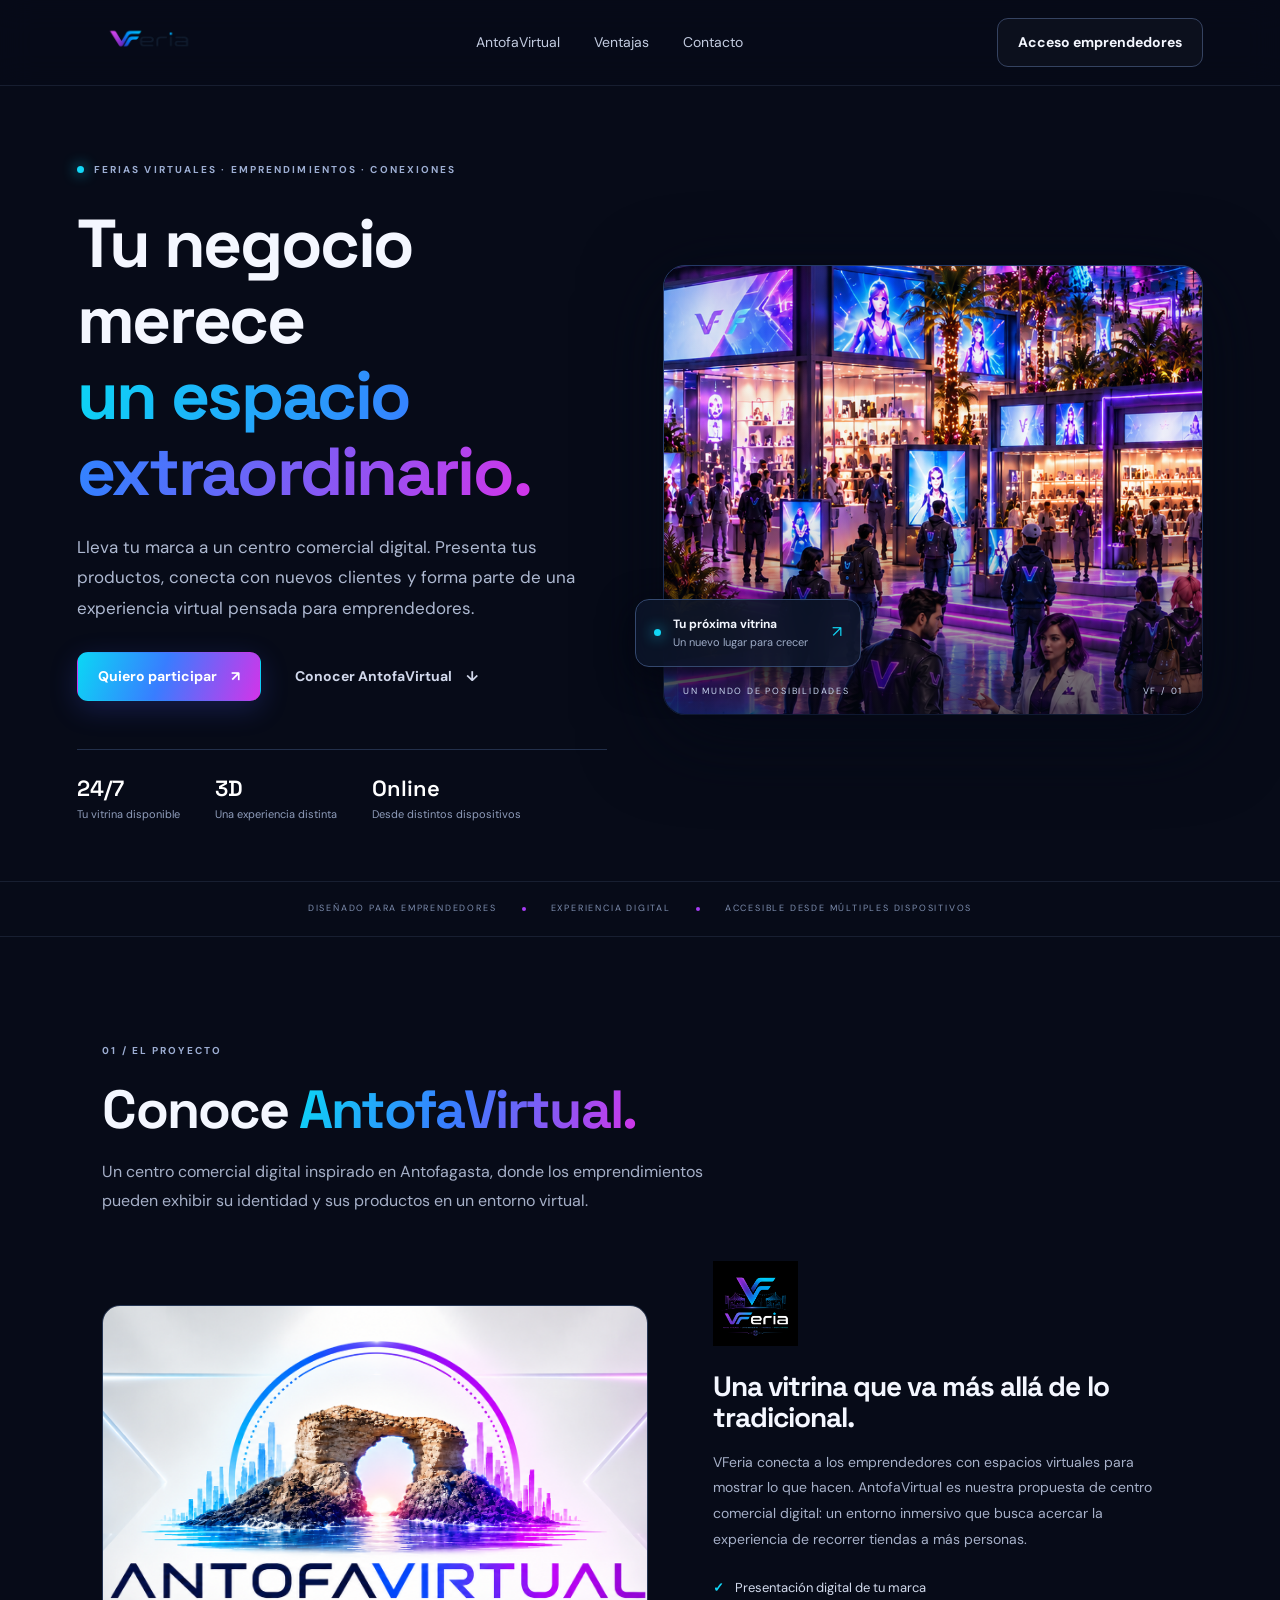
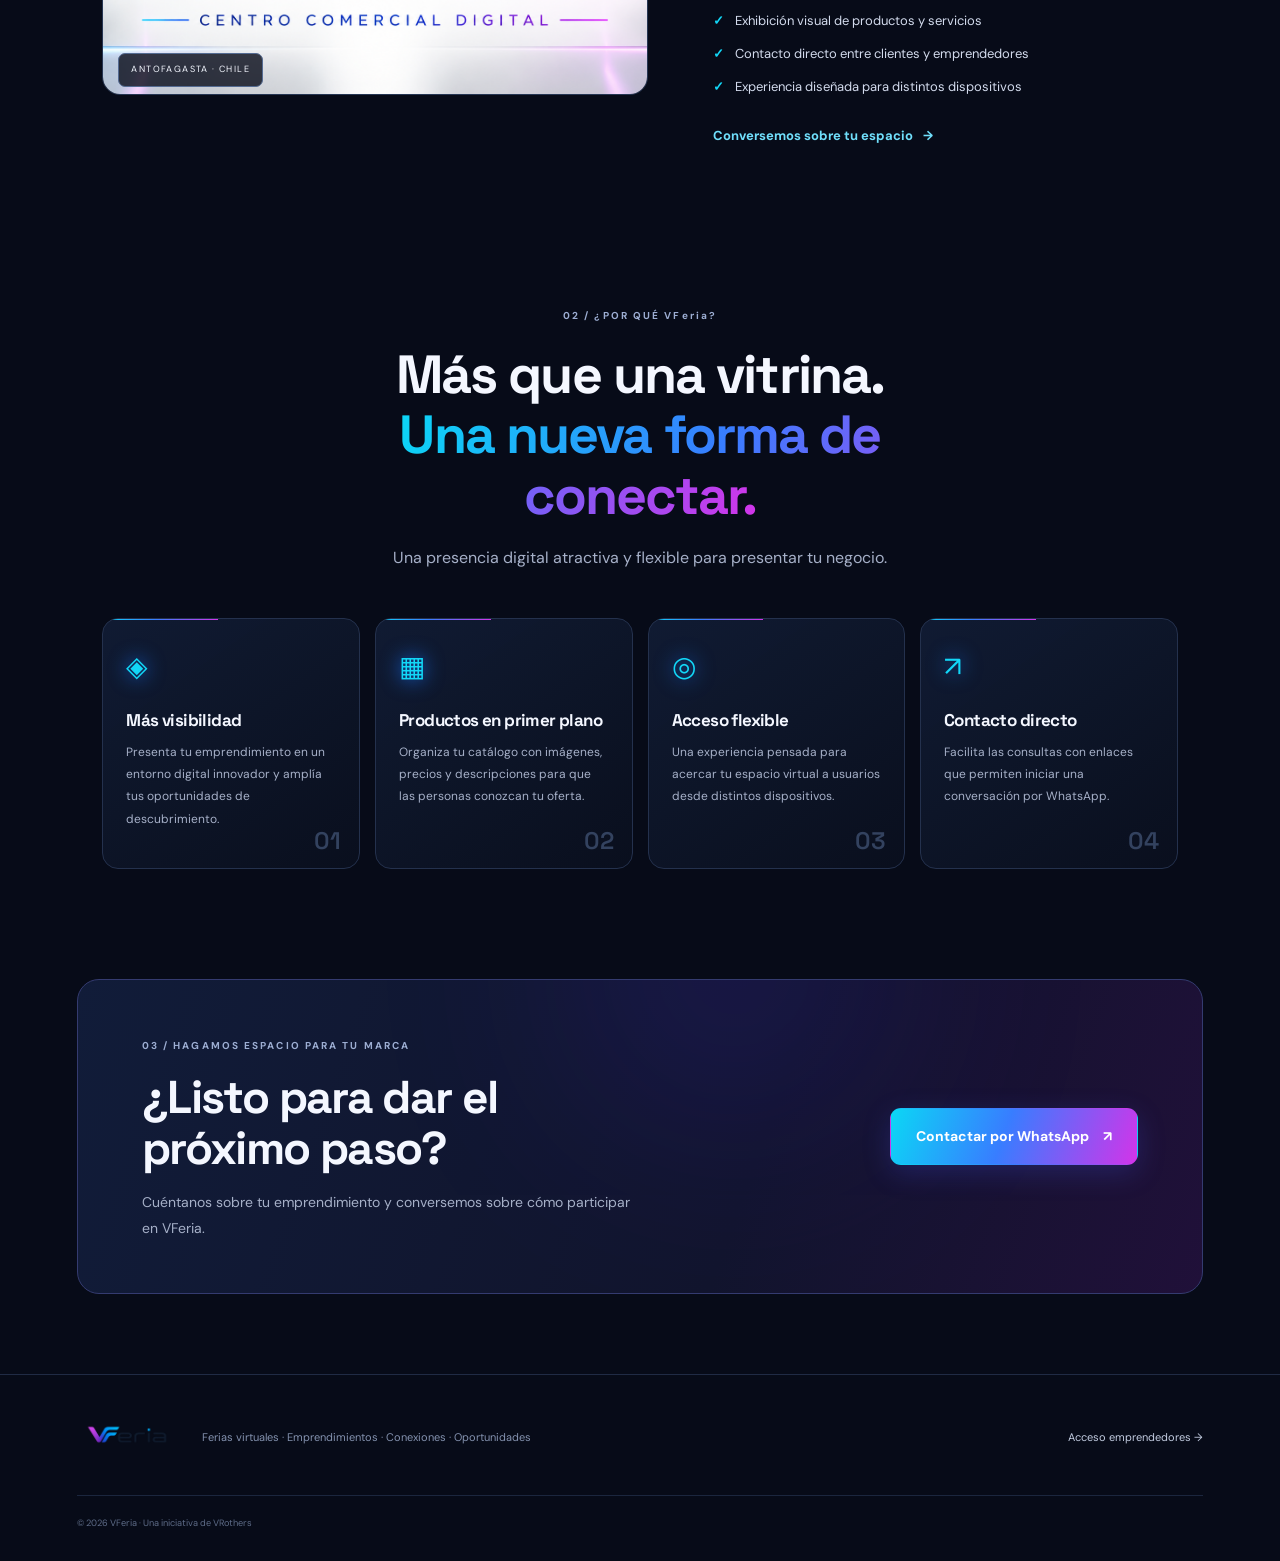
==== index.html @ 54af895f "0,1v web provisoria de VFeria" ====
<!doctype html>
<html lang="es">
<head>
<meta charset="utf-8"><meta name="viewport" content="width=device-width, initial-scale=1">
<meta name="description" content="VFeria: espacios comerciales virtuales para emprendedores. Descubre AntofaVirtual, un centro comercial digital accesible desde distintos dispositivos.">
<title>VFeria | Tu negocio en un nuevo espacio</title><link rel="stylesheet" href="styles.css">
</head>
<body>
<header class="topbar"><a class="brand" href="index.html"><img src="assets/VFeria-logo.png" alt="VFeria"></a><nav><a href="#antofavirtual">AntofaVirtual</a><a href="#ventajas">Ventajas</a><a href="#contacto">Contacto</a></nav><a class="btn btn-outline" href="login.html">Acceso emprendedores</a><button class="menu-toggle" aria-label="Abrir menú" onclick="document.querySelector('nav').classList.toggle('open')">☰</button></header>
<main>
<section class="hero">
 <div class="hero-copy"><span class="eyebrow"><span class="dot"></span> FERIAS VIRTUALES · EMPRENDIMIENTOS · CONEXIONES</span>
 <h1>Tu negocio merece<br><span class="gradient-text">un espacio extraordinario.</span></h1>
 <p class="lead">Lleva tu marca a un centro comercial digital. Presenta tus productos, conecta con nuevos clientes y forma parte de una experiencia virtual pensada para emprendedores.</p>
 <div class="hero-actions"><a class="btn btn-primary" href="#contacto">Quiero participar <span>↗</span></a><a class="btn btn-quiet" href="#antofavirtual">Conocer AntofaVirtual <span>↓</span></a></div>
 <div class="hero-stats"><div><strong>24/7</strong><span>Tu vitrina disponible</span></div><div><strong>3D</strong><span>Una experiencia distinta</span></div><div><strong>Online</strong><span>Desde distintos dispositivos</span></div></div>
 </div><div class="hero-visual"><img src="assets/Pendon-Night.png" alt="Vista nocturna de un centro comercial virtual"><div class="floating-card"><span class="pulse"></span><div><b>Tu próxima vitrina</b><small>Un nuevo lugar para crecer</small></div><span class="arrow">↗</span></div><div class="visual-caption">UN MUNDO DE POSIBILIDADES <span>VF / 01</span></div></div>
</section>
<section class="trust-strip"><span>DISEÑADO PARA EMPRENDEDORES</span><i></i><span>EXPERIENCIA DIGITAL</span><i></i><span>ACCESIBLE DESDE MÚLTIPLES DISPOSITIVOS</span></section>
<section class="section about" id="antofavirtual"><div class="section-heading"><span class="eyebrow">01 / EL PROYECTO</span><h2>Conoce <span class="gradient-text">AntofaVirtual.</span></h2><p>Un centro comercial digital inspirado en Antofagasta, donde los emprendimientos pueden exhibir su identidad y sus productos en un entorno virtual.</p></div><div class="about-grid"><div class="about-image"><img src="assets/Frontis.png" alt="Acceso a AntofaVirtual"><div class="image-tag">ANTOFAGASTA · CHILE</div></div><div class="about-content"><div class="mini-logo"><img src="assets/Letrero-AntofaVirtual.png" alt="AntofaVirtual, centro comercial digital"></div><h3>Una vitrina que va más allá de lo tradicional.</h3><p>VFeria conecta a los emprendedores con espacios virtuales para mostrar lo que hacen. AntofaVirtual es nuestra propuesta de centro comercial digital: un entorno inmersivo que busca acercar la experiencia de recorrer tiendas a más personas.</p><ul class="check-list"><li><span>✓</span> Presentación digital de tu marca</li><li><span>✓</span> Exhibición visual de productos y servicios</li><li><span>✓</span> Contacto directo entre clientes y emprendedores</li><li><span>✓</span> Experiencia diseñada para distintos dispositivos</li></ul><a class="text-link" href="#contacto">Conversemos sobre tu espacio <span>→</span></a></div></div></section>
<section class="section benefits" id="ventajas"><div class="section-heading center"><span class="eyebrow">02 / ¿POR QUÉ VFeria?</span><h2>Más que una vitrina.<br><span class="gradient-text">Una nueva forma de conectar.</span></h2><p>Una presencia digital atractiva y flexible para presentar tu negocio.</p></div><div class="benefit-grid"><article class="benefit-card"><div class="benefit-icon">◈</div><h3>Más visibilidad</h3><p>Presenta tu emprendimiento en un entorno digital innovador y amplía tus oportunidades de descubrimiento.</p><span class="card-number">01</span></article><article class="benefit-card"><div class="benefit-icon">▦</div><h3>Productos en primer plano</h3><p>Organiza tu catálogo con imágenes, precios y descripciones para que las personas conozcan tu oferta.</p><span class="card-number">02</span></article><article class="benefit-card"><div class="benefit-icon">◎</div><h3>Acceso flexible</h3><p>Una experiencia pensada para acercar tu espacio virtual a usuarios desde distintos dispositivos.</p><span class="card-number">03</span></article><article class="benefit-card"><div class="benefit-icon">↗</div><h3>Contacto directo</h3><p>Facilita las consultas con enlaces que permiten iniciar una conversación por WhatsApp.</p><span class="card-number">04</span></article></div></section>
<section class="cta-band" id="contacto"><div class="cta-glow"></div><div><span class="eyebrow">03 / HAGAMOS ESPACIO PARA TU MARCA</span><h2>¿Listo para dar el<br>próximo paso?</h2><p>Cuéntanos sobre tu emprendimiento y conversemos sobre cómo participar en VFeria.</p></div><a class="btn btn-primary btn-large" href="https://wa.me/56988181934?text=Hola%2C%20quiero%20conocer%20VFeria%20y%20AntofaVirtual." target="_blank" rel="noopener">Contactar por WhatsApp <span>↗</span></a></section>
</main>
<footer class="footer"><a class="brand footer-brand" href="index.html"><img src="assets/VFeria-logo.png" alt="VFeria"></a><span>Ferias virtuales · Emprendimientos · Conexiones · Oportunidades</span><a href="login.html">Acceso emprendedores →</a><small>© 2026 VFeria · Una iniciativa de VRothers</small></footer>
<script src="site.js"></script></body></html>
---- styles.css ----
@import url('https://fonts.googleapis.com/css2?family=DM+Sans:wght@400;500;600;700&family=Space+Grotesk:wght@400;500;600;700&display=swap');
:root{--bg:#070b18;--panel:#0d1427;--panel2:#101a31;--line:#23304b;--text:#f4f7ff;--muted:#a6b0c8;--cyan:#12d7f7;--blue:#347dff;--purple:#a63df5;--pink:#f044c5;--radius:20px;--gradient:linear-gradient(110deg,#0bd7f5 0%,#387dff 46%,#d334e9 100%)}*{box-sizing:border-box}html{scroll-behavior:smooth}body{margin:0;background:var(--bg);color:var(--text);font-family:'DM Sans',sans-serif;line-height:1.55}a{color:inherit;text-decoration:none}button,input,textarea,select{font:inherit}button,a{ -webkit-tap-highlight-color:transparent}.topbar,.dash-topbar{height:86px;display:flex;align-items:center;justify-content:space-between;padding:0 clamp(22px,6vw,90px);border-bottom:1px solid rgba(151,174,226,.12);background:rgba(7,11,24,.88);backdrop-filter:blur(16px);position:sticky;top:0;z-index:10}.brand img{width:145px;max-height:60px;object-fit:contain}.topbar nav{display:flex;gap:34px;color:#c2cbe0;font-size:14px}.topbar nav a:hover,.footer a:hover{color:var(--cyan)}.btn{display:inline-flex;align-items:center;justify-content:center;gap:14px;padding:13px 20px;border-radius:11px;font-weight:700;font-size:14px;cursor:pointer;border:1px solid transparent;transition:transform .2s,filter .2s;background:none;color:var(--text)}.btn:hover{transform:translateY(-2px);filter:brightness(1.1)}.btn-primary{background:var(--gradient);color:#fff;box-shadow:0 8px 28px rgba(71,91,255,.22)}.btn-outline{border-color:#354361;background:rgba(255,255,255,.025)}.btn-quiet{color:#d1d8eb}.btn-large{padding:17px 25px;white-space:nowrap}.btn-small{padding:9px 13px;font-size:12px}.btn-full{width:100%;margin-top:20px}.menu-toggle{display:none;color:white;background:none;border:0;font-size:24px}.hero{display:grid;grid-template-columns:1fr 1.02fr;gap:5%;align-items:center;max-width:1440px;margin:auto;padding:70px clamp(22px,6vw,90px) 58px;min-height:600px}.eyebrow{display:inline-flex;align-items:center;gap:10px;font-size:10px;letter-spacing:2.1px;color:#9daed3;font-weight:700}.dot,.pulse{width:7px;height:7px;border-radius:50%;background:var(--cyan);box-shadow:0 0 14px var(--cyan)}h1,h2,h3,p{margin-top:0}h1,h2,h3{font-family:'Space Grotesk',sans-serif;line-height:1.12;letter-spacing:-.035em}.hero h1{font-size:clamp(42px,5.3vw,74px);margin:25px 0 22px;max-width:700px}.gradient-text{background:var(--gradient);-webkit-background-clip:text;background-clip:text;color:transparent}.lead{font-size:17px;color:#aeb9d1;max-width:560px;line-height:1.8}.hero-actions{display:flex;gap:13px;align-items:center;margin-top:28px;flex-wrap:wrap}.hero-stats{display:flex;gap:35px;margin-top:48px;padding-top:24px;border-top:1px solid var(--line)}.hero-stats div{display:flex;flex-direction:column;gap:4px}.hero-stats strong{font:600 22px 'Space Grotesk';color:#fff}.hero-stats span{font-size:11px;color:#8f9dbb}.hero-visual{position:relative;min-width:0}.hero-visual>img{width:100%;height:450px;object-fit:cover;border-radius:22px;border:1px solid #263b69;box-shadow:0 20px 80px #050916;display:block}.hero-visual:after{content:"";position:absolute;inset:0;border-radius:22px;background:linear-gradient(0deg,rgba(4,8,21,.65),transparent 48%,rgba(20,35,70,.08));pointer-events:none}.floating-card{position:absolute;z-index:2;bottom:48px;left:-28px;background:rgba(12,20,40,.9);backdrop-filter:blur(14px);border:1px solid #34486e;border-radius:14px;padding:15px 18px;display:flex;align-items:center;gap:12px;box-shadow:0 10px 35px #030611}.floating-card div{display:flex;flex-direction:column}.floating-card b{font-size:12px}.floating-card small{font-size:11px;color:#9eacc7}.arrow{margin-left:12px;color:var(--cyan)}.visual-caption{position:absolute;z-index:2;bottom:16px;left:20px;right:20px;display:flex;justify-content:space-between;font-size:9px;letter-spacing:1.8px;color:#c7d4ef}.trust-strip{display:flex;justify-content:center;align-items:center;gap:25px;flex-wrap:wrap;padding:20px;border-block:1px solid rgba(151,174,226,.12);color:#7e8eaf;font-size:9px;letter-spacing:1.8px}.trust-strip i{width:4px;height:4px;border-radius:50%;background:var(--purple)}.section{padding:100px clamp(22px,8vw,120px);max-width:1500px;margin:auto}.section-heading{max-width:660px;margin-bottom:45px}.section-heading h2{font-size:clamp(34px,4.2vw,54px);margin:18px 0}.section-heading p{color:var(--muted);line-height:1.8}.about-grid{display:grid;grid-template-columns:1.08fr .92fr;gap:65px;align-items:center}.about-image{position:relative}.about-image img{width:100%;height:390px;object-fit:cover;border-radius:18px;border:1px solid #263653}.image-tag{position:absolute;bottom:16px;left:16px;padding:9px 12px;border:1px solid #546b92;background:rgba(7,11,24,.8);border-radius:7px;font-size:9px;letter-spacing:1.4px}.mini-logo{width:100%;height:85px;margin-bottom:25px;display:flex;align-items:center;overflow:hidden}.mini-logo img{width:100%;height:100%;object-fit:contain;object-position:left center}.about-content h3{font-size:28px;margin-bottom:16px}.about-content p,.benefit-card p,.cta-band p{color:var(--muted);font-size:14px;line-height:1.85}.check-list{list-style:none;padding:0;margin:25px 0;display:grid;gap:13px}.check-list li{font-size:13px;color:#d3dbed;display:flex;gap:11px;align-items:center}.check-list span{color:var(--cyan);font-weight:bold}.text-link{display:inline-flex;gap:10px;align-items:center;color:#70dffb;font-size:13px;font-weight:700}.benefits{padding-top:55px}.center{text-align:center;margin-inline:auto}.benefit-grid{display:grid;grid-template-columns:repeat(4,1fr);gap:15px}.benefit-card{position:relative;min-height:240px;padding:26px 23px;border:1px solid #24314d;border-radius:16px;background:linear-gradient(145deg,rgba(19,31,57,.8),rgba(10,15,30,.85));overflow:hidden}.benefit-card:before{content:"";position:absolute;top:0;left:0;width:45%;height:1px;background:var(--gradient)}.benefit-icon{font-size:28px;color:var(--cyan);margin-bottom:23px;text-shadow:0 0 20px #1675ff}.benefit-card h3{font-size:17px;margin-bottom:11px}.benefit-card p{font-size:12px}.card-number{position:absolute;right:18px;bottom:12px;color:#33425f;font:600 24px 'Space Grotesk'}.cta-band{position:relative;overflow:hidden;margin:10px clamp(22px,6vw,90px) 80px;padding:52px clamp(25px,5vw,70px);border:1px solid #343b70;border-radius:22px;background:linear-gradient(110deg,#111c39,#11142c 60%,#201039);display:flex;justify-content:space-between;align-items:center;gap:30px}.cta-glow{position:absolute;width:300px;height:300px;border-radius:50%;background:#542cff;filter:blur(120px);opacity:.18;left:45%;top:-160px}.cta-band>div:not(.cta-glow),.cta-band>a{position:relative;z-index:1}.cta-band h2{font-size:clamp(32px,4vw,46px);margin:15px 0}.cta-band p{max-width:500px;margin-bottom:0}.footer{border-top:1px solid #202b44;padding:30px clamp(22px,6vw,90px);display:flex;align-items:center;gap:25px;flex-wrap:wrap;color:#8492af;font-size:11px}.footer-brand img{width:100px}.footer>a:nth-of-type(2){margin-left:auto;color:#c3cde1}.footer small{width:100%;border-top:1px solid #1b263e;padding-top:20px;color:#5e6c88}.auth-page{min-height:100vh;background:#080c19}.back-home{position:absolute;top:24px;left:32px;z-index:5;font-size:12px;color:#c4cee2}.auth-layout{min-height:100vh;display:grid;grid-template-columns:1fr 1fr}.auth-art{position:relative;min-height:100vh;overflow:hidden}.auth-art>img{position:absolute;width:100%;height:100%;object-fit:cover}.auth-art-shade{position:absolute;inset:0;background:linear-gradient(0deg,rgba(4,8,20,.88),rgba(4,8,20,.1) 70%),linear-gradient(90deg,transparent 70%,#080c19)}.auth-art-copy{position:absolute;bottom:70px;left:clamp(30px,7vw,100px)}.auth-art-copy img{width:160px;max-height:80px;object-fit:contain;object-position:left}.auth-art-copy p{font:600 clamp(30px,4vw,48px) 'Space Grotesk';margin-top:25px}.auth-art-copy p span{color:#66dfff}.auth-panel{display:flex;align-items:center;justify-content:center;padding:90px 35px}.auth-form-wrap{width:100%;max-width:390px}.auth-mark{display:none}.auth-form-wrap h1{font-size:38px;margin:16px 0}.muted{color:var(--muted);font-size:13px;line-height:1.7}.auth-form-wrap form{margin-top:35px}.auth-form-wrap label,.dashboard-page label{display:block;font-size:12px;color:#c6d0e5;font-weight:600;margin:0 0 8px}.auth-form-wrap input,.dashboard-page input,.dashboard-page textarea,.dashboard-page select{width:100%;border:1px solid #2b3855;border-radius:9px;background:#0a1122;color:#f5f7ff;padding:13px 14px;outline:none;margin-bottom:20px;font-size:13px}.auth-form-wrap input:focus,.dashboard-page input:focus,.dashboard-page textarea:focus,.dashboard-page select:focus{border-color:#468cff;box-shadow:0 0 0 3px rgba(55,125,255,.12)}input::placeholder,textarea::placeholder{color:#62708d}.form-message{font-size:12px;color:#ffbd73;min-height:16px}.demo-note{border:1px solid #303957;background:#10182b;padding:14px;border-radius:10px;margin:25px 0}.demo-note b{font-size:12px;color:#b9c7e4}.demo-note p{font-size:11px;color:#8492af;margin:5px 0 0;line-height:1.7}.auth-form-wrap>.text-link{font-size:11px}.dashboard-page{background:#080d1b;min-height:100vh}.dash-topbar{position:relative;padding-inline:30px;height:72px}.dash-topbar .brand img{width:115px}.dash-top-right{display:flex;align-items:center;gap:18px}.status-pill{font-size:11px;color:#9dacc8}.status-pill i{display:inline-block;width:6px;height:6px;border-radius:50%;background:#42d9a3;margin-right:7px}.dashboard-shell{display:grid;grid-template-columns:245px minmax(0,1fr);max-width:1600px;margin:auto;min-height:calc(100vh - 72px)}.sidebar{padding:28px 16px;border-right:1px solid #202b43;display:flex;flex-direction:column;gap:8px}.side-user{display:flex;align-items:center;gap:11px;padding:5px 9px 25px;border-bottom:1px solid #202b43;margin-bottom:13px}.user-avatar{width:38px;height:38px;border-radius:12px;background:var(--gradient);display:grid;place-items:center;font-weight:700}.side-user div:last-child{display:flex;flex-direction:column}.side-user b{font-size:11px}.side-user small{font-size:9px;color:#8795b1;margin-top:4px}.side-link{display:flex;align-items:center;gap:12px;padding:12px 13px;border-radius:8px;color:#a1aec8;font-size:13px}.side-link.active,.side-link:hover{background:#152443;color:#fff}.side-link.active{box-shadow:inset 2px 0 var(--cyan)}.side-help{margin-top:auto;padding:16px;border:1px solid #293652;border-radius:12px;background:#10192c}.side-help b{font-size:12px}.side-help p{font-size:11px;color:#8998b4;line-height:1.7}.side-help a{font-size:11px;color:#6edfff}.dashboard-main{padding:34px clamp(18px,4vw,55px);max-width:1150px;width:100%;margin:0 auto}.dashboard-heading{display:flex;justify-content:space-between;align-items:center;gap:20px;margin-bottom:24px}.dashboard-heading h1{font-size:31px;margin:9px 0}.dashboard-heading p{margin-bottom:0}.prototype-alert{display:flex;gap:12px;align-items:flex-start;padding:13px 16px;background:#15203a;border:1px solid #2b4169;border-radius:10px;margin-bottom:24px;color:#a8b8d6}.prototype-alert>span{color:var(--cyan)}.prototype-alert p{font-size:11px;margin:0;line-height:1.7}.prototype-alert b{color:#dce8ff}.dash-card{border:1px solid #25324d;background:#0d1426;border-radius:15px;padding:25px;margin-bottom:20px;scroll-margin-top:25px}.card-heading{display:flex;align-items:center;gap:13px;margin-bottom:24px}.step-number{width:35px;height:35px;flex:none;border:1px solid #3c4b70;border-radius:10px;display:grid;place-items:center;color:#6be1ff;font:600 13px 'Space Grotesk'}.card-heading h2{font-size:19px;margin:0 0 5px}.card-heading p{font-size:11px;color:#8997b2;margin:0}.form-grid{display:grid;grid-template-columns:1fr 1fr;column-gap:18px}.form-grid input,.form-grid textarea,.form-grid select{margin-bottom:17px}.form-grid textarea{resize:vertical}.span-2{grid-column:span 2}.upload-zone{display:flex;align-items:center;gap:15px;padding:18px;border:1px dashed #3a4b70;background:#0a1120;border-radius:10px;min-height:95px}.upload-button{width:40px;height:40px;border-radius:10px;border:1px solid #3e5784;background:#152647;color:#7ce4ff;font-size:23px;cursor:pointer}.upload-zone b{font-size:12px}.upload-zone p{font-size:10px;color:#8594b1;margin:4px 0}.upload-zone .text-link{font-size:11px}.logo-preview{width:65px;height:65px;object-fit:contain;margin-left:auto;border-radius:8px;background:#fff}.product-heading{position:relative}.counter{margin-left:auto;color:#72dfff;font-size:11px;border:1px solid #2b4b71;padding:7px 10px;border-radius:8px}.products-list{display:grid;gap:15px}.product-editor{padding:18px;border:1px solid #263550;border-radius:12px;background:#0a1120}.product-editor-head{display:flex;align-items:center;gap:12px;margin-bottom:20px}.product-thumb{width:40px;height:40px;border-radius:9px;background:#172442;display:grid;place-items:center;font-size:20px;color:#6be2ff}.product-editor-head>div:nth-child(2){display:flex;flex-direction:column;gap:3px}.product-editor-head b{font-size:13px}.product-editor-head small{font-size:10px;color:#8594b0}.remove-product{margin-left:auto;border:1px solid #533047;background:#271827;color:#ff9bb9;width:31px;height:31px;border-radius:8px;font-size:20px;cursor:pointer}.image-preview-wrap{margin-top:-8px;margin-bottom:14px}.p-preview{max-width:160px;max-height:100px;object-fit:contain;border-radius:8px;border:1px solid #293853}.product-actions{border-top:1px solid #202b42;padding-top:14px;display:flex;justify-content:space-between;align-items:center;gap:12px}.whatsapp-preview{font-size:11px;font-weight:700;color:#5ce5a3}.product-hint,.helper-text{font-size:10px;color:#7e8ba6}.helper-text{line-height:1.8;margin:14px 0 0}.btn-add{width:100%;border:1px dashed #3c5075;color:#92b5e8;margin-top:15px}.save-row{display:flex;align-items:center;justify-content:space-between;gap:15px;padding:10px 2px 30px}.save-row span{font-size:11px;color:#8291ac}.dash-footer{border-top:1px solid #202b43;padding:20px 0;color:#5f6e89;font-size:10px}@media(max-width:1000px){.hero{grid-template-columns:1fr;gap:38px;padding-top:50px}.hero-copy{max-width:760px}.hero-visual>img{height:420px}.about-grid{gap:35px}.benefit-grid{grid-template-columns:repeat(2,1fr)}.topbar nav{gap:17px}.dashboard-shell{grid-template-columns:205px minmax(0,1fr)}.sidebar{padding-inline:10px}.dashboard-main{padding-inline:22px}}@media(max-width:700px){.topbar{height:70px;padding-inline:18px}.topbar nav{display:none;position:absolute;top:69px;left:0;right:0;padding:20px;background:#0b1223;border-bottom:1px solid var(--line);flex-direction:column}.topbar nav.open{display:flex}.topbar>.btn{display:none}.menu-toggle{display:block}.brand img{width:115px}.hero{padding:42px 20px 38px}.hero h1{font-size:43px}.lead{font-size:15px}.hero-stats{gap:17px;justify-content:space-between}.hero-stats strong{font-size:19px}.hero-stats span{font-size:9px}.hero-visual>img{height:310px}.floating-card{left:10px;bottom:45px}.trust-strip{gap:12px;font-size:8px}.section{padding:65px 20px}.section-heading h2{font-size:37px}.about-grid{grid-template-columns:1fr;gap:30px}.about-image img{height:280px}.mini-logo{height:60px}.benefit-grid{grid-template-columns:1fr}.benefit-card{min-height:190px}.cta-band{margin:0 18px 50px;padding:30px 24px;align-items:flex-start;flex-direction:column}.cta-band h2{font-size:36px}.footer{gap:15px;padding:25px 20px}.footer>span{width:100%;order:2}.footer>a:nth-of-type(2){margin-left:0}.footer small{order:3}.auth-layout{grid-template-columns:1fr}.auth-art{display:none}.auth-panel{padding:90px 24px 40px}.auth-mark{display:block;margin-bottom:35px}.auth-mark img{width:125px;max-height:60px;object-fit:contain}.back-home{left:22px;top:22px}.auth-form-wrap h1{font-size:34px}.dash-topbar{padding-inline:16px}.dash-topbar .brand img{width:95px}.status-pill{display:none}.dashboard-shell{display:block}.sidebar{border-right:0;border-bottom:1px solid #202b43;padding:10px 14px;flex-direction:row;align-items:center;overflow:auto}.side-user{display:none}.side-link{white-space:nowrap;font-size:11px;padding:10px}.side-help{display:none}.dashboard-main{padding:25px 14px}.dashboard-heading{align-items:flex-start;flex-direction:column}.dashboard-heading h1{font-size:27px}.dashboard-heading>.btn{width:100%}.dash-card{padding:18px 14px}.form-grid{grid-template-columns:1fr}.span-2{grid-column:span 1}.card-heading h2{font-size:17px}.card-heading p{font-size:10px}.product-heading{flex-wrap:wrap}.product-heading .counter{margin-left:auto}.product-editor{padding:14px 10px}.product-actions{align-items:flex-start;flex-direction:column}.save-row{align-items:stretch;flex-direction:column}.save-row .btn{width:100%}.save-row span{line-height:1.6}.upload-zone{flex-wrap:wrap}.logo-preview{margin-left:0}}.heading-actions{display:flex;align-items:center;gap:10px;flex-wrap:wrap}.logo-preview-wide{width:150px;height:75px;max-width:35%;object-fit:contain;background:#fff}.upload-copy{flex:1;min-width:180px}.product-upload-zone{display:flex;align-items:center;gap:14px;padding:14px;border:1px dashed #3a4b70;background:#080f1e;border-radius:10px;min-height:88px;margin-bottom:18px}.product-upload-zone>div{flex:1}.product-upload-zone b{font-size:12px}.product-upload-zone p{font-size:10px;color:#8594b1;margin:4px 0}.p-preview{width:86px;height:86px;object-fit:cover;border-radius:8px;border:1px solid #293853}.product-thumb img{width:100%;height:100%;object-fit:cover;border-radius:9px}.image-editor-overlay{position:fixed;inset:0;z-index:100;background:rgba(2,5,14,.82);backdrop-filter:blur(9px);display:flex;align-items:center;justify-content:center;padding:20px}.image-editor-overlay[hidden]{display:none}.image-editor-modal{width:min(700px,100%);max-height:94vh;overflow:auto;background:#0d1528;border:1px solid #36496e;border-radius:18px;padding:24px;box-shadow:0 30px 100px #000}.editor-header{display:flex;justify-content:space-between;gap:15px;align-items:flex-start}.editor-header h2{font-size:23px;margin:9px 0}.editor-header p{font-size:12px;color:#91a0bd;margin:0 0 18px}.editor-preview-frame{max-height:48vh;display:flex;justify-content:center;align-items:center;overflow:hidden;background:repeating-conic-gradient(#111a2c 0% 25%,#0c1425 0% 50%) 50%/20px 20px;border:1px solid #2b3b5c;border-radius:12px;padding:12px}.editor-preview-frame canvas{display:block;max-width:100%;max-height:42vh;width:auto;height:auto;object-fit:contain}.editor-controls{display:grid;grid-template-columns:1fr;gap:7px;margin-top:18px}.editor-controls label{font-size:11px;color:#b9c7e0;font-weight:600}.editor-controls select{width:100%;padding:11px;border-radius:8px;border:1px solid #2d3d5d;background:#091122;color:#fff}.editor-controls input[type=range]{width:100%;accent-color:#6d83ff;margin-bottom:8px}.editor-actions{display:flex;justify-content:flex-end;gap:10px;margin-top:14px}.editor-open{overflow:hidden}.store-page{min-height:100vh;background:radial-gradient(ellipse at 70% 0%,rgba(42,74,154,.17),transparent 38%),#080d1b}.store-topbar{position:relative}.storefront{max-width:1250px;margin:0 auto;padding:35px clamp(18px,5vw,65px) 80px;min-height:65vh}.store-hero{display:flex;align-items:center;gap:28px;padding:30px;border:1px solid #283756;border-radius:18px;background:linear-gradient(120deg,#111e3a,#0e1428);margin-bottom:36px}.store-logo{width:min(250px,32%);aspect-ratio:2/1;object-fit:contain;background:#fff;border-radius:10px;padding:8px}.store-hero h1{font-size:clamp(30px,4vw,48px);margin:12px 0}.store-hero p{max-width:650px;color:#a7b5cf;font-size:14px;line-height:1.8}.store-meta{color:#6fe2ff;font-size:11px;letter-spacing:1px}.store-section-head{display:flex;justify-content:space-between;align-items:end;margin-bottom:20px}.store-section-head h2{font-size:30px;margin:10px 0 0}.store-grid{display:grid;grid-template-columns:repeat(3,minmax(0,1fr));gap:18px}.store-product{overflow:hidden;border:1px solid #283653;border-radius:15px;background:#0e1629;display:flex;flex-direction:column}.store-product-image,.store-product-placeholder{width:100%;aspect-ratio:1/1;object-fit:cover;background:#111d34}.store-product-placeholder{display:grid;place-items:center;color:#7788a8;font-size:12px}.store-product-body{padding:18px;display:flex;flex-direction:column;align-items:flex-start;flex:1}.store-product-body h3{font-size:18px;margin:0 0 9px}.store-product-body strong{color:#70e3ff;font-size:17px}.store-product-body p{color:#9eacc5;font-size:12px;line-height:1.75;margin:12px 0 18px}.store-buy{margin-top:auto;width:100%;font-size:12px}.store-no-link{font-size:10px;color:#f0bb78;margin-top:auto}.empty-store{max-width:550px;margin:70px auto;text-align:center;padding:45px 25px;border:1px solid #2a3856;border-radius:18px;background:#0e1629}.empty-store-icon{font-size:42px;color:#6ce3ff}.empty-store h2{font-size:27px;margin:15px 0}.empty-store p{font-size:13px;color:#9eacc6;line-height:1.8;margin-bottom:22px}@media(max-width:800px){.store-grid{grid-template-columns:repeat(2,minmax(0,1fr))}.heading-actions{width:100%}.heading-actions .btn{flex:1}.store-hero{align-items:flex-start;flex-direction:column}.store-logo{width:min(280px,100%)}.editor-preview-frame canvas{max-height:35vh}}@media(max-width:520px){.store-grid{grid-template-columns:1fr}.storefront{padding-inline:14px}.store-hero{padding:20px}.editor-actions{flex-direction:column-reverse}.editor-actions .btn{width:100%}.image-editor-modal{padding:16px}.product-upload-zone{flex-wrap:wrap}.p-preview{margin-left:0}}
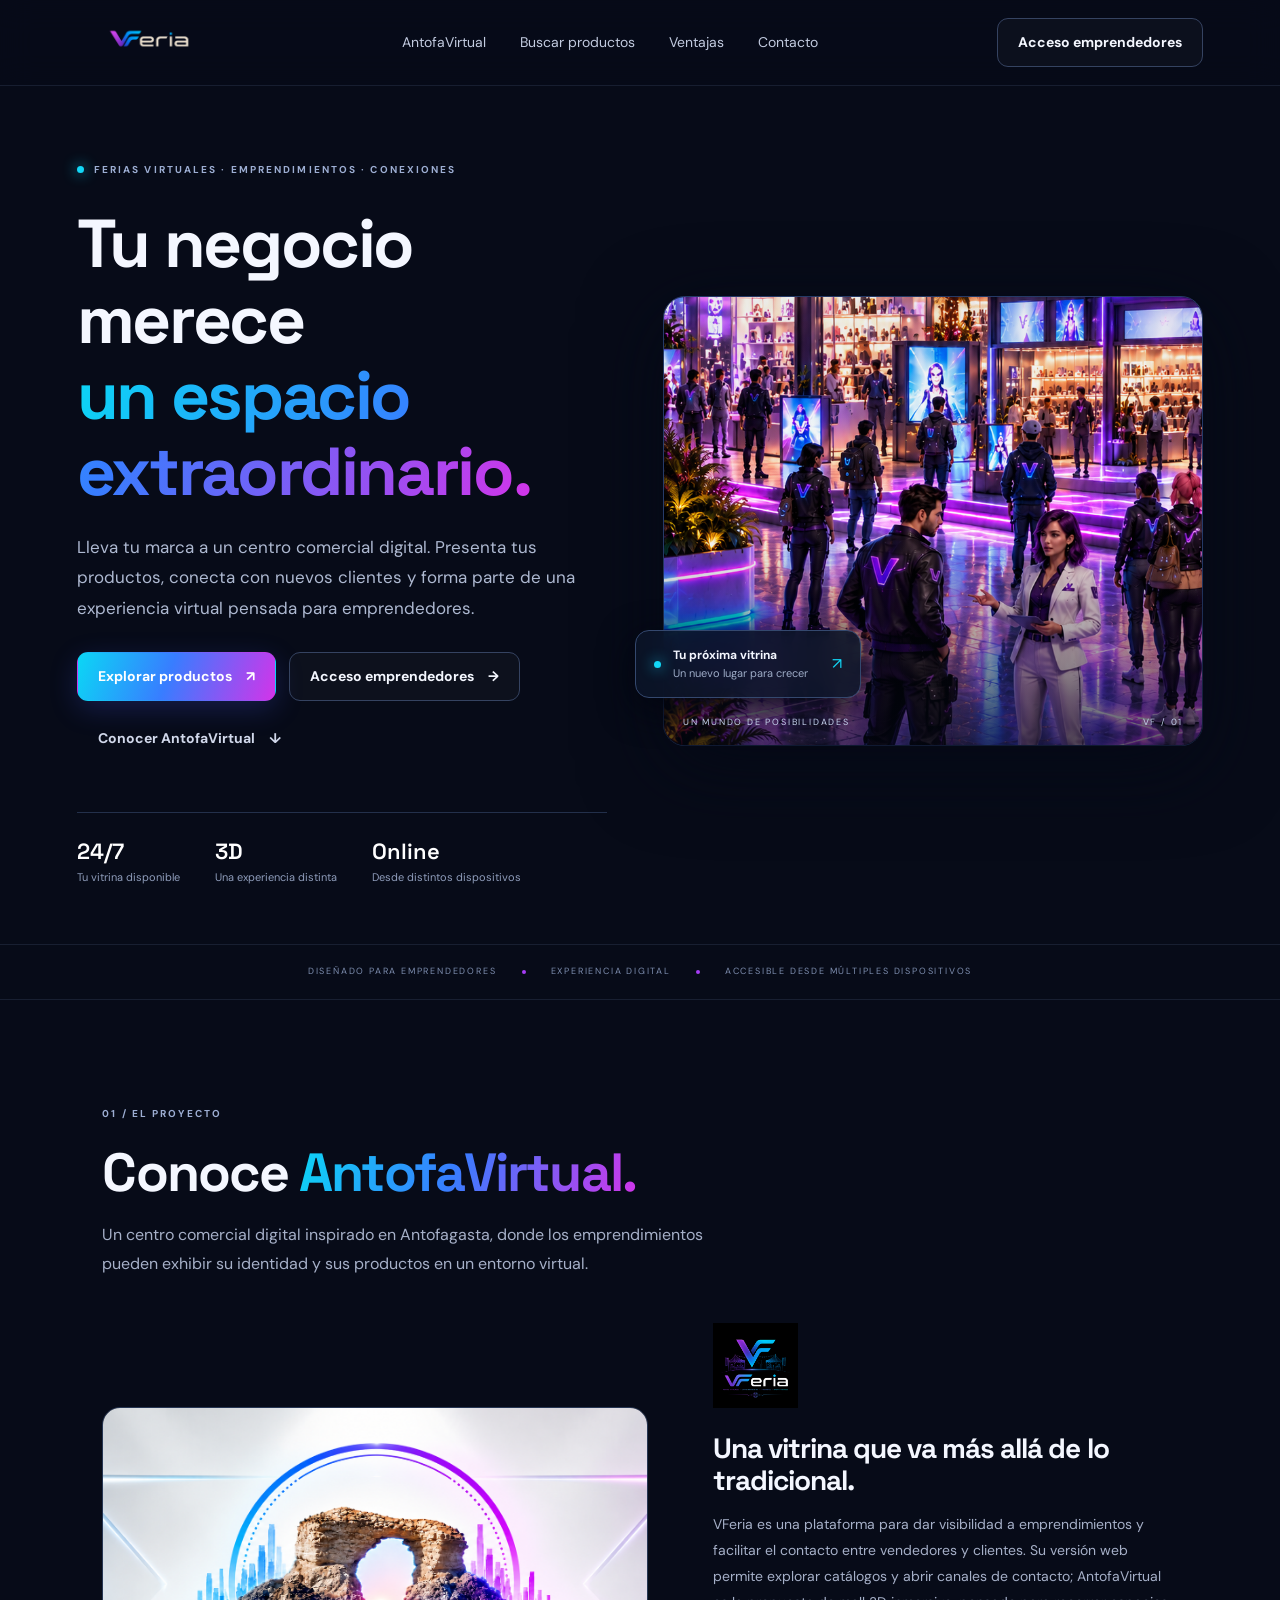
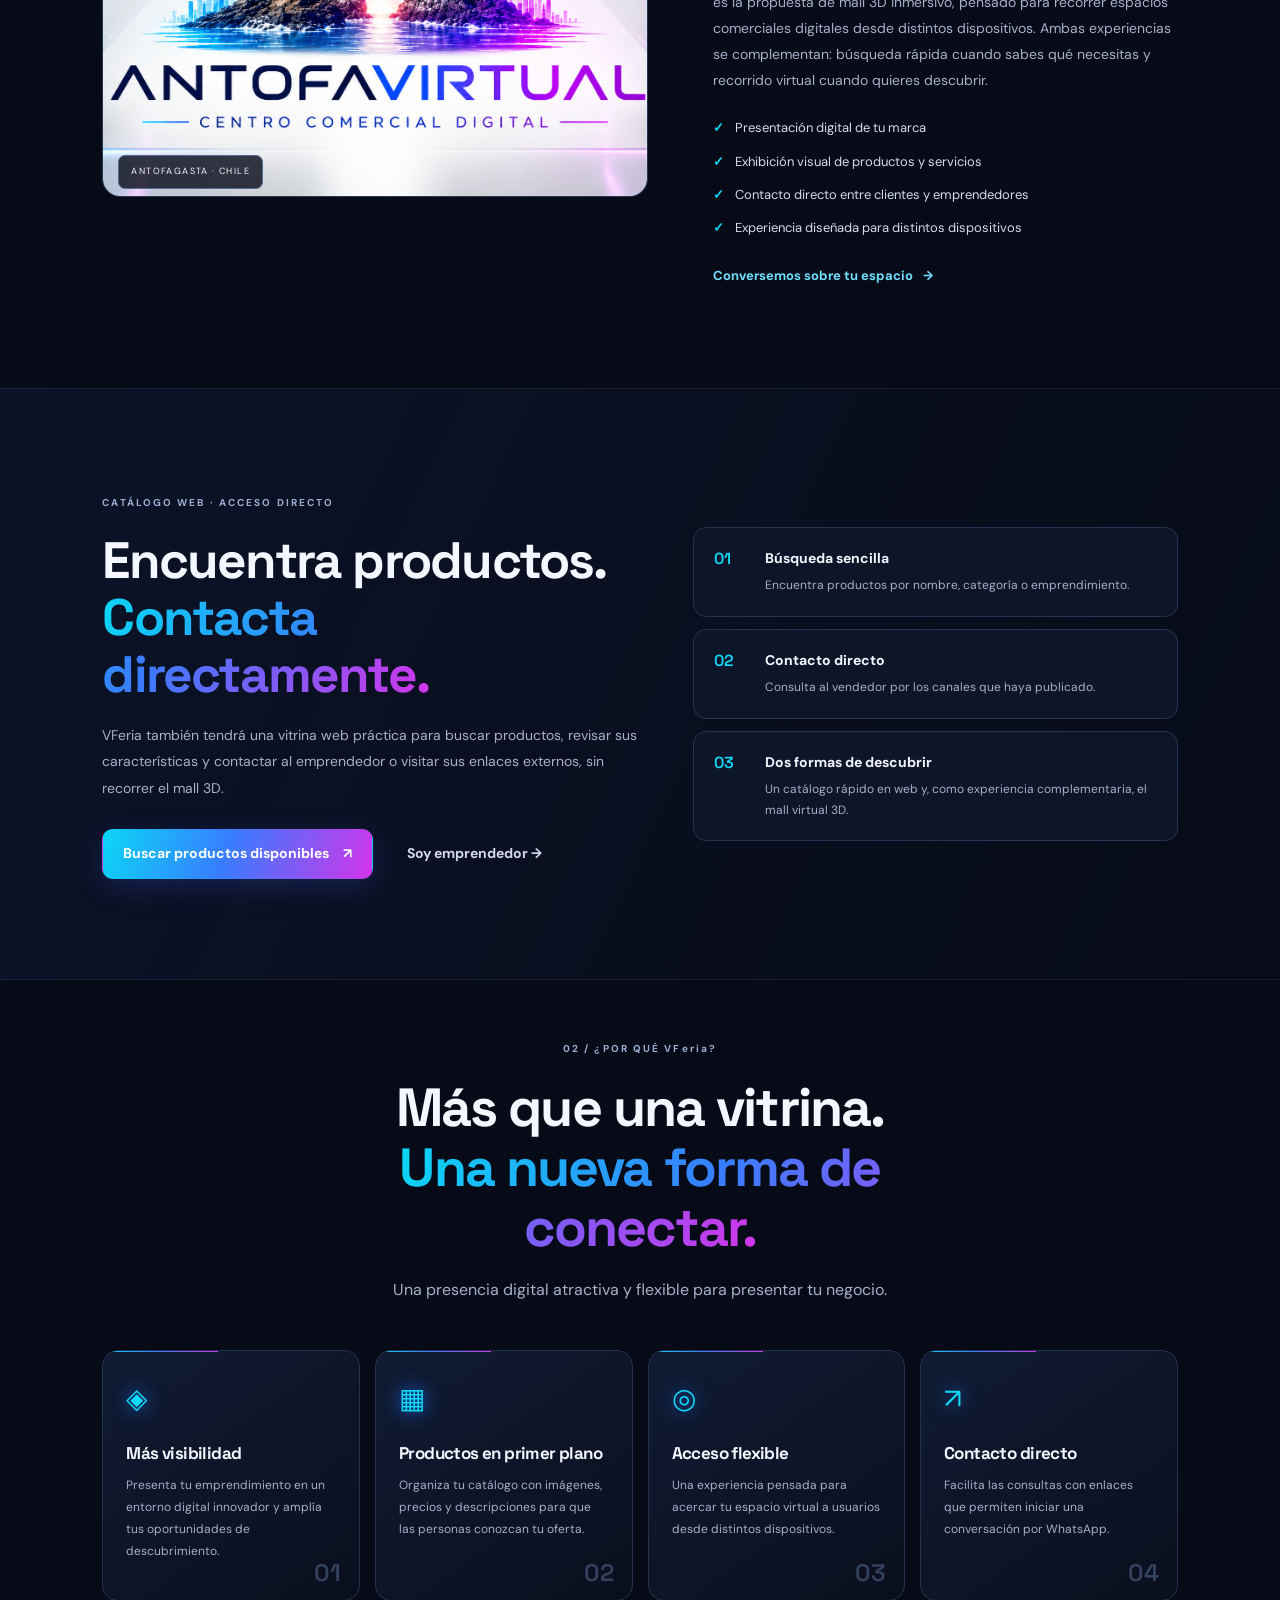
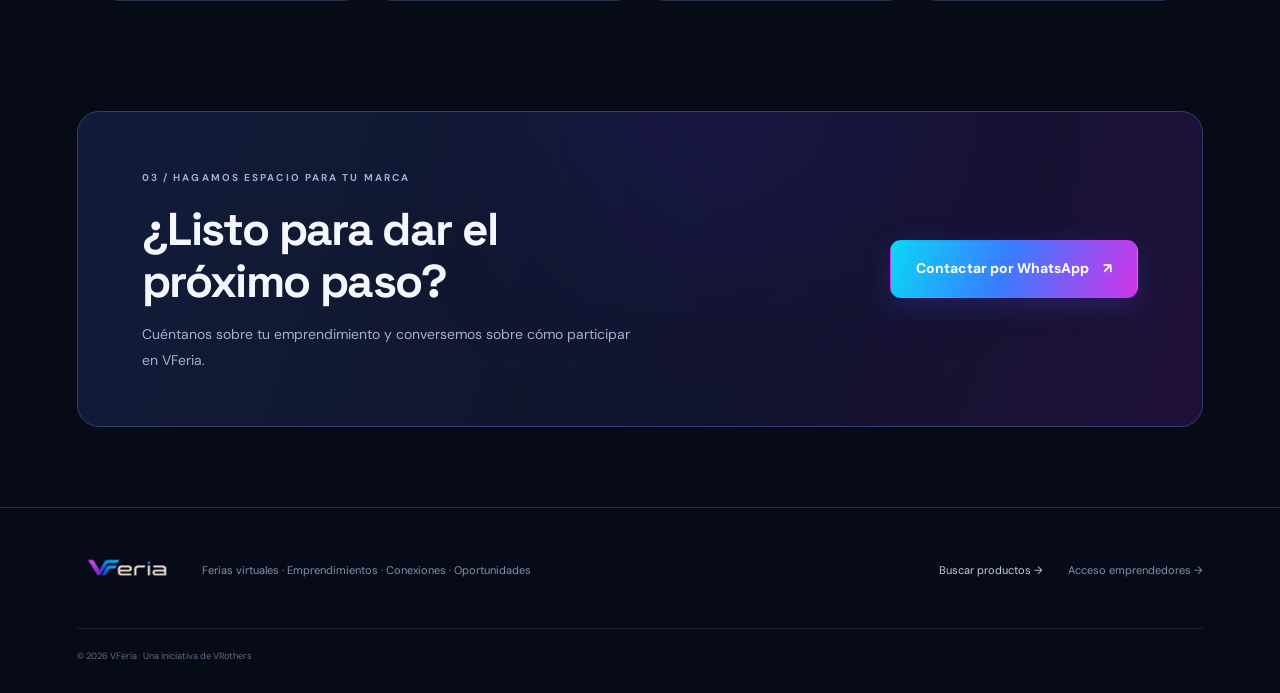
==== commit fa5c7dc3: "0.4v" ====
--- a/index.html
+++ b/index.html
@@ -6,20 +6,21 @@
 <title>VFeria | Tu negocio en un nuevo espacio</title><link rel="stylesheet" href="styles.css">
 </head>
 <body>
-<header class="topbar"><a class="brand" href="index.html"><img src="assets/VFeria-logo.png" alt="VFeria"></a><nav><a href="#antofavirtual">AntofaVirtual</a><a href="#ventajas">Ventajas</a><a href="#contacto">Contacto</a></nav><a class="btn btn-outline" href="login.html">Acceso emprendedores</a><button class="menu-toggle" aria-label="Abrir menú" onclick="document.querySelector('nav').classList.toggle('open')">☰</button></header>
+<header class="topbar"><a class="brand" href="index.html"><img src="assets/VFeria-logo.png" alt="VFeria"></a><nav><a href="#antofavirtual">AntofaVirtual</a><a href="productos.html">Buscar productos</a><a href="#ventajas">Ventajas</a><a href="#contacto">Contacto</a><a class="mobile-login-link" href="login.html">Acceso emprendedores →</a></nav><a class="btn btn-outline desktop-login" href="login.html">Acceso emprendedores</a><button class="menu-toggle" aria-label="Abrir menú" onclick="document.querySelector('nav').classList.toggle('open')">☰</button></header>
 <main>
 <section class="hero">
  <div class="hero-copy"><span class="eyebrow"><span class="dot"></span> FERIAS VIRTUALES · EMPRENDIMIENTOS · CONEXIONES</span>
  <h1>Tu negocio merece<br><span class="gradient-text">un espacio extraordinario.</span></h1>
  <p class="lead">Lleva tu marca a un centro comercial digital. Presenta tus productos, conecta con nuevos clientes y forma parte de una experiencia virtual pensada para emprendedores.</p>
- <div class="hero-actions"><a class="btn btn-primary" href="#contacto">Quiero participar <span>↗</span></a><a class="btn btn-quiet" href="#antofavirtual">Conocer AntofaVirtual <span>↓</span></a></div>
+ <div class="hero-actions"><a class="btn btn-primary" href="productos.html">Explorar productos <span>↗</span></a><a class="btn btn-outline" href="login.html">Acceso emprendedores <span>→</span></a><a class="btn btn-quiet" href="#antofavirtual">Conocer AntofaVirtual <span>↓</span></a></div>
  <div class="hero-stats"><div><strong>24/7</strong><span>Tu vitrina disponible</span></div><div><strong>3D</strong><span>Una experiencia distinta</span></div><div><strong>Online</strong><span>Desde distintos dispositivos</span></div></div>
  </div><div class="hero-visual"><img src="assets/Pendon-Night.png" alt="Vista nocturna de un centro comercial virtual"><div class="floating-card"><span class="pulse"></span><div><b>Tu próxima vitrina</b><small>Un nuevo lugar para crecer</small></div><span class="arrow">↗</span></div><div class="visual-caption">UN MUNDO DE POSIBILIDADES <span>VF / 01</span></div></div>
 </section>
 <section class="trust-strip"><span>DISEÑADO PARA EMPRENDEDORES</span><i></i><span>EXPERIENCIA DIGITAL</span><i></i><span>ACCESIBLE DESDE MÚLTIPLES DISPOSITIVOS</span></section>
-<section class="section about" id="antofavirtual"><div class="section-heading"><span class="eyebrow">01 / EL PROYECTO</span><h2>Conoce <span class="gradient-text">AntofaVirtual.</span></h2><p>Un centro comercial digital inspirado en Antofagasta, donde los emprendimientos pueden exhibir su identidad y sus productos en un entorno virtual.</p></div><div class="about-grid"><div class="about-image"><img src="assets/Frontis.png" alt="Acceso a AntofaVirtual"><div class="image-tag">ANTOFAGASTA · CHILE</div></div><div class="about-content"><div class="mini-logo"><img src="assets/Letrero-AntofaVirtual.png" alt="AntofaVirtual, centro comercial digital"></div><h3>Una vitrina que va más allá de lo tradicional.</h3><p>VFeria conecta a los emprendedores con espacios virtuales para mostrar lo que hacen. AntofaVirtual es nuestra propuesta de centro comercial digital: un entorno inmersivo que busca acercar la experiencia de recorrer tiendas a más personas.</p><ul class="check-list"><li><span>✓</span> Presentación digital de tu marca</li><li><span>✓</span> Exhibición visual de productos y servicios</li><li><span>✓</span> Contacto directo entre clientes y emprendedores</li><li><span>✓</span> Experiencia diseñada para distintos dispositivos</li></ul><a class="text-link" href="#contacto">Conversemos sobre tu espacio <span>→</span></a></div></div></section>
+<section class="section about" id="antofavirtual"><div class="section-heading"><span class="eyebrow">01 / EL PROYECTO</span><h2>Conoce <span class="gradient-text">AntofaVirtual.</span></h2><p>Un centro comercial digital inspirado en Antofagasta, donde los emprendimientos pueden exhibir su identidad y sus productos en un entorno virtual.</p></div><div class="about-grid"><div class="about-image"><img src="assets/Frontis.png" alt="Acceso a AntofaVirtual"><div class="image-tag">ANTOFAGASTA · CHILE</div></div><div class="about-content"><div class="mini-logo"><img src="assets/Letrero-AntofaVirtual.png" alt="AntofaVirtual, centro comercial digital"></div><h3>Una vitrina que va más allá de lo tradicional.</h3><p>VFeria es una plataforma para dar visibilidad a emprendimientos y facilitar el contacto entre vendedores y clientes. Su versión web permite explorar catálogos y abrir canales de contacto; AntofaVirtual es la propuesta de mall 3D inmersivo, pensado para recorrer espacios comerciales digitales desde distintos dispositivos. Ambas experiencias se complementan: búsqueda rápida cuando sabes qué necesitas y recorrido virtual cuando quieres descubrir.</p><ul class="check-list"><li><span>✓</span> Presentación digital de tu marca</li><li><span>✓</span> Exhibición visual de productos y servicios</li><li><span>✓</span> Contacto directo entre clientes y emprendedores</li><li><span>✓</span> Experiencia diseñada para distintos dispositivos</li></ul><a class="text-link" href="#contacto">Conversemos sobre tu espacio <span>→</span></a></div></div></section>
+<section class="section quick-catalog" id="catalogo-web"><div class="quick-catalog-copy"><span class="eyebrow">CATÁLOGO WEB · ACCESO DIRECTO</span><h2>Encuentra productos.<br><span class="gradient-text">Contacta directamente.</span></h2><p>VFeria también tendrá una vitrina web práctica para buscar productos, revisar sus características y contactar al emprendedor o visitar sus enlaces externos, sin recorrer el mall 3D.</p><div class="hero-actions"><a class="btn btn-primary" href="productos.html">Buscar productos disponibles <span>↗</span></a><a class="btn btn-quiet" href="login.html">Soy emprendedor →</a></div></div><div class="quick-catalog-points"><div><span>01</span><b>Búsqueda sencilla</b><p>Encuentra productos por nombre, categoría o emprendimiento.</p></div><div><span>02</span><b>Contacto directo</b><p>Consulta al vendedor por los canales que haya publicado.</p></div><div><span>03</span><b>Dos formas de descubrir</b><p>Un catálogo rápido en web y, como experiencia complementaria, el mall virtual 3D.</p></div></div></section>
 <section class="section benefits" id="ventajas"><div class="section-heading center"><span class="eyebrow">02 / ¿POR QUÉ VFeria?</span><h2>Más que una vitrina.<br><span class="gradient-text">Una nueva forma de conectar.</span></h2><p>Una presencia digital atractiva y flexible para presentar tu negocio.</p></div><div class="benefit-grid"><article class="benefit-card"><div class="benefit-icon">◈</div><h3>Más visibilidad</h3><p>Presenta tu emprendimiento en un entorno digital innovador y amplía tus oportunidades de descubrimiento.</p><span class="card-number">01</span></article><article class="benefit-card"><div class="benefit-icon">▦</div><h3>Productos en primer plano</h3><p>Organiza tu catálogo con imágenes, precios y descripciones para que las personas conozcan tu oferta.</p><span class="card-number">02</span></article><article class="benefit-card"><div class="benefit-icon">◎</div><h3>Acceso flexible</h3><p>Una experiencia pensada para acercar tu espacio virtual a usuarios desde distintos dispositivos.</p><span class="card-number">03</span></article><article class="benefit-card"><div class="benefit-icon">↗</div><h3>Contacto directo</h3><p>Facilita las consultas con enlaces que permiten iniciar una conversación por WhatsApp.</p><span class="card-number">04</span></article></div></section>
 <section class="cta-band" id="contacto"><div class="cta-glow"></div><div><span class="eyebrow">03 / HAGAMOS ESPACIO PARA TU MARCA</span><h2>¿Listo para dar el<br>próximo paso?</h2><p>Cuéntanos sobre tu emprendimiento y conversemos sobre cómo participar en VFeria.</p></div><a class="btn btn-primary btn-large" href="https://wa.me/56988181934?text=Hola%2C%20quiero%20conocer%20VFeria%20y%20AntofaVirtual." target="_blank" rel="noopener">Contactar por WhatsApp <span>↗</span></a></section>
 </main>
-<footer class="footer"><a class="brand footer-brand" href="index.html"><img src="assets/VFeria-logo.png" alt="VFeria"></a><span>Ferias virtuales · Emprendimientos · Conexiones · Oportunidades</span><a href="login.html">Acceso emprendedores →</a><small>© 2026 VFeria · Una iniciativa de VRothers</small></footer>
+<footer class="footer"><a class="brand footer-brand" href="index.html"><img src="assets/VFeria-logo.png" alt="VFeria"></a><span>Ferias virtuales · Emprendimientos · Conexiones · Oportunidades</span><a href="productos.html">Buscar productos →</a><a href="login.html">Acceso emprendedores →</a><small>© 2026 VFeria · Una iniciativa de VRothers</small></footer>
 <script src="site.js"></script></body></html>
--- a/styles.css
+++ b/styles.css
@@ -1,2 +1,5 @@
 @import url('https://fonts.googleapis.com/css2?family=DM+Sans:wght@400;500;600;700&family=Space+Grotesk:wght@400;500;600;700&display=swap');
 :root{--bg:#070b18;--panel:#0d1427;--panel2:#101a31;--line:#23304b;--text:#f4f7ff;--muted:#a6b0c8;--cyan:#12d7f7;--blue:#347dff;--purple:#a63df5;--pink:#f044c5;--radius:20px;--gradient:linear-gradient(110deg,#0bd7f5 0%,#387dff 46%,#d334e9 100%)}*{box-sizing:border-box}html{scroll-behavior:smooth}body{margin:0;background:var(--bg);color:var(--text);font-family:'DM Sans',sans-serif;line-height:1.55}a{color:inherit;text-decoration:none}button,input,textarea,select{font:inherit}button,a{ -webkit-tap-highlight-color:transparent}.topbar,.dash-topbar{height:86px;display:flex;align-items:center;justify-content:space-between;padding:0 clamp(22px,6vw,90px);border-bottom:1px solid rgba(151,174,226,.12);background:rgba(7,11,24,.88);backdrop-filter:blur(16px);position:sticky;top:0;z-index:10}.brand img{width:145px;max-height:60px;object-fit:contain}.topbar nav{display:flex;gap:34px;color:#c2cbe0;font-size:14px}.topbar nav a:hover,.footer a:hover{color:var(--cyan)}.btn{display:inline-flex;align-items:center;justify-content:center;gap:14px;padding:13px 20px;border-radius:11px;font-weight:700;font-size:14px;cursor:pointer;border:1px solid transparent;transition:transform .2s,filter .2s;background:none;color:var(--text)}.btn:hover{transform:translateY(-2px);filter:brightness(1.1)}.btn-primary{background:var(--gradient);color:#fff;box-shadow:0 8px 28px rgba(71,91,255,.22)}.btn-outline{border-color:#354361;background:rgba(255,255,255,.025)}.btn-quiet{color:#d1d8eb}.btn-large{padding:17px 25px;white-space:nowrap}.btn-small{padding:9px 13px;font-size:12px}.btn-full{width:100%;margin-top:20px}.menu-toggle{display:none;color:white;background:none;border:0;font-size:24px}.hero{display:grid;grid-template-columns:1fr 1.02fr;gap:5%;align-items:center;max-width:1440px;margin:auto;padding:70px clamp(22px,6vw,90px) 58px;min-height:600px}.eyebrow{display:inline-flex;align-items:center;gap:10px;font-size:10px;letter-spacing:2.1px;color:#9daed3;font-weight:700}.dot,.pulse{width:7px;height:7px;border-radius:50%;background:var(--cyan);box-shadow:0 0 14px var(--cyan)}h1,h2,h3,p{margin-top:0}h1,h2,h3{font-family:'Space Grotesk',sans-serif;line-height:1.12;letter-spacing:-.035em}.hero h1{font-size:clamp(42px,5.3vw,74px);margin:25px 0 22px;max-width:700px}.gradient-text{background:var(--gradient);-webkit-background-clip:text;background-clip:text;color:transparent}.lead{font-size:17px;color:#aeb9d1;max-width:560px;line-height:1.8}.hero-actions{display:flex;gap:13px;align-items:center;margin-top:28px;flex-wrap:wrap}.hero-stats{display:flex;gap:35px;margin-top:48px;padding-top:24px;border-top:1px solid var(--line)}.hero-stats div{display:flex;flex-direction:column;gap:4px}.hero-stats strong{font:600 22px 'Space Grotesk';color:#fff}.hero-stats span{font-size:11px;color:#8f9dbb}.hero-visual{position:relative;min-width:0}.hero-visual>img{width:100%;height:450px;object-fit:cover;border-radius:22px;border:1px solid #263b69;box-shadow:0 20px 80px #050916;display:block}.hero-visual:after{content:"";position:absolute;inset:0;border-radius:22px;background:linear-gradient(0deg,rgba(4,8,21,.65),transparent 48%,rgba(20,35,70,.08));pointer-events:none}.floating-card{position:absolute;z-index:2;bottom:48px;left:-28px;background:rgba(12,20,40,.9);backdrop-filter:blur(14px);border:1px solid #34486e;border-radius:14px;padding:15px 18px;display:flex;align-items:center;gap:12px;box-shadow:0 10px 35px #030611}.floating-card div{display:flex;flex-direction:column}.floating-card b{font-size:12px}.floating-card small{font-size:11px;color:#9eacc7}.arrow{margin-left:12px;color:var(--cyan)}.visual-caption{position:absolute;z-index:2;bottom:16px;left:20px;right:20px;display:flex;justify-content:space-between;font-size:9px;letter-spacing:1.8px;color:#c7d4ef}.trust-strip{display:flex;justify-content:center;align-items:center;gap:25px;flex-wrap:wrap;padding:20px;border-block:1px solid rgba(151,174,226,.12);color:#7e8eaf;font-size:9px;letter-spacing:1.8px}.trust-strip i{width:4px;height:4px;border-radius:50%;background:var(--purple)}.section{padding:100px clamp(22px,8vw,120px);max-width:1500px;margin:auto}.section-heading{max-width:660px;margin-bottom:45px}.section-heading h2{font-size:clamp(34px,4.2vw,54px);margin:18px 0}.section-heading p{color:var(--muted);line-height:1.8}.about-grid{display:grid;grid-template-columns:1.08fr .92fr;gap:65px;align-items:center}.about-image{position:relative}.about-image img{width:100%;height:390px;object-fit:cover;border-radius:18px;border:1px solid #263653}.image-tag{position:absolute;bottom:16px;left:16px;padding:9px 12px;border:1px solid #546b92;background:rgba(7,11,24,.8);border-radius:7px;font-size:9px;letter-spacing:1.4px}.mini-logo{width:100%;height:85px;margin-bottom:25px;display:flex;align-items:center;overflow:hidden}.mini-logo img{width:100%;height:100%;object-fit:contain;object-position:left center}.about-content h3{font-size:28px;margin-bottom:16px}.about-content p,.benefit-card p,.cta-band p{color:var(--muted);font-size:14px;line-height:1.85}.check-list{list-style:none;padding:0;margin:25px 0;display:grid;gap:13px}.check-list li{font-size:13px;color:#d3dbed;display:flex;gap:11px;align-items:center}.check-list span{color:var(--cyan);font-weight:bold}.text-link{display:inline-flex;gap:10px;align-items:center;color:#70dffb;font-size:13px;font-weight:700}.benefits{padding-top:55px}.center{text-align:center;margin-inline:auto}.benefit-grid{display:grid;grid-template-columns:repeat(4,1fr);gap:15px}.benefit-card{position:relative;min-height:240px;padding:26px 23px;border:1px solid #24314d;border-radius:16px;background:linear-gradient(145deg,rgba(19,31,57,.8),rgba(10,15,30,.85));overflow:hidden}.benefit-card:before{content:"";position:absolute;top:0;left:0;width:45%;height:1px;background:var(--gradient)}.benefit-icon{font-size:28px;color:var(--cyan);margin-bottom:23px;text-shadow:0 0 20px #1675ff}.benefit-card h3{font-size:17px;margin-bottom:11px}.benefit-card p{font-size:12px}.card-number{position:absolute;right:18px;bottom:12px;color:#33425f;font:600 24px 'Space Grotesk'}.cta-band{position:relative;overflow:hidden;margin:10px clamp(22px,6vw,90px) 80px;padding:52px clamp(25px,5vw,70px);border:1px solid #343b70;border-radius:22px;background:linear-gradient(110deg,#111c39,#11142c 60%,#201039);display:flex;justify-content:space-between;align-items:center;gap:30px}.cta-glow{position:absolute;width:300px;height:300px;border-radius:50%;background:#542cff;filter:blur(120px);opacity:.18;left:45%;top:-160px}.cta-band>div:not(.cta-glow),.cta-band>a{position:relative;z-index:1}.cta-band h2{font-size:clamp(32px,4vw,46px);margin:15px 0}.cta-band p{max-width:500px;margin-bottom:0}.footer{border-top:1px solid #202b44;padding:30px clamp(22px,6vw,90px);display:flex;align-items:center;gap:25px;flex-wrap:wrap;color:#8492af;font-size:11px}.footer-brand img{width:100px}.footer>a:nth-of-type(2){margin-left:auto;color:#c3cde1}.footer small{width:100%;border-top:1px solid #1b263e;padding-top:20px;color:#5e6c88}.auth-page{min-height:100vh;background:#080c19}.back-home{position:absolute;top:24px;left:32px;z-index:5;font-size:12px;color:#c4cee2}.auth-layout{min-height:100vh;display:grid;grid-template-columns:1fr 1fr}.auth-art{position:relative;min-height:100vh;overflow:hidden}.auth-art>img{position:absolute;width:100%;height:100%;object-fit:cover}.auth-art-shade{position:absolute;inset:0;background:linear-gradient(0deg,rgba(4,8,20,.88),rgba(4,8,20,.1) 70%),linear-gradient(90deg,transparent 70%,#080c19)}.auth-art-copy{position:absolute;bottom:70px;left:clamp(30px,7vw,100px)}.auth-art-copy img{width:160px;max-height:80px;object-fit:contain;object-position:left}.auth-art-copy p{font:600 clamp(30px,4vw,48px) 'Space Grotesk';margin-top:25px}.auth-art-copy p span{color:#66dfff}.auth-panel{display:flex;align-items:center;justify-content:center;padding:90px 35px}.auth-form-wrap{width:100%;max-width:390px}.auth-mark{display:none}.auth-form-wrap h1{font-size:38px;margin:16px 0}.muted{color:var(--muted);font-size:13px;line-height:1.7}.auth-form-wrap form{margin-top:35px}.auth-form-wrap label,.dashboard-page label{display:block;font-size:12px;color:#c6d0e5;font-weight:600;margin:0 0 8px}.auth-form-wrap input,.dashboard-page input,.dashboard-page textarea,.dashboard-page select{width:100%;border:1px solid #2b3855;border-radius:9px;background:#0a1122;color:#f5f7ff;padding:13px 14px;outline:none;margin-bottom:20px;font-size:13px}.auth-form-wrap input:focus,.dashboard-page input:focus,.dashboard-page textarea:focus,.dashboard-page select:focus{border-color:#468cff;box-shadow:0 0 0 3px rgba(55,125,255,.12)}input::placeholder,textarea::placeholder{color:#62708d}.form-message{font-size:12px;color:#ffbd73;min-height:16px}.demo-note{border:1px solid #303957;background:#10182b;padding:14px;border-radius:10px;margin:25px 0}.demo-note b{font-size:12px;color:#b9c7e4}.demo-note p{font-size:11px;color:#8492af;margin:5px 0 0;line-height:1.7}.auth-form-wrap>.text-link{font-size:11px}.dashboard-page{background:#080d1b;min-height:100vh}.dash-topbar{position:relative;padding-inline:30px;height:72px}.dash-topbar .brand img{width:115px}.dash-top-right{display:flex;align-items:center;gap:18px}.status-pill{font-size:11px;color:#9dacc8}.status-pill i{display:inline-block;width:6px;height:6px;border-radius:50%;background:#42d9a3;margin-right:7px}.dashboard-shell{display:grid;grid-template-columns:245px minmax(0,1fr);max-width:1600px;margin:auto;min-height:calc(100vh - 72px)}.sidebar{padding:28px 16px;border-right:1px solid #202b43;display:flex;flex-direction:column;gap:8px}.side-user{display:flex;align-items:center;gap:11px;padding:5px 9px 25px;border-bottom:1px solid #202b43;margin-bottom:13px}.user-avatar{width:38px;height:38px;border-radius:12px;background:var(--gradient);display:grid;place-items:center;font-weight:700}.side-user div:last-child{display:flex;flex-direction:column}.side-user b{font-size:11px}.side-user small{font-size:9px;color:#8795b1;margin-top:4px}.side-link{display:flex;align-items:center;gap:12px;padding:12px 13px;border-radius:8px;color:#a1aec8;font-size:13px}.side-link.active,.side-link:hover{background:#152443;color:#fff}.side-link.active{box-shadow:inset 2px 0 var(--cyan)}.side-help{margin-top:auto;padding:16px;border:1px solid #293652;border-radius:12px;background:#10192c}.side-help b{font-size:12px}.side-help p{font-size:11px;color:#8998b4;line-height:1.7}.side-help a{font-size:11px;color:#6edfff}.dashboard-main{padding:34px clamp(18px,4vw,55px);max-width:1150px;width:100%;margin:0 auto}.dashboard-heading{display:flex;justify-content:space-between;align-items:center;gap:20px;margin-bottom:24px}.dashboard-heading h1{font-size:31px;margin:9px 0}.dashboard-heading p{margin-bottom:0}.prototype-alert{display:flex;gap:12px;align-items:flex-start;padding:13px 16px;background:#15203a;border:1px solid #2b4169;border-radius:10px;margin-bottom:24px;color:#a8b8d6}.prototype-alert>span{color:var(--cyan)}.prototype-alert p{font-size:11px;margin:0;line-height:1.7}.prototype-alert b{color:#dce8ff}.dash-card{border:1px solid #25324d;background:#0d1426;border-radius:15px;padding:25px;margin-bottom:20px;scroll-margin-top:25px}.card-heading{display:flex;align-items:center;gap:13px;margin-bottom:24px}.step-number{width:35px;height:35px;flex:none;border:1px solid #3c4b70;border-radius:10px;display:grid;place-items:center;color:#6be1ff;font:600 13px 'Space Grotesk'}.card-heading h2{font-size:19px;margin:0 0 5px}.card-heading p{font-size:11px;color:#8997b2;margin:0}.form-grid{display:grid;grid-template-columns:1fr 1fr;column-gap:18px}.form-grid input,.form-grid textarea,.form-grid select{margin-bottom:17px}.form-grid textarea{resize:vertical}.span-2{grid-column:span 2}.upload-zone{display:flex;align-items:center;gap:15px;padding:18px;border:1px dashed #3a4b70;background:#0a1120;border-radius:10px;min-height:95px}.upload-button{width:40px;height:40px;border-radius:10px;border:1px solid #3e5784;background:#152647;color:#7ce4ff;font-size:23px;cursor:pointer}.upload-zone b{font-size:12px}.upload-zone p{font-size:10px;color:#8594b1;margin:4px 0}.upload-zone .text-link{font-size:11px}.logo-preview{width:65px;height:65px;object-fit:contain;margin-left:auto;border-radius:8px;background:#fff}.product-heading{position:relative}.counter{margin-left:auto;color:#72dfff;font-size:11px;border:1px solid #2b4b71;padding:7px 10px;border-radius:8px}.products-list{display:grid;gap:15px}.product-editor{padding:18px;border:1px solid #263550;border-radius:12px;background:#0a1120}.product-editor-head{display:flex;align-items:center;gap:12px;margin-bottom:20px}.product-thumb{width:40px;height:40px;border-radius:9px;background:#172442;display:grid;place-items:center;font-size:20px;color:#6be2ff}.product-editor-head>div:nth-child(2){display:flex;flex-direction:column;gap:3px}.product-editor-head b{font-size:13px}.product-editor-head small{font-size:10px;color:#8594b0}.remove-product{margin-left:auto;border:1px solid #533047;background:#271827;color:#ff9bb9;width:31px;height:31px;border-radius:8px;font-size:20px;cursor:pointer}.image-preview-wrap{margin-top:-8px;margin-bottom:14px}.p-preview{max-width:160px;max-height:100px;object-fit:contain;border-radius:8px;border:1px solid #293853}.product-actions{border-top:1px solid #202b42;padding-top:14px;display:flex;justify-content:space-between;align-items:center;gap:12px}.whatsapp-preview{font-size:11px;font-weight:700;color:#5ce5a3}.product-hint,.helper-text{font-size:10px;color:#7e8ba6}.helper-text{line-height:1.8;margin:14px 0 0}.btn-add{width:100%;border:1px dashed #3c5075;color:#92b5e8;margin-top:15px}.save-row{display:flex;align-items:center;justify-content:space-between;gap:15px;padding:10px 2px 30px}.save-row span{font-size:11px;color:#8291ac}.dash-footer{border-top:1px solid #202b43;padding:20px 0;color:#5f6e89;font-size:10px}@media(max-width:1000px){.hero{grid-template-columns:1fr;gap:38px;padding-top:50px}.hero-copy{max-width:760px}.hero-visual>img{height:420px}.about-grid{gap:35px}.benefit-grid{grid-template-columns:repeat(2,1fr)}.topbar nav{gap:17px}.dashboard-shell{grid-template-columns:205px minmax(0,1fr)}.sidebar{padding-inline:10px}.dashboard-main{padding-inline:22px}}@media(max-width:700px){.topbar{height:70px;padding-inline:18px}.topbar nav{display:none;position:absolute;top:69px;left:0;right:0;padding:20px;background:#0b1223;border-bottom:1px solid var(--line);flex-direction:column}.topbar nav.open{display:flex}.topbar>.btn{display:none}.menu-toggle{display:block}.brand img{width:115px}.hero{padding:42px 20px 38px}.hero h1{font-size:43px}.lead{font-size:15px}.hero-stats{gap:17px;justify-content:space-between}.hero-stats strong{font-size:19px}.hero-stats span{font-size:9px}.hero-visual>img{height:310px}.floating-card{left:10px;bottom:45px}.trust-strip{gap:12px;font-size:8px}.section{padding:65px 20px}.section-heading h2{font-size:37px}.about-grid{grid-template-columns:1fr;gap:30px}.about-image img{height:280px}.mini-logo{height:60px}.benefit-grid{grid-template-columns:1fr}.benefit-card{min-height:190px}.cta-band{margin:0 18px 50px;padding:30px 24px;align-items:flex-start;flex-direction:column}.cta-band h2{font-size:36px}.footer{gap:15px;padding:25px 20px}.footer>span{width:100%;order:2}.footer>a:nth-of-type(2){margin-left:0}.footer small{order:3}.auth-layout{grid-template-columns:1fr}.auth-art{display:none}.auth-panel{padding:90px 24px 40px}.auth-mark{display:block;margin-bottom:35px}.auth-mark img{width:125px;max-height:60px;object-fit:contain}.back-home{left:22px;top:22px}.auth-form-wrap h1{font-size:34px}.dash-topbar{padding-inline:16px}.dash-topbar .brand img{width:95px}.status-pill{display:none}.dashboard-shell{display:block}.sidebar{border-right:0;border-bottom:1px solid #202b43;padding:10px 14px;flex-direction:row;align-items:center;overflow:auto}.side-user{display:none}.side-link{white-space:nowrap;font-size:11px;padding:10px}.side-help{display:none}.dashboard-main{padding:25px 14px}.dashboard-heading{align-items:flex-start;flex-direction:column}.dashboard-heading h1{font-size:27px}.dashboard-heading>.btn{width:100%}.dash-card{padding:18px 14px}.form-grid{grid-template-columns:1fr}.span-2{grid-column:span 1}.card-heading h2{font-size:17px}.card-heading p{font-size:10px}.product-heading{flex-wrap:wrap}.product-heading .counter{margin-left:auto}.product-editor{padding:14px 10px}.product-actions{align-items:flex-start;flex-direction:column}.save-row{align-items:stretch;flex-direction:column}.save-row .btn{width:100%}.save-row span{line-height:1.6}.upload-zone{flex-wrap:wrap}.logo-preview{margin-left:0}}.heading-actions{display:flex;align-items:center;gap:10px;flex-wrap:wrap}.logo-preview-wide{width:150px;height:75px;max-width:35%;object-fit:contain;background:#fff}.upload-copy{flex:1;min-width:180px}.product-upload-zone{display:flex;align-items:center;gap:14px;padding:14px;border:1px dashed #3a4b70;background:#080f1e;border-radius:10px;min-height:88px;margin-bottom:18px}.product-upload-zone>div{flex:1}.product-upload-zone b{font-size:12px}.product-upload-zone p{font-size:10px;color:#8594b1;margin:4px 0}.p-preview{width:86px;height:86px;object-fit:cover;border-radius:8px;border:1px solid #293853}.product-thumb img{width:100%;height:100%;object-fit:cover;border-radius:9px}.image-editor-overlay{position:fixed;inset:0;z-index:100;background:rgba(2,5,14,.82);backdrop-filter:blur(9px);display:flex;align-items:center;justify-content:center;padding:20px}.image-editor-overlay[hidden]{display:none}.image-editor-modal{width:min(700px,100%);max-height:94vh;overflow:auto;background:#0d1528;border:1px solid #36496e;border-radius:18px;padding:24px;box-shadow:0 30px 100px #000}.editor-header{display:flex;justify-content:space-between;gap:15px;align-items:flex-start}.editor-header h2{font-size:23px;margin:9px 0}.editor-header p{font-size:12px;color:#91a0bd;margin:0 0 18px}.editor-preview-frame{max-height:48vh;display:flex;justify-content:center;align-items:center;overflow:hidden;background:repeating-conic-gradient(#111a2c 0% 25%,#0c1425 0% 50%) 50%/20px 20px;border:1px solid #2b3b5c;border-radius:12px;padding:12px}.editor-preview-frame canvas{display:block;max-width:100%;max-height:42vh;width:auto;height:auto;object-fit:contain}.editor-controls{display:grid;grid-template-columns:1fr;gap:7px;margin-top:18px}.editor-controls label{font-size:11px;color:#b9c7e0;font-weight:600}.editor-controls select{width:100%;padding:11px;border-radius:8px;border:1px solid #2d3d5d;background:#091122;color:#fff}.editor-controls input[type=range]{width:100%;accent-color:#6d83ff;margin-bottom:8px}.editor-actions{display:flex;justify-content:flex-end;gap:10px;margin-top:14px}.editor-open{overflow:hidden}.store-page{min-height:100vh;background:radial-gradient(ellipse at 70% 0%,rgba(42,74,154,.17),transparent 38%),#080d1b}.store-topbar{position:relative}.storefront{max-width:1250px;margin:0 auto;padding:35px clamp(18px,5vw,65px) 80px;min-height:65vh}.store-hero{display:flex;align-items:center;gap:28px;padding:30px;border:1px solid #283756;border-radius:18px;background:linear-gradient(120deg,#111e3a,#0e1428);margin-bottom:36px}.store-logo{width:min(250px,32%);aspect-ratio:2/1;object-fit:contain;background:#fff;border-radius:10px;padding:8px}.store-hero h1{font-size:clamp(30px,4vw,48px);margin:12px 0}.store-hero p{max-width:650px;color:#a7b5cf;font-size:14px;line-height:1.8}.store-meta{color:#6fe2ff;font-size:11px;letter-spacing:1px}.store-section-head{display:flex;justify-content:space-between;align-items:end;margin-bottom:20px}.store-section-head h2{font-size:30px;margin:10px 0 0}.store-grid{display:grid;grid-template-columns:repeat(3,minmax(0,1fr));gap:18px}.store-product{overflow:hidden;border:1px solid #283653;border-radius:15px;background:#0e1629;display:flex;flex-direction:column}.store-product-image,.store-product-placeholder{width:100%;aspect-ratio:1/1;object-fit:cover;background:#111d34}.store-product-placeholder{display:grid;place-items:center;color:#7788a8;font-size:12px}.store-product-body{padding:18px;display:flex;flex-direction:column;align-items:flex-start;flex:1}.store-product-body h3{font-size:18px;margin:0 0 9px}.store-product-body strong{color:#70e3ff;font-size:17px}.store-product-body p{color:#9eacc5;font-size:12px;line-height:1.75;margin:12px 0 18px}.store-buy{margin-top:auto;width:100%;font-size:12px}.store-no-link{font-size:10px;color:#f0bb78;margin-top:auto}.empty-store{max-width:550px;margin:70px auto;text-align:center;padding:45px 25px;border:1px solid #2a3856;border-radius:18px;background:#0e1629}.empty-store-icon{font-size:42px;color:#6ce3ff}.empty-store h2{font-size:27px;margin:15px 0}.empty-store p{font-size:13px;color:#9eacc6;line-height:1.8;margin-bottom:22px}@media(max-width:800px){.store-grid{grid-template-columns:repeat(2,minmax(0,1fr))}.heading-actions{width:100%}.heading-actions .btn{flex:1}.store-hero{align-items:flex-start;flex-direction:column}.store-logo{width:min(280px,100%)}.editor-preview-frame canvas{max-height:35vh}}@media(max-width:520px){.store-grid{grid-template-columns:1fr}.storefront{padding-inline:14px}.store-hero{padding:20px}.editor-actions{flex-direction:column-reverse}.editor-actions .btn{width:100%}.image-editor-modal{padding:16px}.product-upload-zone{flex-wrap:wrap}.p-preview{margin-left:0}}
+
+/* VFeria public searchable catalog */
+.mobile-login-link{display:none}.quick-catalog{display:grid;grid-template-columns:1.05fr .95fr;gap:55px;align-items:center;border-block:1px solid rgba(151,174,226,.1);max-width:none;background:linear-gradient(115deg,rgba(13,23,47,.65),rgba(8,12,25,.15))}.quick-catalog-copy h2{font-size:clamp(34px,4vw,52px);margin:18px 0}.quick-catalog-copy p{max-width:620px;color:var(--muted);font-size:14px;line-height:1.9}.quick-catalog-points{display:grid;gap:12px}.quick-catalog-points>div{display:grid;grid-template-columns:38px 1fr;column-gap:13px;padding:20px;border:1px solid #253451;border-radius:13px;background:#0d1528}.quick-catalog-points span{grid-row:span 2;color:var(--cyan);font:600 16px 'Space Grotesk'}.quick-catalog-points b{font-size:14px}.quick-catalog-points p{margin:6px 0 0;color:var(--muted);font-size:12px;line-height:1.7}.catalog-shell{max-width:1400px;margin:auto;padding:45px clamp(18px,5vw,70px) 75px}.catalog-intro{padding:25px 0 35px;max-width:850px}.catalog-intro h1{font-size:clamp(34px,5vw,62px);margin:20px 0}.catalog-intro p{color:#aab7d0;max-width:800px;line-height:1.9;font-size:14px}.catalog-tools{padding:24px;border:1px solid #263653;border-radius:17px;background:linear-gradient(120deg,#101a31,#0b1223);margin-bottom:30px}.catalog-search-label,.catalog-filters label{display:block;font-size:12px;color:#c8d3e8;font-weight:700;margin-bottom:8px}.catalog-tools input,.catalog-tools select{width:100%;background:#080f1e;border:1px solid #30405f;color:#f4f7ff;border-radius:9px;padding:13px 14px;outline:none}.catalog-tools input:focus,.catalog-tools select:focus{border-color:#12d7f7;box-shadow:0 0 0 3px #12d7f71a}.catalog-filters{display:grid;grid-template-columns:minmax(0,1fr) minmax(0,1fr) auto;gap:15px;align-items:end;margin-top:16px}.catalog-filters label{margin:0}.catalog-filters select{display:block;margin-top:8px}.catalog-filters .btn{height:44px}.catalog-result-row{display:flex;justify-content:space-between;align-items:center;gap:15px;margin-top:15px}.catalog-result-row p{font-size:11px;color:#91a1bd;margin:0}.catalog-refresh{background:none;border:0;color:#71dcf7;font-size:11px;font-weight:700;cursor:pointer}.catalog-grid{display:grid;grid-template-columns:repeat(3,minmax(0,1fr));gap:18px}.catalog-product{overflow:hidden;display:flex;flex-direction:column;background:#0d1528;border:1px solid #263653;border-radius:15px;min-width:0}.catalog-image-wrap{position:relative;background:#101b31}.catalog-image{display:block;width:100%;aspect-ratio:1/1;object-fit:cover}.catalog-image-placeholder{aspect-ratio:1/1;display:grid;place-items:center;color:#7184a8;background:linear-gradient(135deg,#111e39,#0b1120);font:600 25px 'Space Grotesk'}.catalog-business-chip{position:absolute;left:12px;bottom:12px;max-width:calc(100% - 24px);overflow:hidden;text-overflow:ellipsis;white-space:nowrap;background:rgba(5,10,22,.85);border:1px solid #3a4c6e;border-radius:7px;padding:6px 9px;font-size:10px;color:#dbe8ff;backdrop-filter:blur(8px)}.catalog-product-body{padding:17px;display:flex;flex-direction:column;align-items:flex-start;flex:1}.catalog-product-meta{display:flex;gap:8px;flex-wrap:wrap;color:#8394b4;font-size:9px;letter-spacing:.5px;text-transform:uppercase}.catalog-product-body h2{font-size:19px;margin:10px 0}.catalog-price{font-size:19px;color:#72e5ff}.catalog-description{font-size:12px;line-height:1.8;color:#a4b1ca;margin:12px 0 18px;white-space:pre-line}.catalog-card-actions{display:grid;gap:9px;width:100%;margin-top:auto}.catalog-card-actions .btn{width:100%;font-size:11px;padding:11px 12px}.catalog-external{text-align:center;font-size:11px;color:#80dcf5;padding:6px}.catalog-no-contact{font-size:10px;color:#d5ae79}.catalog-empty,.catalog-error{padding:35px 20px;text-align:center;border:1px solid #2a3856;border-radius:15px;background:#0e1629;color:#a9b6cf}.catalog-empty h2{color:#f4f7ff}.catalog-empty p{font-size:13px;line-height:1.8}.catalog-error code{color:#73e1fb}.catalog-note{margin-top:45px;padding:24px;border:1px solid #2e3b60;border-radius:15px;background:#10182c;display:flex;align-items:center;gap:16px;flex-wrap:wrap}.catalog-note b{font-size:14px}.catalog-note span{font-size:12px;color:#a2b0c9}.catalog-note a{margin-left:auto;color:#71def8;font-size:12px;font-weight:700}@media(max-width:1000px){.catalog-grid{grid-template-columns:repeat(2,minmax(0,1fr))}.quick-catalog{gap:30px}}@media(max-width:700px){.topbar .desktop-login{display:none}.mobile-login-link{display:block;color:#8eeaff!important;font-weight:700}.quick-catalog{grid-template-columns:1fr;gap:25px}.catalog-shell{padding-top:28px}.catalog-tools{padding:16px}.catalog-filters{grid-template-columns:1fr}.catalog-filters .btn{width:100%}.catalog-grid{grid-template-columns:1fr}.catalog-note{align-items:flex-start;flex-direction:column}.catalog-note a{margin-left:0}.catalog-result-row{align-items:flex-start}.catalog-intro h1{font-size:38px}}
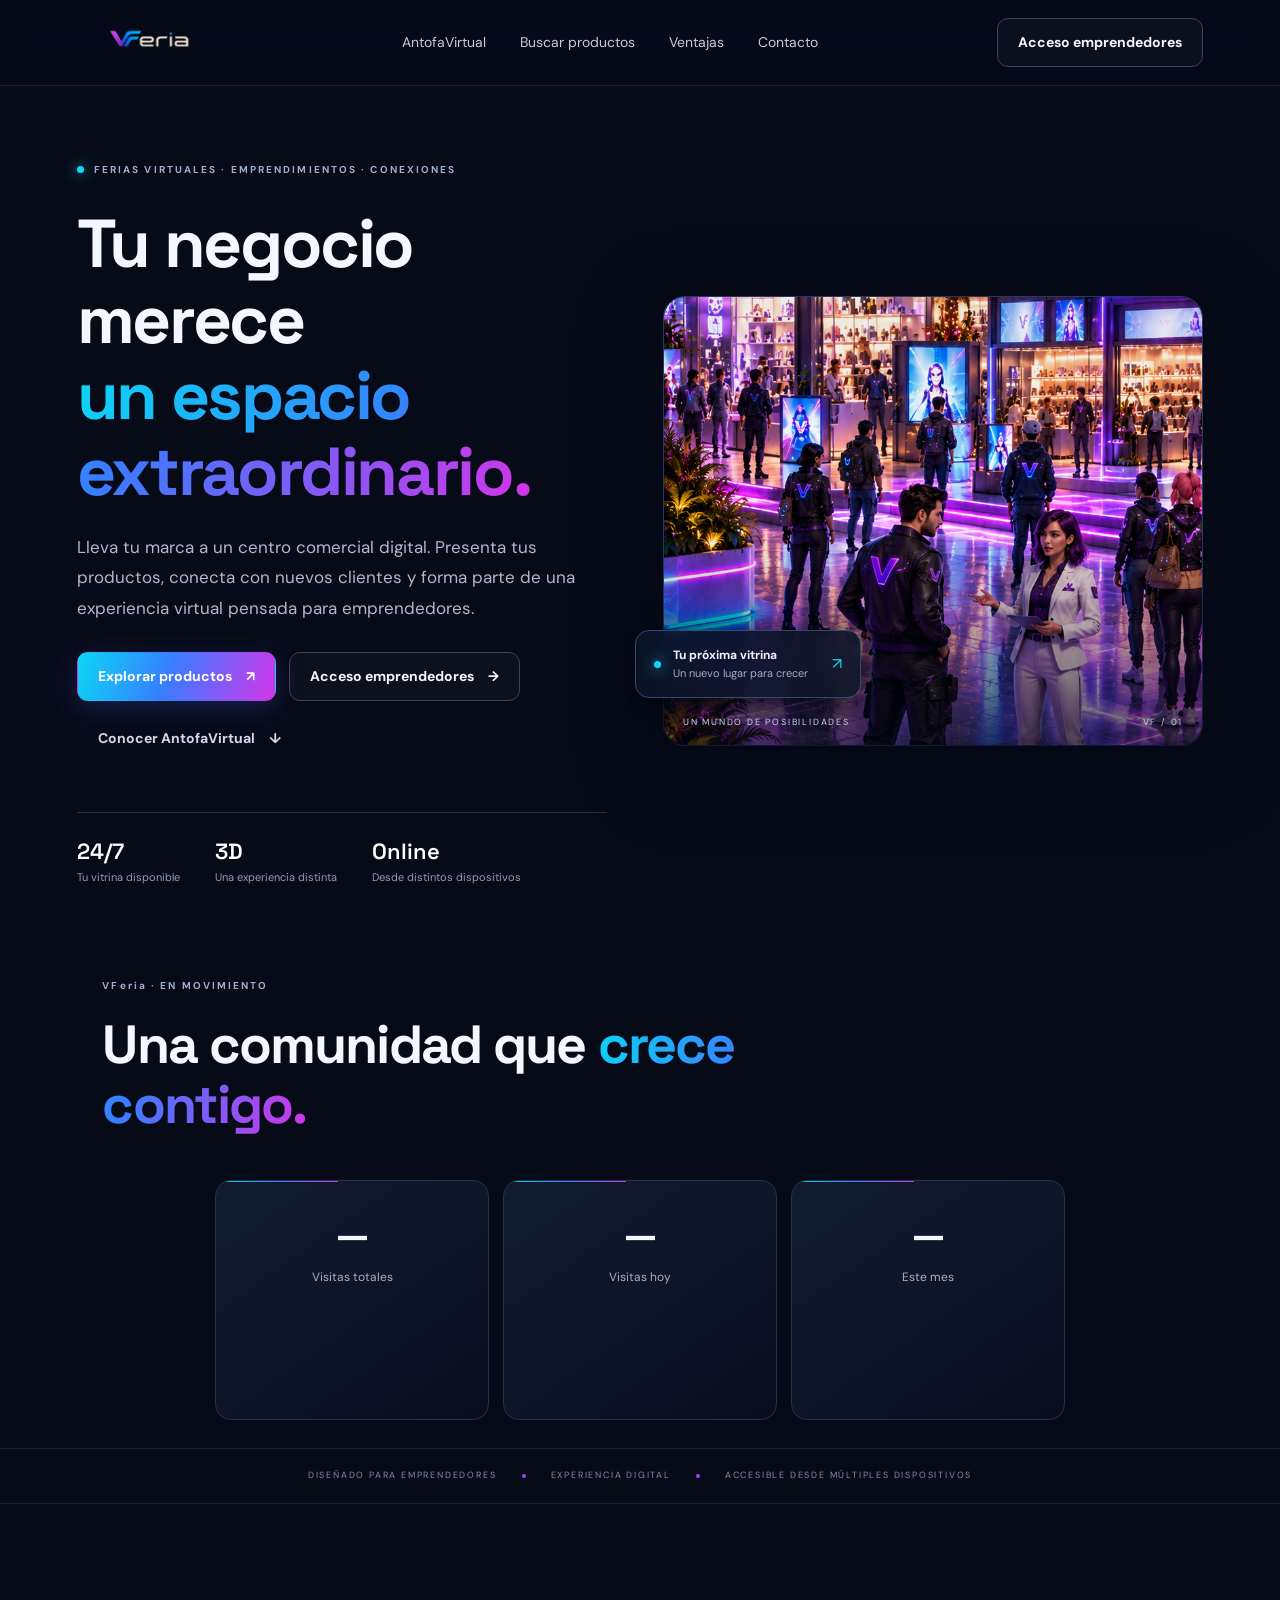
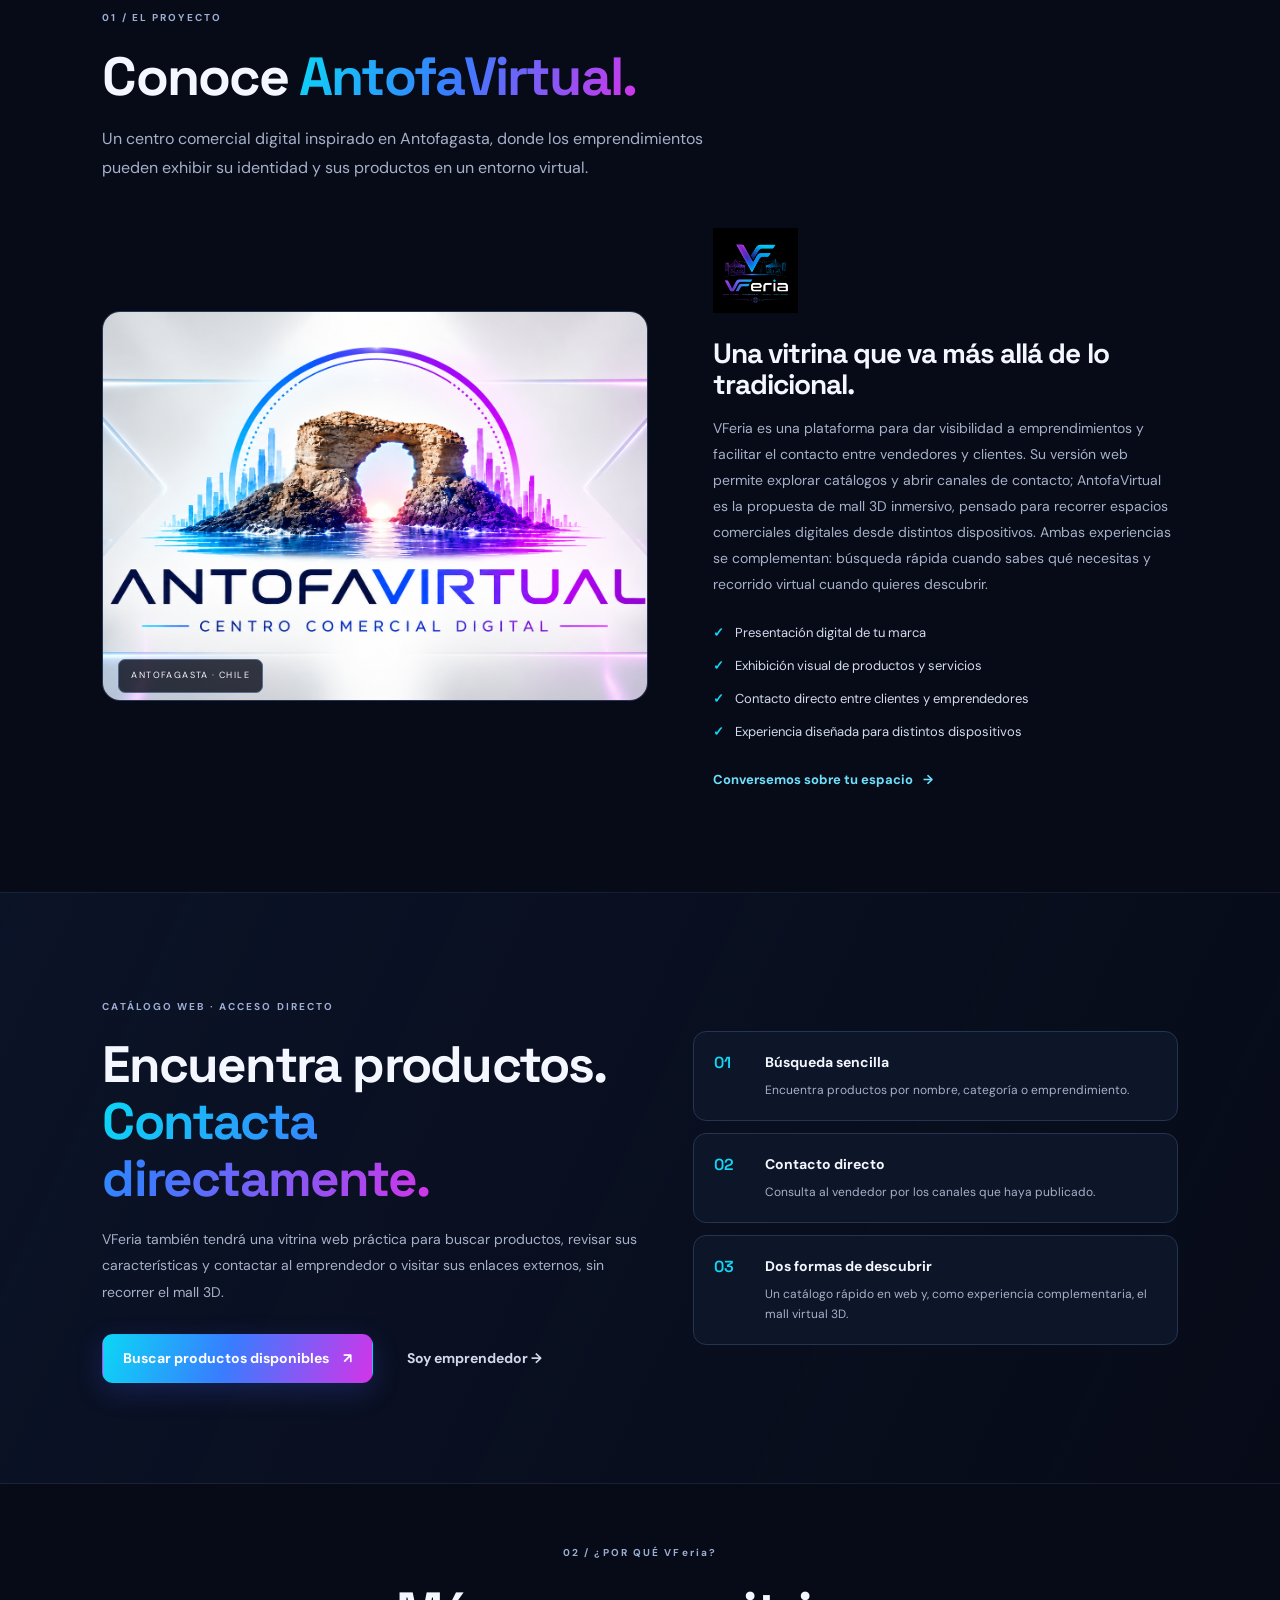
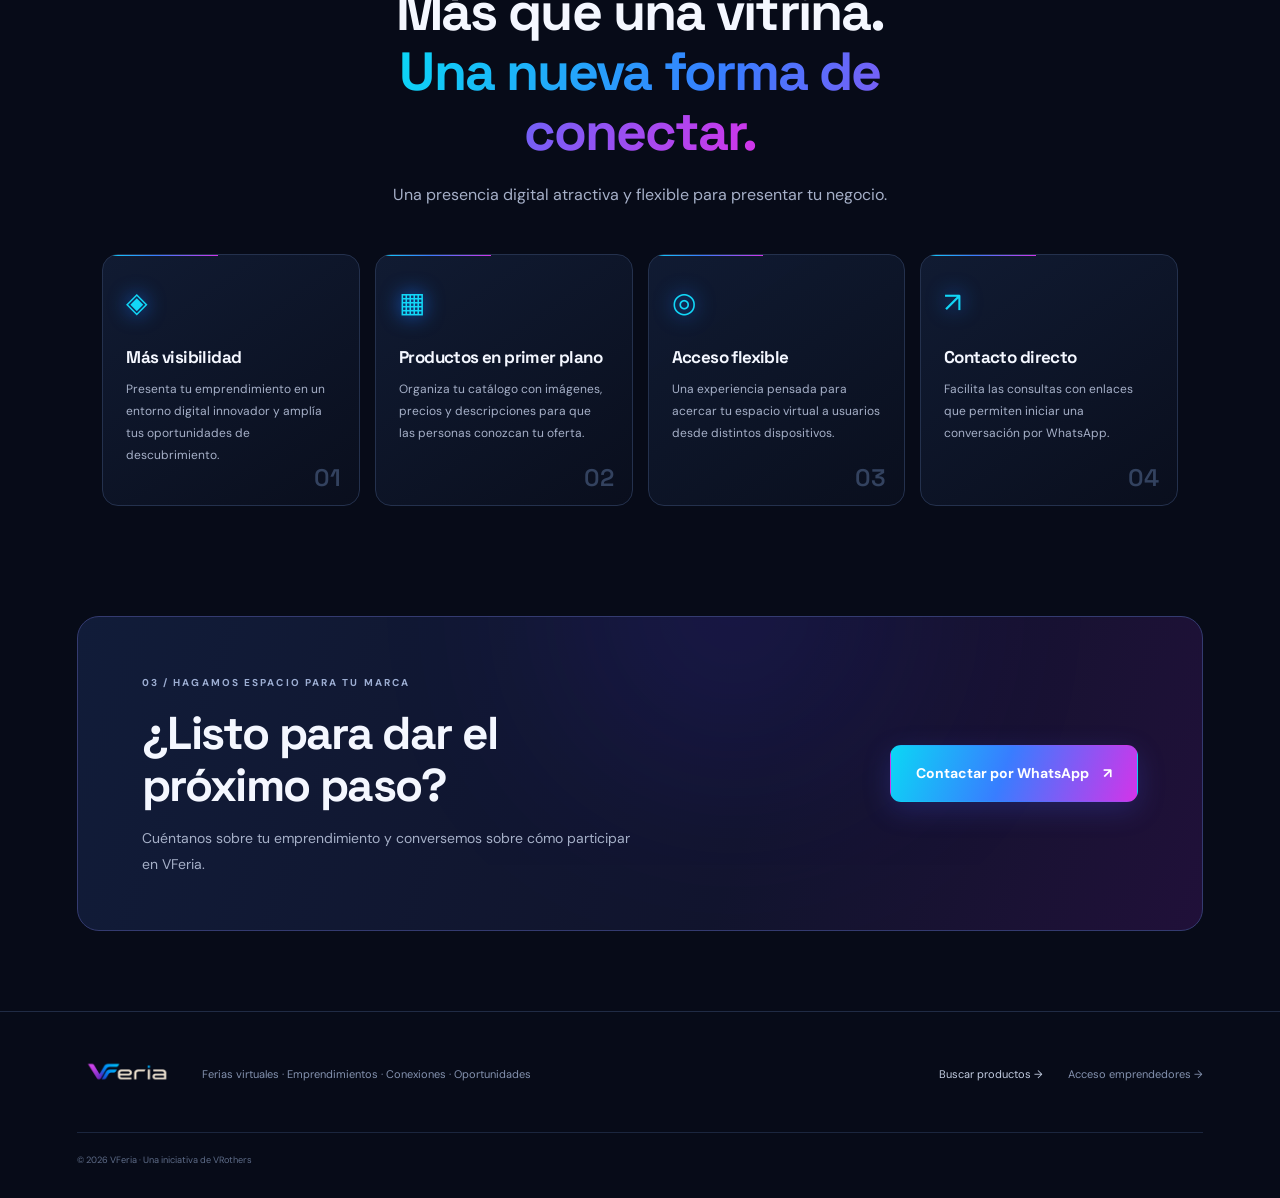
==== commit a0a5df88: "0.5v" ====
--- a/index.html
+++ b/index.html
@@ -16,6 +16,7 @@
  <div class="hero-stats"><div><strong>24/7</strong><span>Tu vitrina disponible</span></div><div><strong>3D</strong><span>Una experiencia distinta</span></div><div><strong>Online</strong><span>Desde distintos dispositivos</span></div></div>
  </div><div class="hero-visual"><img src="assets/Pendon-Night.png" alt="Vista nocturna de un centro comercial virtual"><div class="floating-card"><span class="pulse"></span><div><b>Tu próxima vitrina</b><small>Un nuevo lugar para crecer</small></div><span class="arrow">↗</span></div><div class="visual-caption">UN MUNDO DE POSIBILIDADES <span>VF / 01</span></div></div>
 </section>
+<section class="section" aria-label="Estadísticas de VFeria" style="padding-top:28px;padding-bottom:28px"><div class="section-heading"><span class="eyebrow">VFeria · EN MOVIMIENTO</span><h2>Una comunidad que <span class="gradient-text">crece contigo.</span></h2></div><div id="vfPublicStats" style="display:grid;grid-template-columns:repeat(3,minmax(0,1fr));gap:14px;max-width:850px;margin:24px auto 0;text-align:center"><div class="benefit-card"><strong id="vfStatTotal" style="font-size:clamp(24px,4vw,38px)">—</strong><p>Visitas totales</p></div><div class="benefit-card"><strong id="vfStatToday" style="font-size:clamp(24px,4vw,38px)">—</strong><p>Visitas hoy</p></div><div class="benefit-card"><strong id="vfStatMonth" style="font-size:clamp(24px,4vw,38px)">—</strong><p>Este mes</p></div></div></section>
 <section class="trust-strip"><span>DISEÑADO PARA EMPRENDEDORES</span><i></i><span>EXPERIENCIA DIGITAL</span><i></i><span>ACCESIBLE DESDE MÚLTIPLES DISPOSITIVOS</span></section>
 <section class="section about" id="antofavirtual"><div class="section-heading"><span class="eyebrow">01 / EL PROYECTO</span><h2>Conoce <span class="gradient-text">AntofaVirtual.</span></h2><p>Un centro comercial digital inspirado en Antofagasta, donde los emprendimientos pueden exhibir su identidad y sus productos en un entorno virtual.</p></div><div class="about-grid"><div class="about-image"><img src="assets/Frontis.png" alt="Acceso a AntofaVirtual"><div class="image-tag">ANTOFAGASTA · CHILE</div></div><div class="about-content"><div class="mini-logo"><img src="assets/Letrero-AntofaVirtual.png" alt="AntofaVirtual, centro comercial digital"></div><h3>Una vitrina que va más allá de lo tradicional.</h3><p>VFeria es una plataforma para dar visibilidad a emprendimientos y facilitar el contacto entre vendedores y clientes. Su versión web permite explorar catálogos y abrir canales de contacto; AntofaVirtual es la propuesta de mall 3D inmersivo, pensado para recorrer espacios comerciales digitales desde distintos dispositivos. Ambas experiencias se complementan: búsqueda rápida cuando sabes qué necesitas y recorrido virtual cuando quieres descubrir.</p><ul class="check-list"><li><span>✓</span> Presentación digital de tu marca</li><li><span>✓</span> Exhibición visual de productos y servicios</li><li><span>✓</span> Contacto directo entre clientes y emprendedores</li><li><span>✓</span> Experiencia diseñada para distintos dispositivos</li></ul><a class="text-link" href="#contacto">Conversemos sobre tu espacio <span>→</span></a></div></div></section>
 <section class="section quick-catalog" id="catalogo-web"><div class="quick-catalog-copy"><span class="eyebrow">CATÁLOGO WEB · ACCESO DIRECTO</span><h2>Encuentra productos.<br><span class="gradient-text">Contacta directamente.</span></h2><p>VFeria también tendrá una vitrina web práctica para buscar productos, revisar sus características y contactar al emprendedor o visitar sus enlaces externos, sin recorrer el mall 3D.</p><div class="hero-actions"><a class="btn btn-primary" href="productos.html">Buscar productos disponibles <span>↗</span></a><a class="btn btn-quiet" href="login.html">Soy emprendedor →</a></div></div><div class="quick-catalog-points"><div><span>01</span><b>Búsqueda sencilla</b><p>Encuentra productos por nombre, categoría o emprendimiento.</p></div><div><span>02</span><b>Contacto directo</b><p>Consulta al vendedor por los canales que haya publicado.</p></div><div><span>03</span><b>Dos formas de descubrir</b><p>Un catálogo rápido en web y, como experiencia complementaria, el mall virtual 3D.</p></div></div></section>
@@ -23,4 +24,4 @@
 <section class="cta-band" id="contacto"><div class="cta-glow"></div><div><span class="eyebrow">03 / HAGAMOS ESPACIO PARA TU MARCA</span><h2>¿Listo para dar el<br>próximo paso?</h2><p>Cuéntanos sobre tu emprendimiento y conversemos sobre cómo participar en VFeria.</p></div><a class="btn btn-primary btn-large" href="https://wa.me/56988181934?text=Hola%2C%20quiero%20conocer%20VFeria%20y%20AntofaVirtual." target="_blank" rel="noopener">Contactar por WhatsApp <span>↗</span></a></section>
 </main>
 <footer class="footer"><a class="brand footer-brand" href="index.html"><img src="assets/VFeria-logo.png" alt="VFeria"></a><span>Ferias virtuales · Emprendimientos · Conexiones · Oportunidades</span><a href="productos.html">Buscar productos →</a><a href="login.html">Acceso emprendedores →</a><small>© 2026 VFeria · Una iniciativa de VRothers</small></footer>
-<script src="site.js"></script></body></html>+<script src="analytics.js"></script><script>document.addEventListener("DOMContentLoaded",async()=>{try{const s=await window.VFeriaAnalytics.getPublicStats();if(!s.ok)return;const f=n=>Number(n||0).toLocaleString("es-CL");document.getElementById("vfStatTotal").textContent=f(s.total);document.getElementById("vfStatToday").textContent=f(s.today);document.getElementById("vfStatMonth").textContent=f(s.monthly);}catch(e){console.warn("Estadísticas VFeria no disponibles",e);}});</script><script src="site.js"></script></body></html>
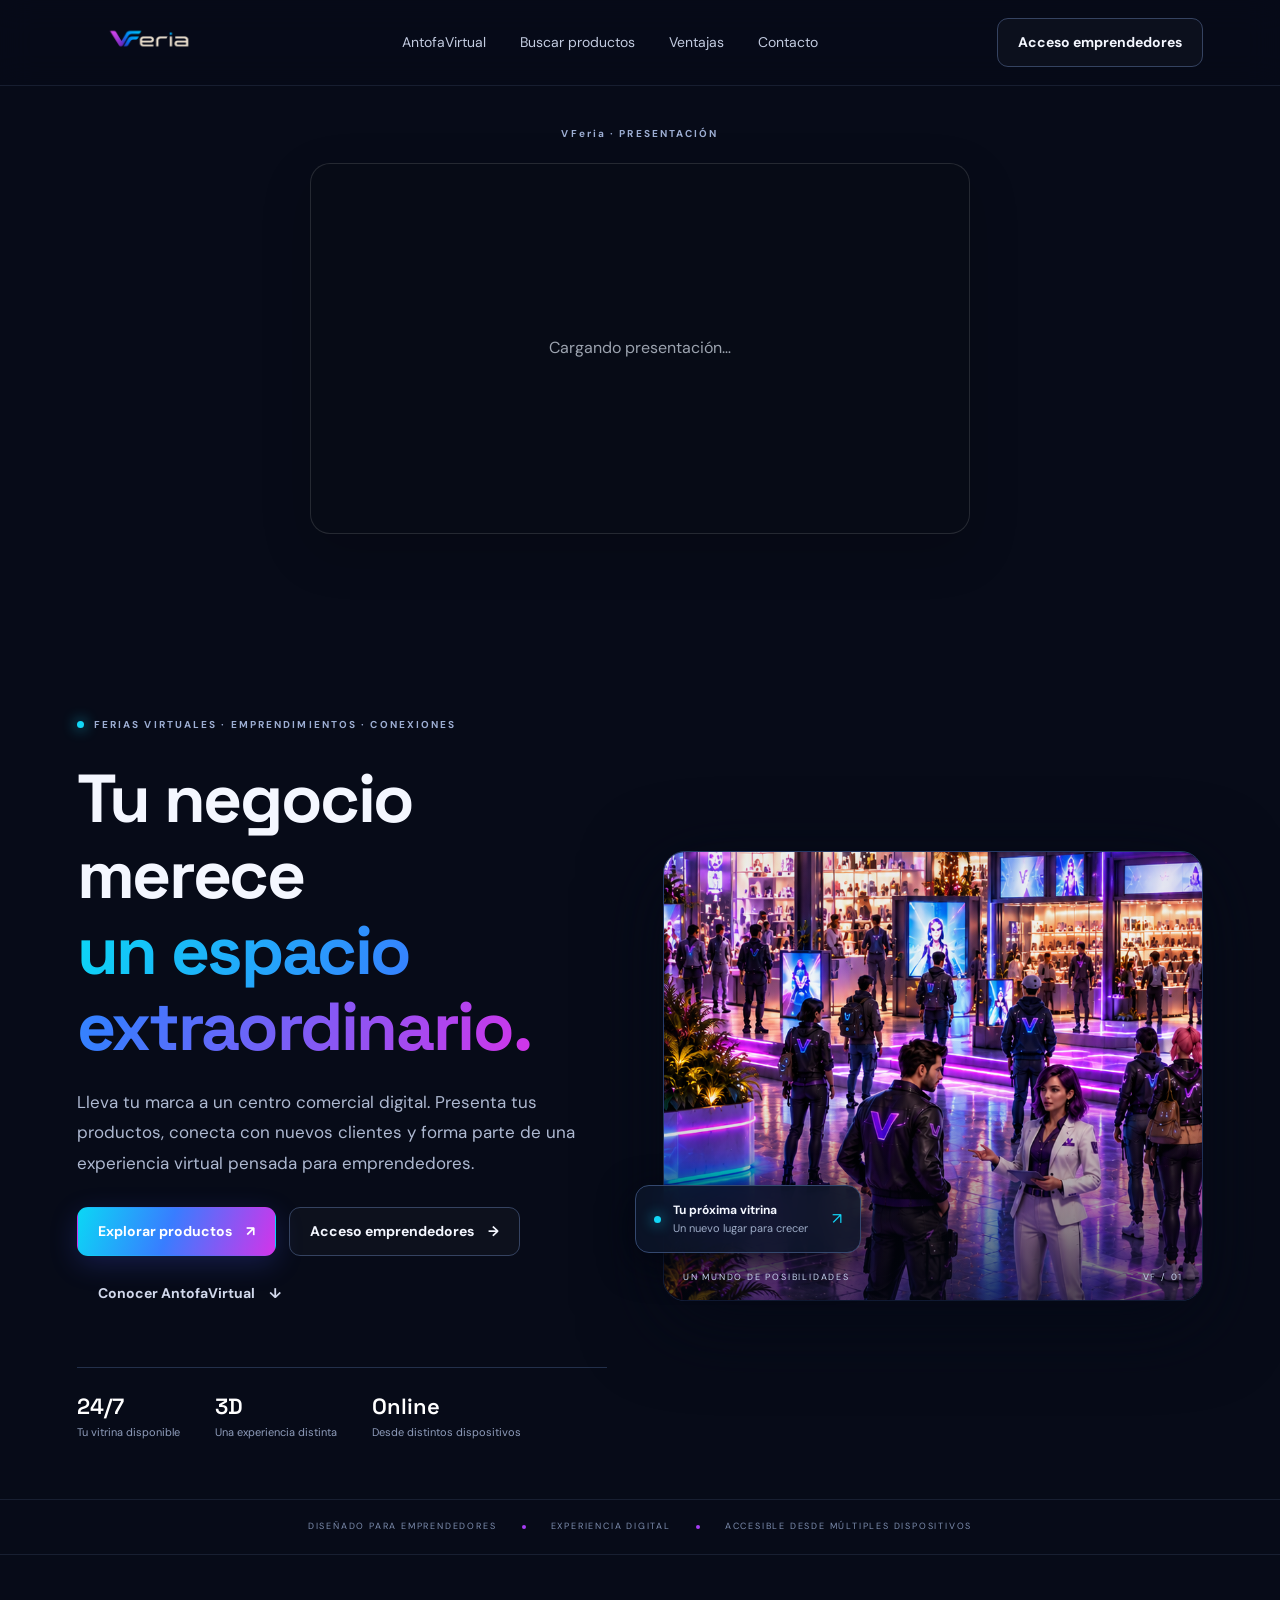
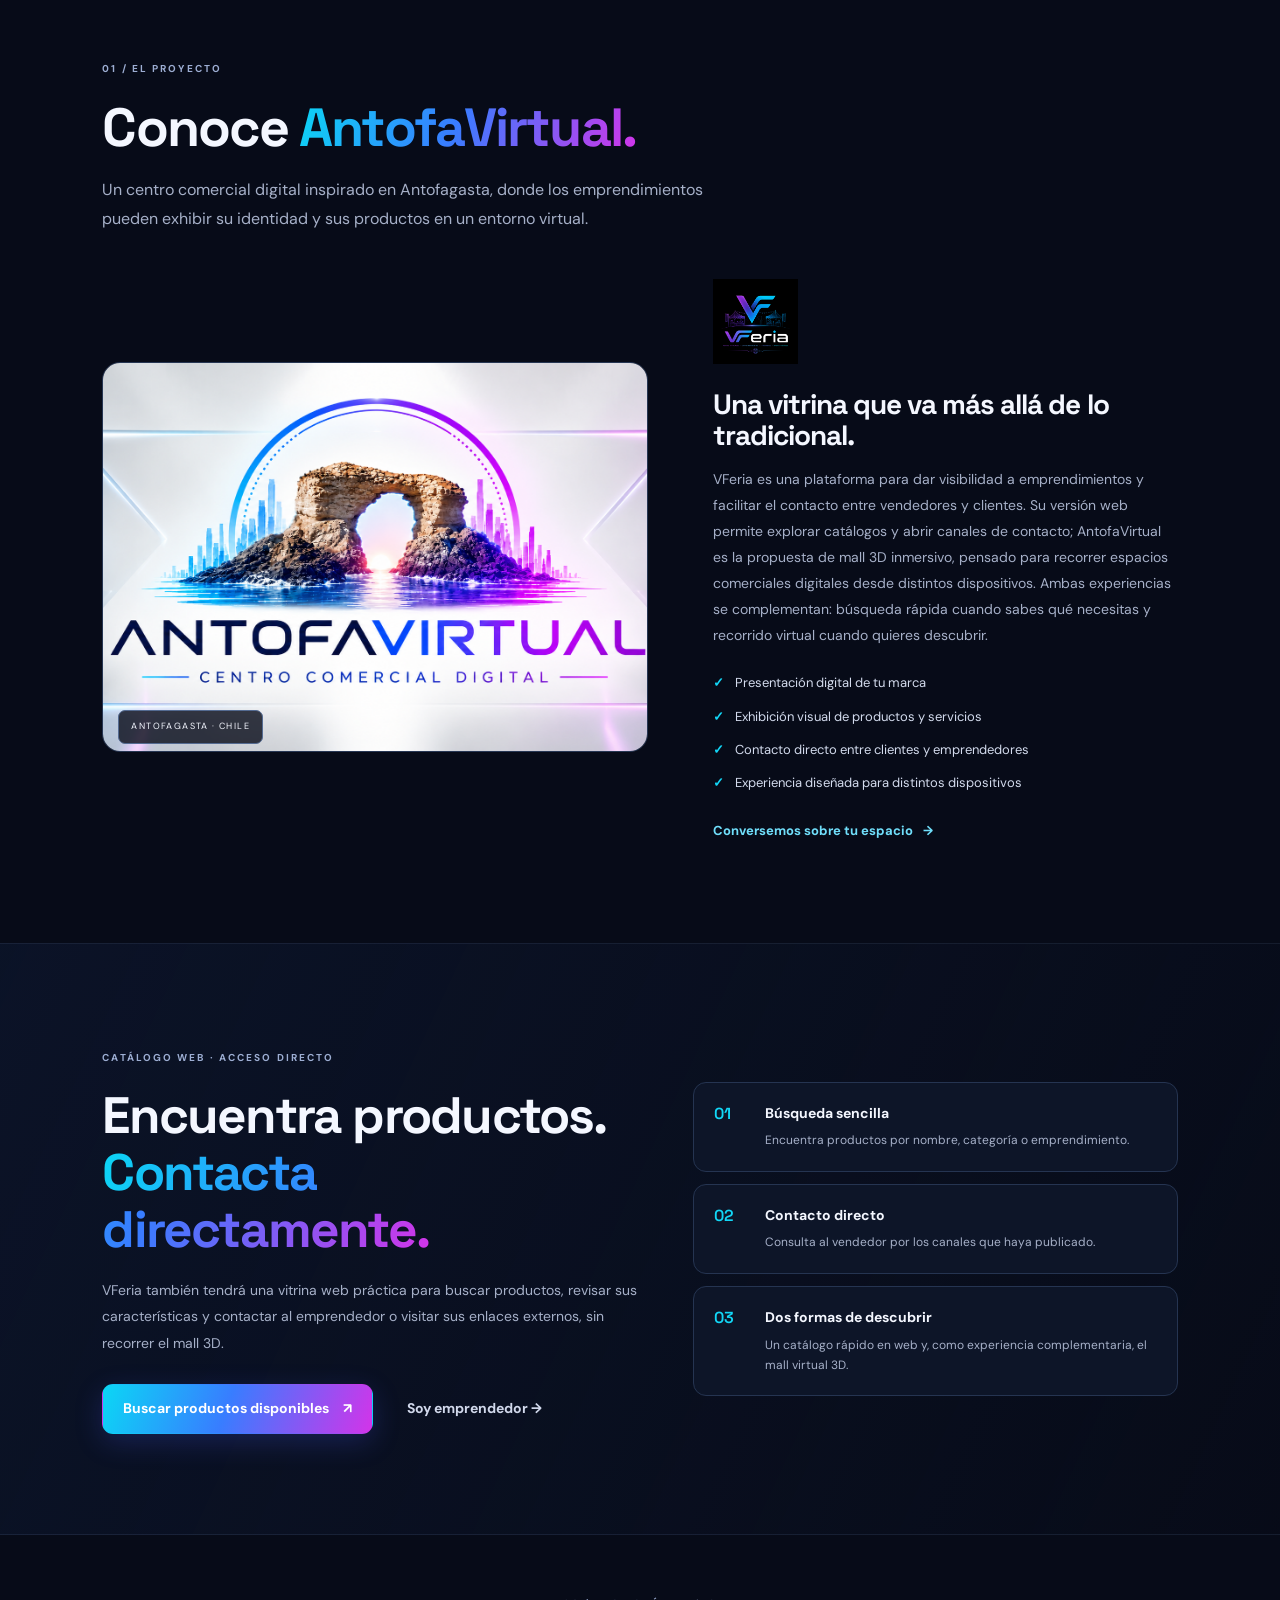
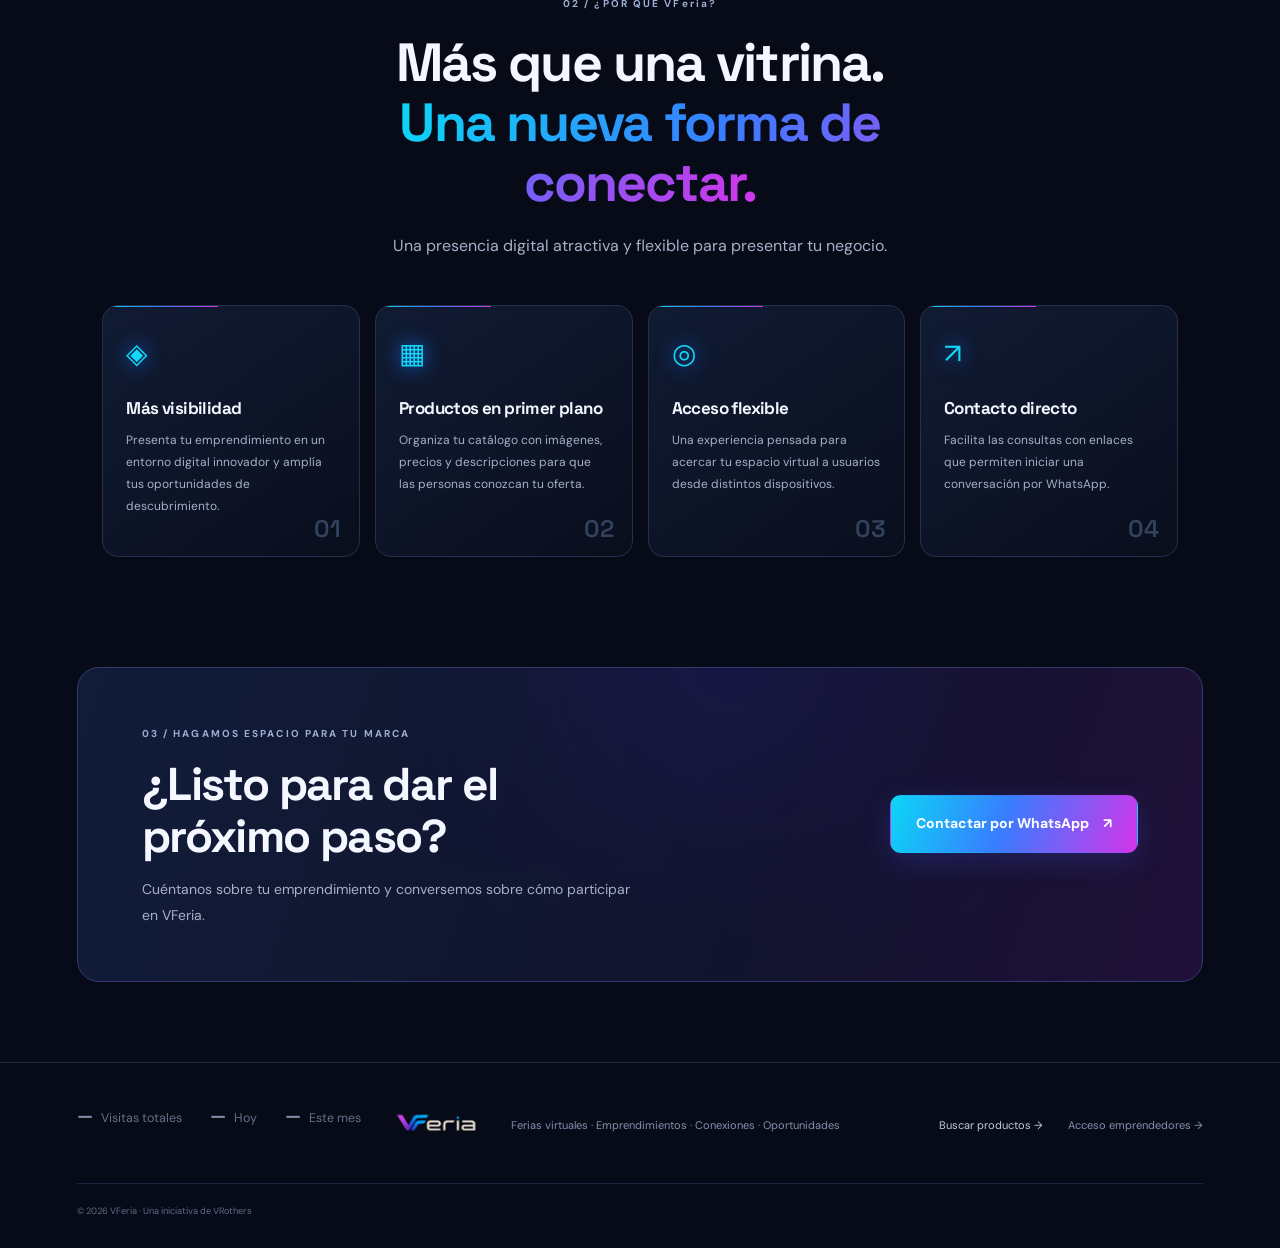
==== commit f39025a6: "0.6v" ====
--- a/index.html
+++ b/index.html
@@ -8,6 +8,8 @@
 <body>
 <header class="topbar"><a class="brand" href="index.html"><img src="assets/VFeria-logo.png" alt="VFeria"></a><nav><a href="#antofavirtual">AntofaVirtual</a><a href="productos.html">Buscar productos</a><a href="#ventajas">Ventajas</a><a href="#contacto">Contacto</a><a class="mobile-login-link" href="login.html">Acceso emprendedores →</a></nav><a class="btn btn-outline desktop-login" href="login.html">Acceso emprendedores</a><button class="menu-toggle" aria-label="Abrir menú" onclick="document.querySelector('nav').classList.toggle('open')">☰</button></header>
 <main>
+<section class="vf-intro-media section"><div class="section-heading center"><span class="eyebrow">VFeria · PRESENTACIÓN</span><div id="vfIntroVideoWrap" class="vf-video-wrap"><div class="vf-video-placeholder">Cargando presentación…</div></div><h2 id="vfIntroVideoTitle" class="vf-video-title"></h2><p id="vfIntroVideoLegend" class="vf-video-legend"></p></div></section>
+<section class="vf-featured-slider" aria-label="Destacados de VFeria"><div id="vfFeaturedTrack" class="vf-featured-track"></div></section>
 <section class="hero">
  <div class="hero-copy"><span class="eyebrow"><span class="dot"></span> FERIAS VIRTUALES · EMPRENDIMIENTOS · CONEXIONES</span>
  <h1>Tu negocio merece<br><span class="gradient-text">un espacio extraordinario.</span></h1>
@@ -16,12 +18,11 @@
  <div class="hero-stats"><div><strong>24/7</strong><span>Tu vitrina disponible</span></div><div><strong>3D</strong><span>Una experiencia distinta</span></div><div><strong>Online</strong><span>Desde distintos dispositivos</span></div></div>
  </div><div class="hero-visual"><img src="assets/Pendon-Night.png" alt="Vista nocturna de un centro comercial virtual"><div class="floating-card"><span class="pulse"></span><div><b>Tu próxima vitrina</b><small>Un nuevo lugar para crecer</small></div><span class="arrow">↗</span></div><div class="visual-caption">UN MUNDO DE POSIBILIDADES <span>VF / 01</span></div></div>
 </section>
-<section class="section" aria-label="Estadísticas de VFeria" style="padding-top:28px;padding-bottom:28px"><div class="section-heading"><span class="eyebrow">VFeria · EN MOVIMIENTO</span><h2>Una comunidad que <span class="gradient-text">crece contigo.</span></h2></div><div id="vfPublicStats" style="display:grid;grid-template-columns:repeat(3,minmax(0,1fr));gap:14px;max-width:850px;margin:24px auto 0;text-align:center"><div class="benefit-card"><strong id="vfStatTotal" style="font-size:clamp(24px,4vw,38px)">—</strong><p>Visitas totales</p></div><div class="benefit-card"><strong id="vfStatToday" style="font-size:clamp(24px,4vw,38px)">—</strong><p>Visitas hoy</p></div><div class="benefit-card"><strong id="vfStatMonth" style="font-size:clamp(24px,4vw,38px)">—</strong><p>Este mes</p></div></div></section>
 <section class="trust-strip"><span>DISEÑADO PARA EMPRENDEDORES</span><i></i><span>EXPERIENCIA DIGITAL</span><i></i><span>ACCESIBLE DESDE MÚLTIPLES DISPOSITIVOS</span></section>
 <section class="section about" id="antofavirtual"><div class="section-heading"><span class="eyebrow">01 / EL PROYECTO</span><h2>Conoce <span class="gradient-text">AntofaVirtual.</span></h2><p>Un centro comercial digital inspirado en Antofagasta, donde los emprendimientos pueden exhibir su identidad y sus productos en un entorno virtual.</p></div><div class="about-grid"><div class="about-image"><img src="assets/Frontis.png" alt="Acceso a AntofaVirtual"><div class="image-tag">ANTOFAGASTA · CHILE</div></div><div class="about-content"><div class="mini-logo"><img src="assets/Letrero-AntofaVirtual.png" alt="AntofaVirtual, centro comercial digital"></div><h3>Una vitrina que va más allá de lo tradicional.</h3><p>VFeria es una plataforma para dar visibilidad a emprendimientos y facilitar el contacto entre vendedores y clientes. Su versión web permite explorar catálogos y abrir canales de contacto; AntofaVirtual es la propuesta de mall 3D inmersivo, pensado para recorrer espacios comerciales digitales desde distintos dispositivos. Ambas experiencias se complementan: búsqueda rápida cuando sabes qué necesitas y recorrido virtual cuando quieres descubrir.</p><ul class="check-list"><li><span>✓</span> Presentación digital de tu marca</li><li><span>✓</span> Exhibición visual de productos y servicios</li><li><span>✓</span> Contacto directo entre clientes y emprendedores</li><li><span>✓</span> Experiencia diseñada para distintos dispositivos</li></ul><a class="text-link" href="#contacto">Conversemos sobre tu espacio <span>→</span></a></div></div></section>
 <section class="section quick-catalog" id="catalogo-web"><div class="quick-catalog-copy"><span class="eyebrow">CATÁLOGO WEB · ACCESO DIRECTO</span><h2>Encuentra productos.<br><span class="gradient-text">Contacta directamente.</span></h2><p>VFeria también tendrá una vitrina web práctica para buscar productos, revisar sus características y contactar al emprendedor o visitar sus enlaces externos, sin recorrer el mall 3D.</p><div class="hero-actions"><a class="btn btn-primary" href="productos.html">Buscar productos disponibles <span>↗</span></a><a class="btn btn-quiet" href="login.html">Soy emprendedor →</a></div></div><div class="quick-catalog-points"><div><span>01</span><b>Búsqueda sencilla</b><p>Encuentra productos por nombre, categoría o emprendimiento.</p></div><div><span>02</span><b>Contacto directo</b><p>Consulta al vendedor por los canales que haya publicado.</p></div><div><span>03</span><b>Dos formas de descubrir</b><p>Un catálogo rápido en web y, como experiencia complementaria, el mall virtual 3D.</p></div></div></section>
 <section class="section benefits" id="ventajas"><div class="section-heading center"><span class="eyebrow">02 / ¿POR QUÉ VFeria?</span><h2>Más que una vitrina.<br><span class="gradient-text">Una nueva forma de conectar.</span></h2><p>Una presencia digital atractiva y flexible para presentar tu negocio.</p></div><div class="benefit-grid"><article class="benefit-card"><div class="benefit-icon">◈</div><h3>Más visibilidad</h3><p>Presenta tu emprendimiento en un entorno digital innovador y amplía tus oportunidades de descubrimiento.</p><span class="card-number">01</span></article><article class="benefit-card"><div class="benefit-icon">▦</div><h3>Productos en primer plano</h3><p>Organiza tu catálogo con imágenes, precios y descripciones para que las personas conozcan tu oferta.</p><span class="card-number">02</span></article><article class="benefit-card"><div class="benefit-icon">◎</div><h3>Acceso flexible</h3><p>Una experiencia pensada para acercar tu espacio virtual a usuarios desde distintos dispositivos.</p><span class="card-number">03</span></article><article class="benefit-card"><div class="benefit-icon">↗</div><h3>Contacto directo</h3><p>Facilita las consultas con enlaces que permiten iniciar una conversación por WhatsApp.</p><span class="card-number">04</span></article></div></section>
 <section class="cta-band" id="contacto"><div class="cta-glow"></div><div><span class="eyebrow">03 / HAGAMOS ESPACIO PARA TU MARCA</span><h2>¿Listo para dar el<br>próximo paso?</h2><p>Cuéntanos sobre tu emprendimiento y conversemos sobre cómo participar en VFeria.</p></div><a class="btn btn-primary btn-large" href="https://wa.me/56988181934?text=Hola%2C%20quiero%20conocer%20VFeria%20y%20AntofaVirtual." target="_blank" rel="noopener">Contactar por WhatsApp <span>↗</span></a></section>
 </main>
-<footer class="footer"><a class="brand footer-brand" href="index.html"><img src="assets/VFeria-logo.png" alt="VFeria"></a><span>Ferias virtuales · Emprendimientos · Conexiones · Oportunidades</span><a href="productos.html">Buscar productos →</a><a href="login.html">Acceso emprendedores →</a><small>© 2026 VFeria · Una iniciativa de VRothers</small></footer>
-<script src="analytics.js"></script><script>document.addEventListener("DOMContentLoaded",async()=>{try{const s=await window.VFeriaAnalytics.getPublicStats();if(!s.ok)return;const f=n=>Number(n||0).toLocaleString("es-CL");document.getElementById("vfStatTotal").textContent=f(s.total);document.getElementById("vfStatToday").textContent=f(s.today);document.getElementById("vfStatMonth").textContent=f(s.monthly);}catch(e){console.warn("Estadísticas VFeria no disponibles",e);}});</script><script src="site.js"></script></body></html>+<footer class="footer"><div class="footer-stats"><div><strong id="vfStatTotal">—</strong><span>Visitas totales</span></div><div><strong id="vfStatToday">—</strong><span>Hoy</span></div><div><strong id="vfStatMonth">—</strong><span>Este mes</span></div></div><a class="brand footer-brand" href="index.html"><img src="assets/VFeria-logo.png" alt="VFeria"></a><span>Ferias virtuales · Emprendimientos · Conexiones · Oportunidades</span><a href="productos.html">Buscar productos →</a><a href="login.html">Acceso emprendedores →</a><small>© 2026 VFeria · Una iniciativa de VRothers</small></footer>
+<script src="analytics.js"></script><script src="index.js"></script><script src="site.js"></script></body></html>
--- a/styles.css
+++ b/styles.css
@@ -3,3 +3,6 @@
 
 /* VFeria public searchable catalog */
 .mobile-login-link{display:none}.quick-catalog{display:grid;grid-template-columns:1.05fr .95fr;gap:55px;align-items:center;border-block:1px solid rgba(151,174,226,.1);max-width:none;background:linear-gradient(115deg,rgba(13,23,47,.65),rgba(8,12,25,.15))}.quick-catalog-copy h2{font-size:clamp(34px,4vw,52px);margin:18px 0}.quick-catalog-copy p{max-width:620px;color:var(--muted);font-size:14px;line-height:1.9}.quick-catalog-points{display:grid;gap:12px}.quick-catalog-points>div{display:grid;grid-template-columns:38px 1fr;column-gap:13px;padding:20px;border:1px solid #253451;border-radius:13px;background:#0d1528}.quick-catalog-points span{grid-row:span 2;color:var(--cyan);font:600 16px 'Space Grotesk'}.quick-catalog-points b{font-size:14px}.quick-catalog-points p{margin:6px 0 0;color:var(--muted);font-size:12px;line-height:1.7}.catalog-shell{max-width:1400px;margin:auto;padding:45px clamp(18px,5vw,70px) 75px}.catalog-intro{padding:25px 0 35px;max-width:850px}.catalog-intro h1{font-size:clamp(34px,5vw,62px);margin:20px 0}.catalog-intro p{color:#aab7d0;max-width:800px;line-height:1.9;font-size:14px}.catalog-tools{padding:24px;border:1px solid #263653;border-radius:17px;background:linear-gradient(120deg,#101a31,#0b1223);margin-bottom:30px}.catalog-search-label,.catalog-filters label{display:block;font-size:12px;color:#c8d3e8;font-weight:700;margin-bottom:8px}.catalog-tools input,.catalog-tools select{width:100%;background:#080f1e;border:1px solid #30405f;color:#f4f7ff;border-radius:9px;padding:13px 14px;outline:none}.catalog-tools input:focus,.catalog-tools select:focus{border-color:#12d7f7;box-shadow:0 0 0 3px #12d7f71a}.catalog-filters{display:grid;grid-template-columns:minmax(0,1fr) minmax(0,1fr) auto;gap:15px;align-items:end;margin-top:16px}.catalog-filters label{margin:0}.catalog-filters select{display:block;margin-top:8px}.catalog-filters .btn{height:44px}.catalog-result-row{display:flex;justify-content:space-between;align-items:center;gap:15px;margin-top:15px}.catalog-result-row p{font-size:11px;color:#91a1bd;margin:0}.catalog-refresh{background:none;border:0;color:#71dcf7;font-size:11px;font-weight:700;cursor:pointer}.catalog-grid{display:grid;grid-template-columns:repeat(3,minmax(0,1fr));gap:18px}.catalog-product{overflow:hidden;display:flex;flex-direction:column;background:#0d1528;border:1px solid #263653;border-radius:15px;min-width:0}.catalog-image-wrap{position:relative;background:#101b31}.catalog-image{display:block;width:100%;aspect-ratio:1/1;object-fit:cover}.catalog-image-placeholder{aspect-ratio:1/1;display:grid;place-items:center;color:#7184a8;background:linear-gradient(135deg,#111e39,#0b1120);font:600 25px 'Space Grotesk'}.catalog-business-chip{position:absolute;left:12px;bottom:12px;max-width:calc(100% - 24px);overflow:hidden;text-overflow:ellipsis;white-space:nowrap;background:rgba(5,10,22,.85);border:1px solid #3a4c6e;border-radius:7px;padding:6px 9px;font-size:10px;color:#dbe8ff;backdrop-filter:blur(8px)}.catalog-product-body{padding:17px;display:flex;flex-direction:column;align-items:flex-start;flex:1}.catalog-product-meta{display:flex;gap:8px;flex-wrap:wrap;color:#8394b4;font-size:9px;letter-spacing:.5px;text-transform:uppercase}.catalog-product-body h2{font-size:19px;margin:10px 0}.catalog-price{font-size:19px;color:#72e5ff}.catalog-description{font-size:12px;line-height:1.8;color:#a4b1ca;margin:12px 0 18px;white-space:pre-line}.catalog-card-actions{display:grid;gap:9px;width:100%;margin-top:auto}.catalog-card-actions .btn{width:100%;font-size:11px;padding:11px 12px}.catalog-external{text-align:center;font-size:11px;color:#80dcf5;padding:6px}.catalog-no-contact{font-size:10px;color:#d5ae79}.catalog-empty,.catalog-error{padding:35px 20px;text-align:center;border:1px solid #2a3856;border-radius:15px;background:#0e1629;color:#a9b6cf}.catalog-empty h2{color:#f4f7ff}.catalog-empty p{font-size:13px;line-height:1.8}.catalog-error code{color:#73e1fb}.catalog-note{margin-top:45px;padding:24px;border:1px solid #2e3b60;border-radius:15px;background:#10182c;display:flex;align-items:center;gap:16px;flex-wrap:wrap}.catalog-note b{font-size:14px}.catalog-note span{font-size:12px;color:#a2b0c9}.catalog-note a{margin-left:auto;color:#71def8;font-size:12px;font-weight:700}@media(max-width:1000px){.catalog-grid{grid-template-columns:repeat(2,minmax(0,1fr))}.quick-catalog{gap:30px}}@media(max-width:700px){.topbar .desktop-login{display:none}.mobile-login-link{display:block;color:#8eeaff!important;font-weight:700}.quick-catalog{grid-template-columns:1fr;gap:25px}.catalog-shell{padding-top:28px}.catalog-tools{padding:16px}.catalog-filters{grid-template-columns:1fr}.catalog-filters .btn{width:100%}.catalog-grid{grid-template-columns:1fr}.catalog-note{align-items:flex-start;flex-direction:column}.catalog-note a{margin-left:0}.catalog-result-row{align-items:flex-start}.catalog-intro h1{font-size:38px}}
+
+/* VFeria ampliación 2026 */
+.vf-intro-media{padding-top:34px;padding-bottom:24px}.vf-video-wrap{width:min(900px,100%);aspect-ratio:16/9;margin:18px auto 14px;border-radius:20px;overflow:hidden;background:#070b16;border:1px solid rgba(255,255,255,.12);box-shadow:0 18px 50px rgba(0,0,0,.18)}.vf-video-wrap iframe{width:100%;height:100%;border:0}.vf-video-placeholder{height:100%;display:grid;place-items:center;color:#9ca3af}.vf-video-title{margin:10px 0 5px}.vf-video-legend{max-width:760px;margin:0 auto;color:#667085}.vf-featured-slider{overflow:hidden;padding:10px 0 28px}.vf-featured-track{display:flex;gap:16px;width:max-content;will-change:transform;padding:0 18px}.vf-featured-card{width:260px;flex:0 0 260px;border:1px solid rgba(255,255,255,.1);background:rgba(255,255,255,.04);border-radius:18px;overflow:hidden;text-decoration:none;color:inherit;box-shadow:0 10px 28px rgba(0,0,0,.12)}.vf-featured-image{aspect-ratio:1;background:#0b1220;overflow:hidden}.vf-featured-image img{width:100%;height:100%;object-fit:contain}.vf-featured-copy{padding:13px}.vf-featured-copy small{display:block;font-size:.68rem;letter-spacing:.08em;opacity:.72}.vf-featured-copy strong{display:block;margin-top:4px}.vf-featured-copy span{display:block;margin-top:3px;font-size:.82rem;opacity:.72}.vf-featured-empty{padding:20px;margin:auto;color:#667085}.footer-stats{display:flex;gap:28px;align-items:center;flex-wrap:wrap;margin-bottom:18px}.footer-stats div{display:flex;gap:8px;align-items:baseline}.footer-stats strong{font-size:1.1rem}.footer-stats span{font-size:.78rem;opacity:.75}.store-business-banner{padding:26px;margin-bottom:20px;border:1px solid #e4e7ec;border-radius:20px;background:#fff;box-shadow:0 10px 30px rgba(15,23,42,.05)}.store-business-brand{display:grid;grid-template-columns:150px 1fr;gap:20px;align-items:center}.store-business-brand img{width:150px;aspect-ratio:2/1;object-fit:contain;border-radius:12px;background:#f8fafc;padding:8px}.store-business-brand h1{margin:.2em 0}.store-business-video{margin-top:18px;aspect-ratio:16/9;max-width:760px;border-radius:16px;overflow:hidden;background:#0b1220}.store-business-video iframe{width:100%;height:100%;border:0}.store-business-links{display:flex;flex-wrap:wrap;align-items:center;gap:9px;margin-top:16px}.social-action{display:inline-flex;align-items:center;min-height:40px;padding:9px 13px;border:1px solid #d8dee8;border-radius:10px;text-decoration:none;font-weight:700;background:#fff}.whatsapp-action,.whatsapp-button{background:#25D366!important;border-color:#25D366!important;color:#fff!important}.social-button{background:#f4f0ff!important;border-color:#cfc4ff!important;color:#4c3a85!important}.store-count{font-weight:700;color:#667085;margin-left:auto}.catalog-search-row{margin-bottom:14px}.catalog-filters{display:grid;grid-template-columns:repeat(3,minmax(0,1fr)) auto;gap:12px;align-items:end}.catalog-type-badge{display:inline-block;margin:5px 0;padding:4px 8px;border-radius:999px;background:#eef2f7;color:#526173;font-size:.68rem;font-weight:800;letter-spacing:.05em}.catalog-stock{margin:8px 0 2px;font-size:.84rem;color:#667085}.catalog-business-chip{display:flex;align-items:center;gap:8px;min-height:28px}.catalog-business-logo{width:34px;height:17px;object-fit:contain;background:#fff;border-radius:4px}.catalog-product-actions{display:flex;flex-wrap:wrap;gap:8px}.catalog-product-actions .btn{font-size:.82rem}.catalog-business-name{font-size:.8rem}.store-business-banner .text-link{display:inline-block;margin-top:14px}@media(max-width:820px){.catalog-filters{grid-template-columns:1fr 1fr}.store-business-brand{grid-template-columns:1fr}.store-business-brand img{width:180px}.store-count{margin-left:0}}@media(max-width:560px){.catalog-filters{grid-template-columns:1fr}.vf-featured-card{width:220px;flex-basis:220px}}
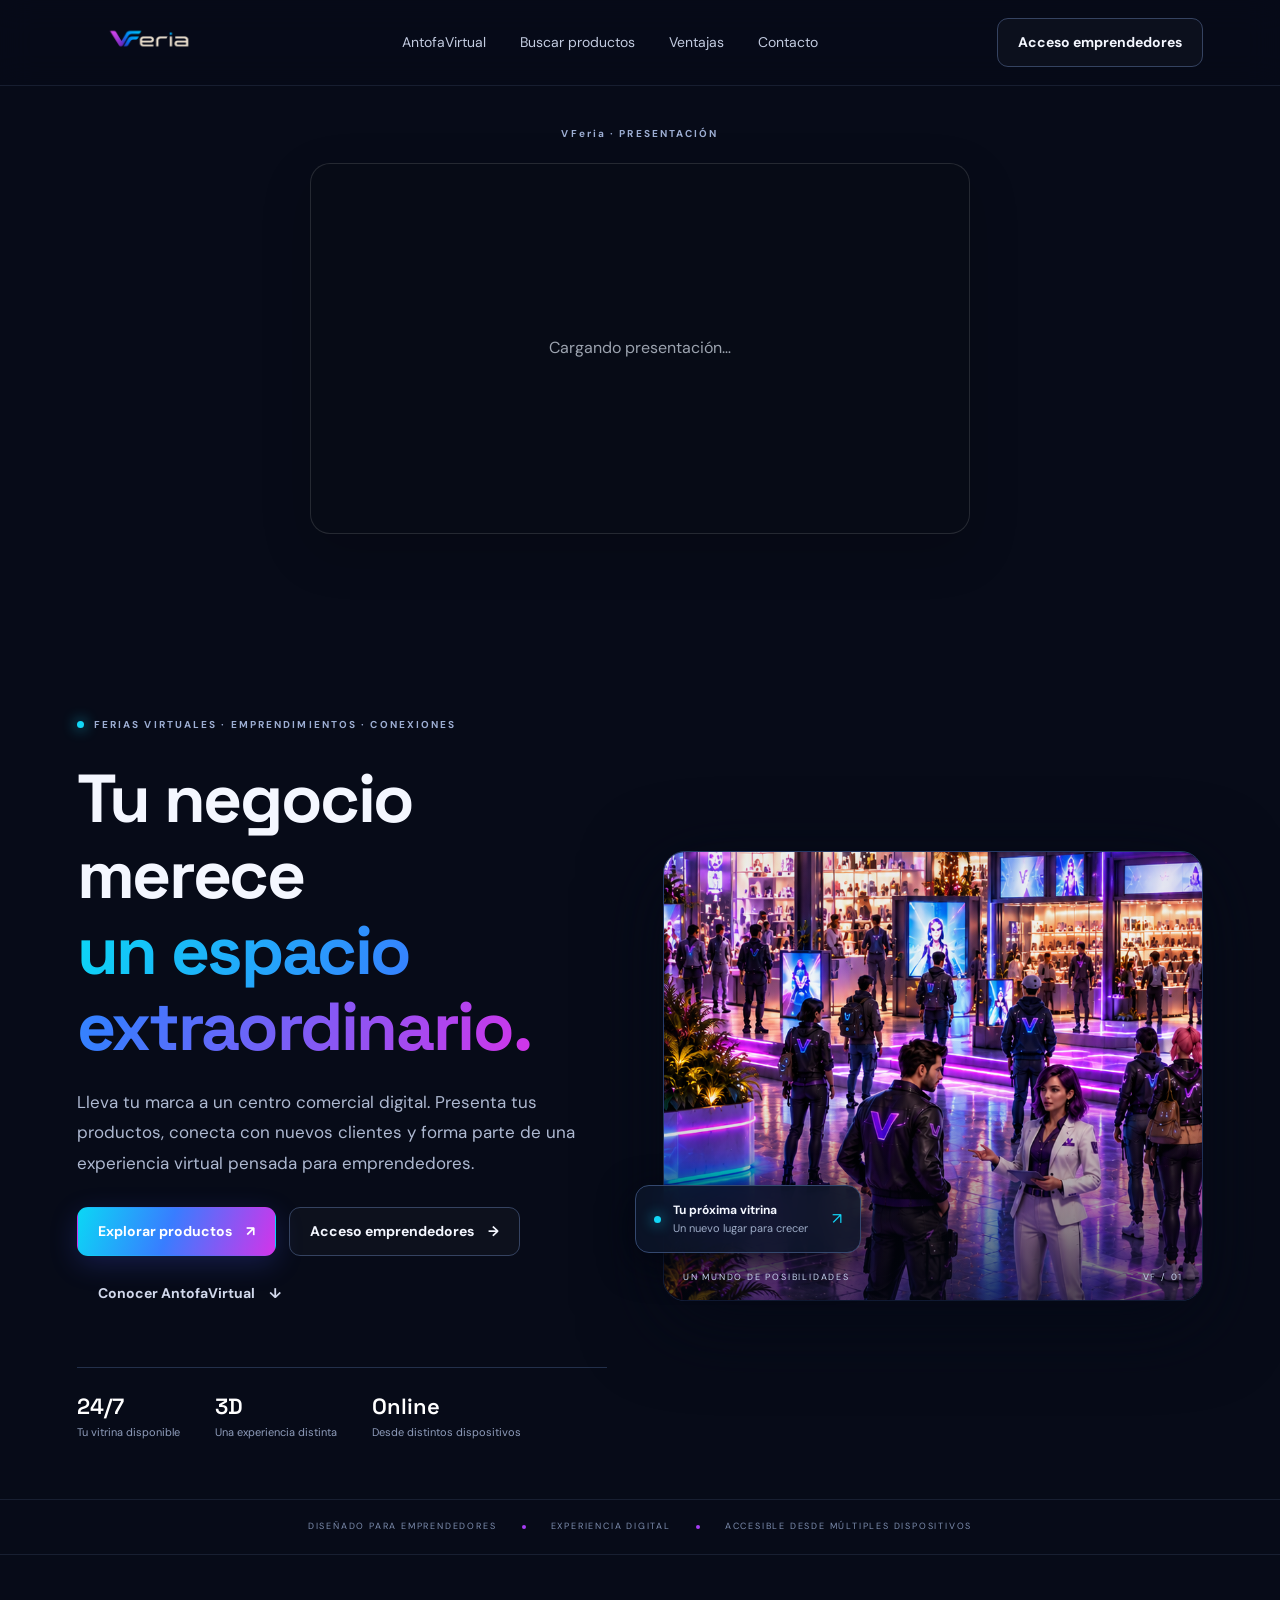
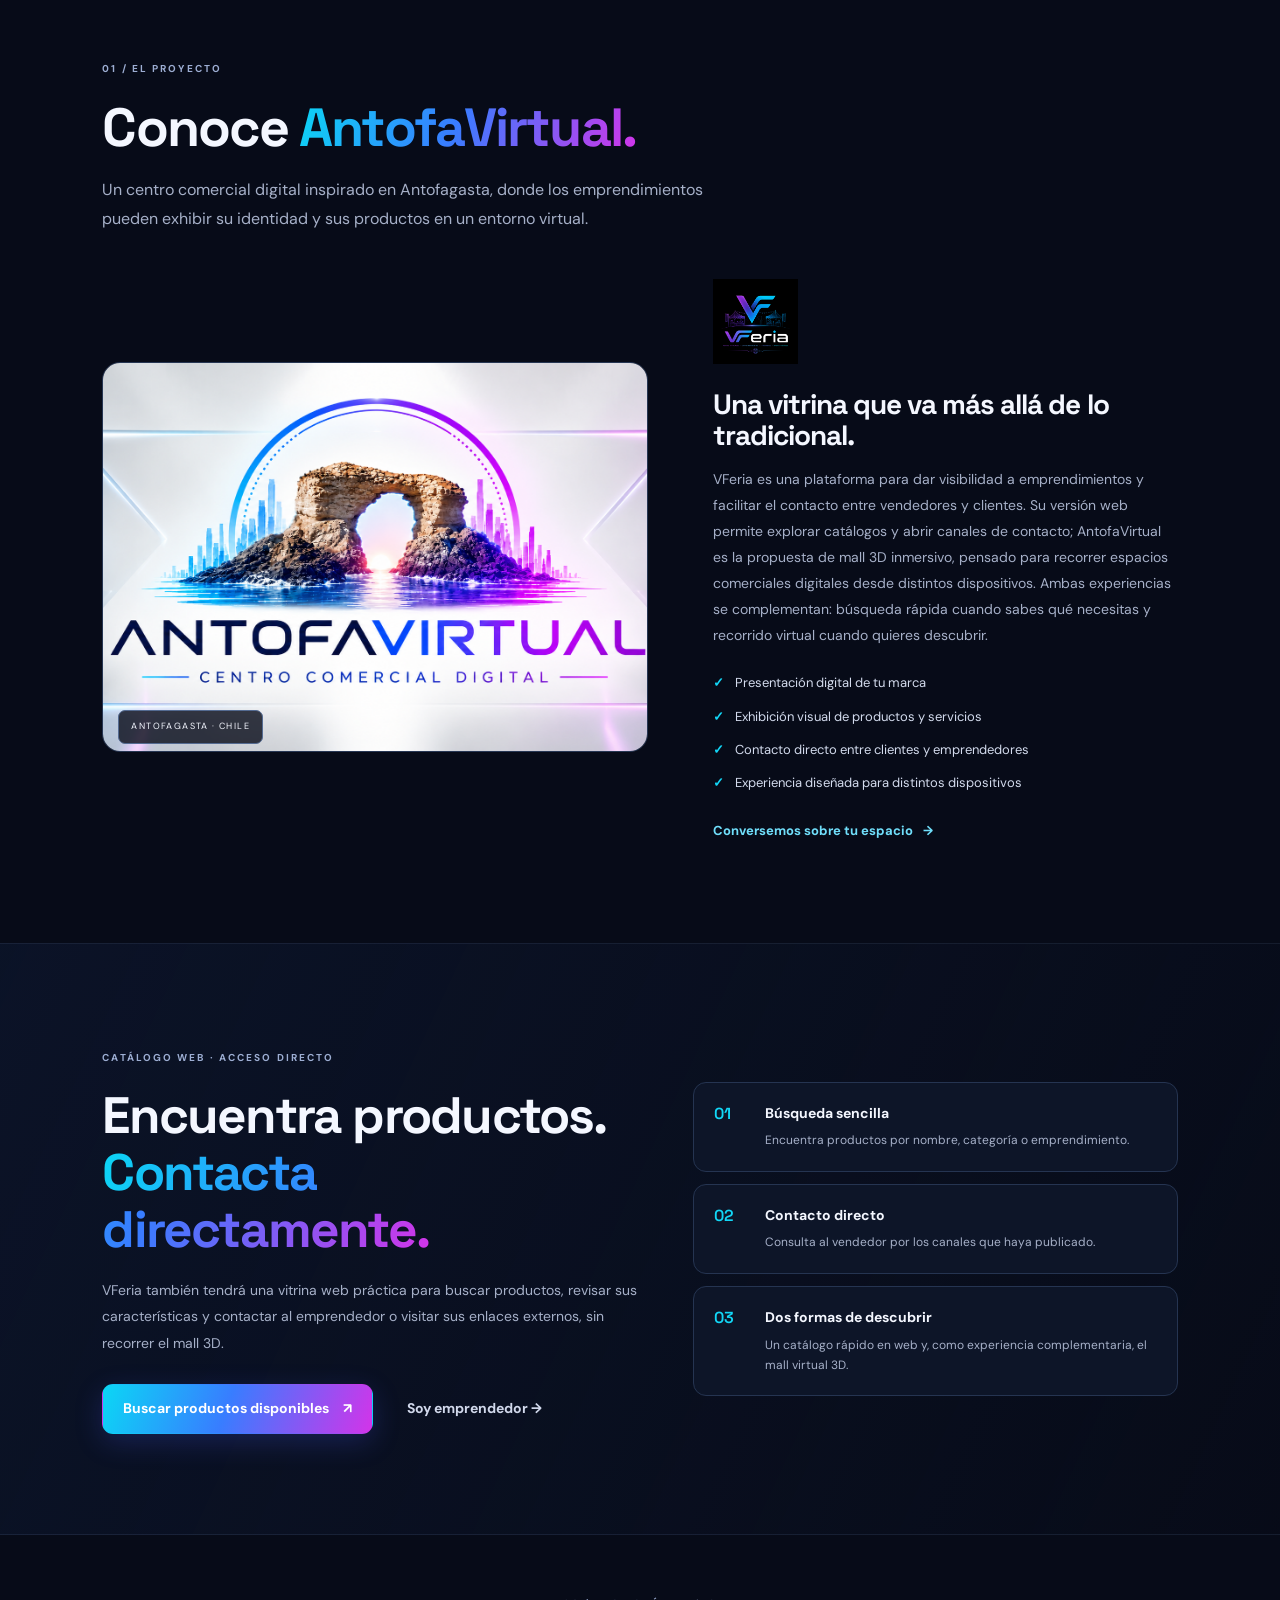
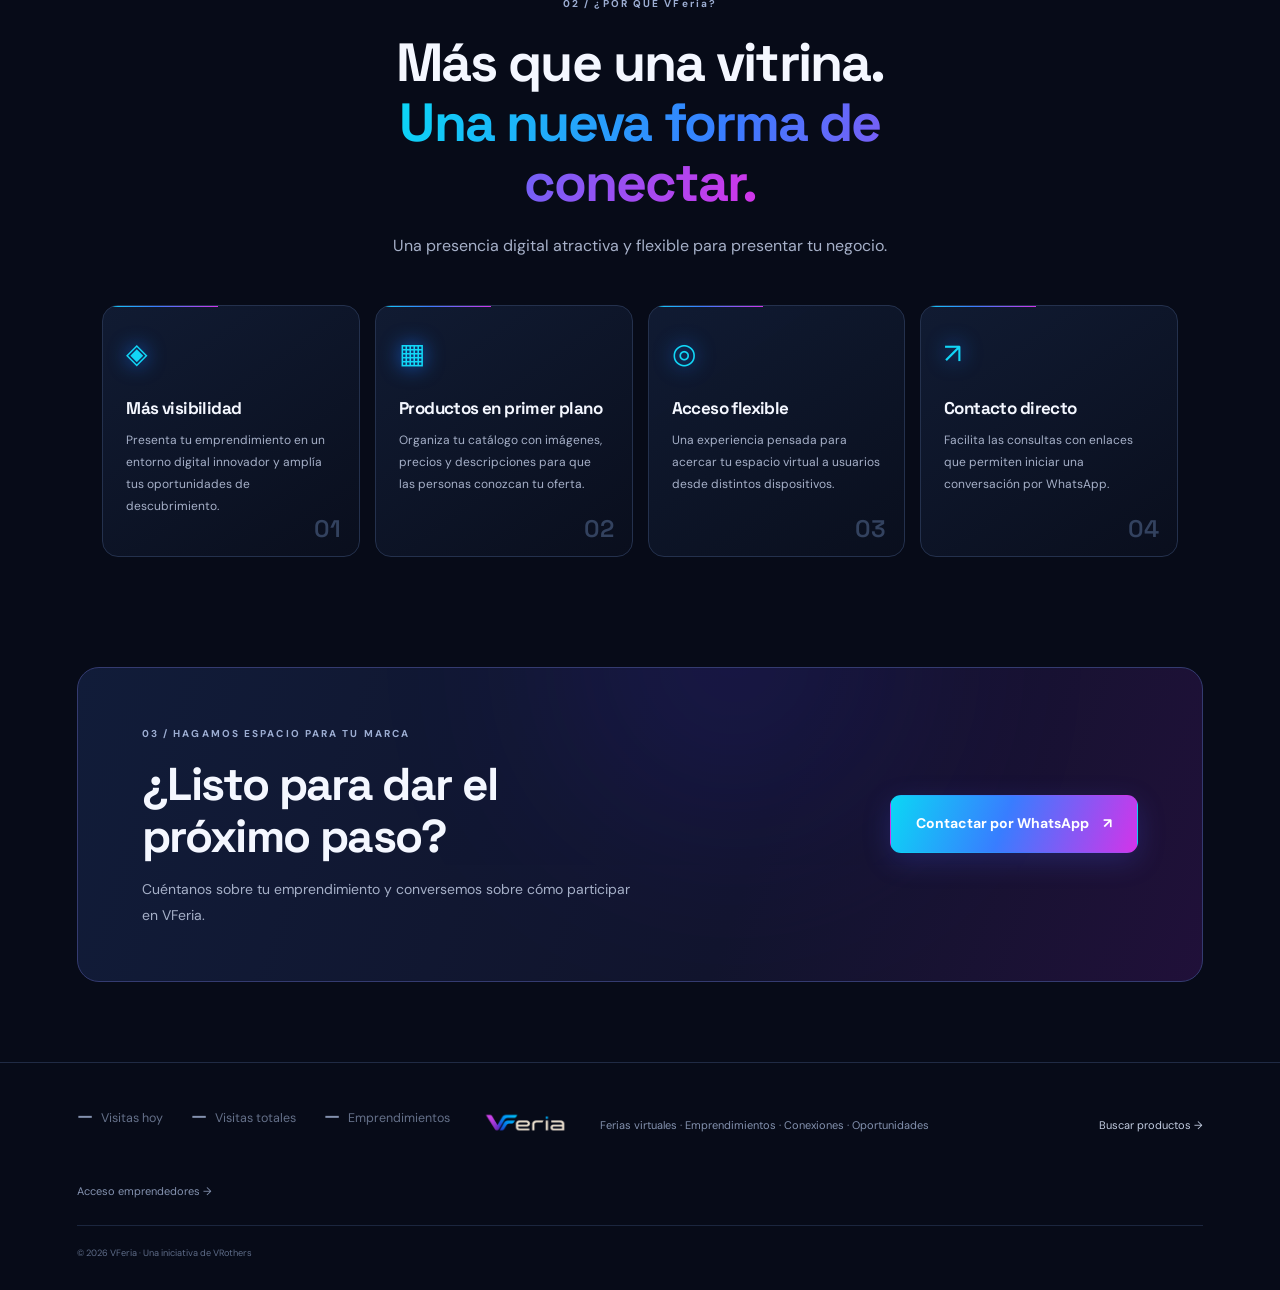
==== commit 959541d3: "0.7v" ====
--- a/index.html
+++ b/index.html
@@ -8,7 +8,7 @@
 <body>
 <header class="topbar"><a class="brand" href="index.html"><img src="assets/VFeria-logo.png" alt="VFeria"></a><nav><a href="#antofavirtual">AntofaVirtual</a><a href="productos.html">Buscar productos</a><a href="#ventajas">Ventajas</a><a href="#contacto">Contacto</a><a class="mobile-login-link" href="login.html">Acceso emprendedores →</a></nav><a class="btn btn-outline desktop-login" href="login.html">Acceso emprendedores</a><button class="menu-toggle" aria-label="Abrir menú" onclick="document.querySelector('nav').classList.toggle('open')">☰</button></header>
 <main>
-<section class="vf-intro-media section"><div class="section-heading center"><span class="eyebrow">VFeria · PRESENTACIÓN</span><div id="vfIntroVideoWrap" class="vf-video-wrap"><div class="vf-video-placeholder">Cargando presentación…</div></div><h2 id="vfIntroVideoTitle" class="vf-video-title"></h2><p id="vfIntroVideoLegend" class="vf-video-legend"></p></div></section>
+<section id="vfPromoBanner" class="vf-promo-banner" hidden aria-label="Promoción VFeria"><a id="vfPromoBannerLink" href="#" target="_blank" rel="noopener"><img id="vfPromoBannerImage" src="" alt="Promoción VFeria"></a><div id="vfPromoDots" class="vf-promo-dots" aria-hidden="true"></div></section><section class="vf-intro-media section"><div class="section-heading center"><span class="eyebrow">VFeria · PRESENTACIÓN</span><div id="vfIntroVideoWrap" class="vf-video-wrap"><div class="vf-video-placeholder">Cargando presentación…</div></div><h2 id="vfIntroVideoTitle" class="vf-video-title"></h2><p id="vfIntroVideoLegend" class="vf-video-legend"></p></div></section>
 <section class="vf-featured-slider" aria-label="Destacados de VFeria"><div id="vfFeaturedTrack" class="vf-featured-track"></div></section>
 <section class="hero">
  <div class="hero-copy"><span class="eyebrow"><span class="dot"></span> FERIAS VIRTUALES · EMPRENDIMIENTOS · CONEXIONES</span>
@@ -24,5 +24,22 @@
 <section class="section benefits" id="ventajas"><div class="section-heading center"><span class="eyebrow">02 / ¿POR QUÉ VFeria?</span><h2>Más que una vitrina.<br><span class="gradient-text">Una nueva forma de conectar.</span></h2><p>Una presencia digital atractiva y flexible para presentar tu negocio.</p></div><div class="benefit-grid"><article class="benefit-card"><div class="benefit-icon">◈</div><h3>Más visibilidad</h3><p>Presenta tu emprendimiento en un entorno digital innovador y amplía tus oportunidades de descubrimiento.</p><span class="card-number">01</span></article><article class="benefit-card"><div class="benefit-icon">▦</div><h3>Productos en primer plano</h3><p>Organiza tu catálogo con imágenes, precios y descripciones para que las personas conozcan tu oferta.</p><span class="card-number">02</span></article><article class="benefit-card"><div class="benefit-icon">◎</div><h3>Acceso flexible</h3><p>Una experiencia pensada para acercar tu espacio virtual a usuarios desde distintos dispositivos.</p><span class="card-number">03</span></article><article class="benefit-card"><div class="benefit-icon">↗</div><h3>Contacto directo</h3><p>Facilita las consultas con enlaces que permiten iniciar una conversación por WhatsApp.</p><span class="card-number">04</span></article></div></section>
 <section class="cta-band" id="contacto"><div class="cta-glow"></div><div><span class="eyebrow">03 / HAGAMOS ESPACIO PARA TU MARCA</span><h2>¿Listo para dar el<br>próximo paso?</h2><p>Cuéntanos sobre tu emprendimiento y conversemos sobre cómo participar en VFeria.</p></div><a class="btn btn-primary btn-large" href="https://wa.me/56988181934?text=Hola%2C%20quiero%20conocer%20VFeria%20y%20AntofaVirtual." target="_blank" rel="noopener">Contactar por WhatsApp <span>↗</span></a></section>
 </main>
-<footer class="footer"><div class="footer-stats"><div><strong id="vfStatTotal">—</strong><span>Visitas totales</span></div><div><strong id="vfStatToday">—</strong><span>Hoy</span></div><div><strong id="vfStatMonth">—</strong><span>Este mes</span></div></div><a class="brand footer-brand" href="index.html"><img src="assets/VFeria-logo.png" alt="VFeria"></a><span>Ferias virtuales · Emprendimientos · Conexiones · Oportunidades</span><a href="productos.html">Buscar productos →</a><a href="login.html">Acceso emprendedores →</a><small>© 2026 VFeria · Una iniciativa de VRothers</small></footer>
+<footer class="footer"><div class="footer-stats">
+
+    <div>
+        <strong id="vfStatToday">—</strong>
+        <span>Visitas hoy</span>
+    </div>
+
+    <div>
+        <strong id="vfStatTotal">—</strong>
+        <span>Visitas totales</span>
+    </div>
+
+    <div>
+        <strong id="vfStatBusinesses">—</strong>
+        <span>Emprendimientos</span>
+    </div>
+
+</div><a class="brand footer-brand" href="index.html"><img src="assets/VFeria-logo.png" alt="VFeria"></a><span>Ferias virtuales · Emprendimientos · Conexiones · Oportunidades</span><a href="productos.html">Buscar productos →</a><a href="login.html">Acceso emprendedores →</a><small>© 2026 VFeria · Una iniciativa de VRothers</small></footer>
 <script src="analytics.js"></script><script src="index.js"></script><script src="site.js"></script></body></html>
--- a/styles.css
+++ b/styles.css
@@ -1,8 +1,2800 @@
 @import url('https://fonts.googleapis.com/css2?family=DM+Sans:wght@400;500;600;700&family=Space+Grotesk:wght@400;500;600;700&display=swap');
-:root{--bg:#070b18;--panel:#0d1427;--panel2:#101a31;--line:#23304b;--text:#f4f7ff;--muted:#a6b0c8;--cyan:#12d7f7;--blue:#347dff;--purple:#a63df5;--pink:#f044c5;--radius:20px;--gradient:linear-gradient(110deg,#0bd7f5 0%,#387dff 46%,#d334e9 100%)}*{box-sizing:border-box}html{scroll-behavior:smooth}body{margin:0;background:var(--bg);color:var(--text);font-family:'DM Sans',sans-serif;line-height:1.55}a{color:inherit;text-decoration:none}button,input,textarea,select{font:inherit}button,a{ -webkit-tap-highlight-color:transparent}.topbar,.dash-topbar{height:86px;display:flex;align-items:center;justify-content:space-between;padding:0 clamp(22px,6vw,90px);border-bottom:1px solid rgba(151,174,226,.12);background:rgba(7,11,24,.88);backdrop-filter:blur(16px);position:sticky;top:0;z-index:10}.brand img{width:145px;max-height:60px;object-fit:contain}.topbar nav{display:flex;gap:34px;color:#c2cbe0;font-size:14px}.topbar nav a:hover,.footer a:hover{color:var(--cyan)}.btn{display:inline-flex;align-items:center;justify-content:center;gap:14px;padding:13px 20px;border-radius:11px;font-weight:700;font-size:14px;cursor:pointer;border:1px solid transparent;transition:transform .2s,filter .2s;background:none;color:var(--text)}.btn:hover{transform:translateY(-2px);filter:brightness(1.1)}.btn-primary{background:var(--gradient);color:#fff;box-shadow:0 8px 28px rgba(71,91,255,.22)}.btn-outline{border-color:#354361;background:rgba(255,255,255,.025)}.btn-quiet{color:#d1d8eb}.btn-large{padding:17px 25px;white-space:nowrap}.btn-small{padding:9px 13px;font-size:12px}.btn-full{width:100%;margin-top:20px}.menu-toggle{display:none;color:white;background:none;border:0;font-size:24px}.hero{display:grid;grid-template-columns:1fr 1.02fr;gap:5%;align-items:center;max-width:1440px;margin:auto;padding:70px clamp(22px,6vw,90px) 58px;min-height:600px}.eyebrow{display:inline-flex;align-items:center;gap:10px;font-size:10px;letter-spacing:2.1px;color:#9daed3;font-weight:700}.dot,.pulse{width:7px;height:7px;border-radius:50%;background:var(--cyan);box-shadow:0 0 14px var(--cyan)}h1,h2,h3,p{margin-top:0}h1,h2,h3{font-family:'Space Grotesk',sans-serif;line-height:1.12;letter-spacing:-.035em}.hero h1{font-size:clamp(42px,5.3vw,74px);margin:25px 0 22px;max-width:700px}.gradient-text{background:var(--gradient);-webkit-background-clip:text;background-clip:text;color:transparent}.lead{font-size:17px;color:#aeb9d1;max-width:560px;line-height:1.8}.hero-actions{display:flex;gap:13px;align-items:center;margin-top:28px;flex-wrap:wrap}.hero-stats{display:flex;gap:35px;margin-top:48px;padding-top:24px;border-top:1px solid var(--line)}.hero-stats div{display:flex;flex-direction:column;gap:4px}.hero-stats strong{font:600 22px 'Space Grotesk';color:#fff}.hero-stats span{font-size:11px;color:#8f9dbb}.hero-visual{position:relative;min-width:0}.hero-visual>img{width:100%;height:450px;object-fit:cover;border-radius:22px;border:1px solid #263b69;box-shadow:0 20px 80px #050916;display:block}.hero-visual:after{content:"";position:absolute;inset:0;border-radius:22px;background:linear-gradient(0deg,rgba(4,8,21,.65),transparent 48%,rgba(20,35,70,.08));pointer-events:none}.floating-card{position:absolute;z-index:2;bottom:48px;left:-28px;background:rgba(12,20,40,.9);backdrop-filter:blur(14px);border:1px solid #34486e;border-radius:14px;padding:15px 18px;display:flex;align-items:center;gap:12px;box-shadow:0 10px 35px #030611}.floating-card div{display:flex;flex-direction:column}.floating-card b{font-size:12px}.floating-card small{font-size:11px;color:#9eacc7}.arrow{margin-left:12px;color:var(--cyan)}.visual-caption{position:absolute;z-index:2;bottom:16px;left:20px;right:20px;display:flex;justify-content:space-between;font-size:9px;letter-spacing:1.8px;color:#c7d4ef}.trust-strip{display:flex;justify-content:center;align-items:center;gap:25px;flex-wrap:wrap;padding:20px;border-block:1px solid rgba(151,174,226,.12);color:#7e8eaf;font-size:9px;letter-spacing:1.8px}.trust-strip i{width:4px;height:4px;border-radius:50%;background:var(--purple)}.section{padding:100px clamp(22px,8vw,120px);max-width:1500px;margin:auto}.section-heading{max-width:660px;margin-bottom:45px}.section-heading h2{font-size:clamp(34px,4.2vw,54px);margin:18px 0}.section-heading p{color:var(--muted);line-height:1.8}.about-grid{display:grid;grid-template-columns:1.08fr .92fr;gap:65px;align-items:center}.about-image{position:relative}.about-image img{width:100%;height:390px;object-fit:cover;border-radius:18px;border:1px solid #263653}.image-tag{position:absolute;bottom:16px;left:16px;padding:9px 12px;border:1px solid #546b92;background:rgba(7,11,24,.8);border-radius:7px;font-size:9px;letter-spacing:1.4px}.mini-logo{width:100%;height:85px;margin-bottom:25px;display:flex;align-items:center;overflow:hidden}.mini-logo img{width:100%;height:100%;object-fit:contain;object-position:left center}.about-content h3{font-size:28px;margin-bottom:16px}.about-content p,.benefit-card p,.cta-band p{color:var(--muted);font-size:14px;line-height:1.85}.check-list{list-style:none;padding:0;margin:25px 0;display:grid;gap:13px}.check-list li{font-size:13px;color:#d3dbed;display:flex;gap:11px;align-items:center}.check-list span{color:var(--cyan);font-weight:bold}.text-link{display:inline-flex;gap:10px;align-items:center;color:#70dffb;font-size:13px;font-weight:700}.benefits{padding-top:55px}.center{text-align:center;margin-inline:auto}.benefit-grid{display:grid;grid-template-columns:repeat(4,1fr);gap:15px}.benefit-card{position:relative;min-height:240px;padding:26px 23px;border:1px solid #24314d;border-radius:16px;background:linear-gradient(145deg,rgba(19,31,57,.8),rgba(10,15,30,.85));overflow:hidden}.benefit-card:before{content:"";position:absolute;top:0;left:0;width:45%;height:1px;background:var(--gradient)}.benefit-icon{font-size:28px;color:var(--cyan);margin-bottom:23px;text-shadow:0 0 20px #1675ff}.benefit-card h3{font-size:17px;margin-bottom:11px}.benefit-card p{font-size:12px}.card-number{position:absolute;right:18px;bottom:12px;color:#33425f;font:600 24px 'Space Grotesk'}.cta-band{position:relative;overflow:hidden;margin:10px clamp(22px,6vw,90px) 80px;padding:52px clamp(25px,5vw,70px);border:1px solid #343b70;border-radius:22px;background:linear-gradient(110deg,#111c39,#11142c 60%,#201039);display:flex;justify-content:space-between;align-items:center;gap:30px}.cta-glow{position:absolute;width:300px;height:300px;border-radius:50%;background:#542cff;filter:blur(120px);opacity:.18;left:45%;top:-160px}.cta-band>div:not(.cta-glow),.cta-band>a{position:relative;z-index:1}.cta-band h2{font-size:clamp(32px,4vw,46px);margin:15px 0}.cta-band p{max-width:500px;margin-bottom:0}.footer{border-top:1px solid #202b44;padding:30px clamp(22px,6vw,90px);display:flex;align-items:center;gap:25px;flex-wrap:wrap;color:#8492af;font-size:11px}.footer-brand img{width:100px}.footer>a:nth-of-type(2){margin-left:auto;color:#c3cde1}.footer small{width:100%;border-top:1px solid #1b263e;padding-top:20px;color:#5e6c88}.auth-page{min-height:100vh;background:#080c19}.back-home{position:absolute;top:24px;left:32px;z-index:5;font-size:12px;color:#c4cee2}.auth-layout{min-height:100vh;display:grid;grid-template-columns:1fr 1fr}.auth-art{position:relative;min-height:100vh;overflow:hidden}.auth-art>img{position:absolute;width:100%;height:100%;object-fit:cover}.auth-art-shade{position:absolute;inset:0;background:linear-gradient(0deg,rgba(4,8,20,.88),rgba(4,8,20,.1) 70%),linear-gradient(90deg,transparent 70%,#080c19)}.auth-art-copy{position:absolute;bottom:70px;left:clamp(30px,7vw,100px)}.auth-art-copy img{width:160px;max-height:80px;object-fit:contain;object-position:left}.auth-art-copy p{font:600 clamp(30px,4vw,48px) 'Space Grotesk';margin-top:25px}.auth-art-copy p span{color:#66dfff}.auth-panel{display:flex;align-items:center;justify-content:center;padding:90px 35px}.auth-form-wrap{width:100%;max-width:390px}.auth-mark{display:none}.auth-form-wrap h1{font-size:38px;margin:16px 0}.muted{color:var(--muted);font-size:13px;line-height:1.7}.auth-form-wrap form{margin-top:35px}.auth-form-wrap label,.dashboard-page label{display:block;font-size:12px;color:#c6d0e5;font-weight:600;margin:0 0 8px}.auth-form-wrap input,.dashboard-page input,.dashboard-page textarea,.dashboard-page select{width:100%;border:1px solid #2b3855;border-radius:9px;background:#0a1122;color:#f5f7ff;padding:13px 14px;outline:none;margin-bottom:20px;font-size:13px}.auth-form-wrap input:focus,.dashboard-page input:focus,.dashboard-page textarea:focus,.dashboard-page select:focus{border-color:#468cff;box-shadow:0 0 0 3px rgba(55,125,255,.12)}input::placeholder,textarea::placeholder{color:#62708d}.form-message{font-size:12px;color:#ffbd73;min-height:16px}.demo-note{border:1px solid #303957;background:#10182b;padding:14px;border-radius:10px;margin:25px 0}.demo-note b{font-size:12px;color:#b9c7e4}.demo-note p{font-size:11px;color:#8492af;margin:5px 0 0;line-height:1.7}.auth-form-wrap>.text-link{font-size:11px}.dashboard-page{background:#080d1b;min-height:100vh}.dash-topbar{position:relative;padding-inline:30px;height:72px}.dash-topbar .brand img{width:115px}.dash-top-right{display:flex;align-items:center;gap:18px}.status-pill{font-size:11px;color:#9dacc8}.status-pill i{display:inline-block;width:6px;height:6px;border-radius:50%;background:#42d9a3;margin-right:7px}.dashboard-shell{display:grid;grid-template-columns:245px minmax(0,1fr);max-width:1600px;margin:auto;min-height:calc(100vh - 72px)}.sidebar{padding:28px 16px;border-right:1px solid #202b43;display:flex;flex-direction:column;gap:8px}.side-user{display:flex;align-items:center;gap:11px;padding:5px 9px 25px;border-bottom:1px solid #202b43;margin-bottom:13px}.user-avatar{width:38px;height:38px;border-radius:12px;background:var(--gradient);display:grid;place-items:center;font-weight:700}.side-user div:last-child{display:flex;flex-direction:column}.side-user b{font-size:11px}.side-user small{font-size:9px;color:#8795b1;margin-top:4px}.side-link{display:flex;align-items:center;gap:12px;padding:12px 13px;border-radius:8px;color:#a1aec8;font-size:13px}.side-link.active,.side-link:hover{background:#152443;color:#fff}.side-link.active{box-shadow:inset 2px 0 var(--cyan)}.side-help{margin-top:auto;padding:16px;border:1px solid #293652;border-radius:12px;background:#10192c}.side-help b{font-size:12px}.side-help p{font-size:11px;color:#8998b4;line-height:1.7}.side-help a{font-size:11px;color:#6edfff}.dashboard-main{padding:34px clamp(18px,4vw,55px);max-width:1150px;width:100%;margin:0 auto}.dashboard-heading{display:flex;justify-content:space-between;align-items:center;gap:20px;margin-bottom:24px}.dashboard-heading h1{font-size:31px;margin:9px 0}.dashboard-heading p{margin-bottom:0}.prototype-alert{display:flex;gap:12px;align-items:flex-start;padding:13px 16px;background:#15203a;border:1px solid #2b4169;border-radius:10px;margin-bottom:24px;color:#a8b8d6}.prototype-alert>span{color:var(--cyan)}.prototype-alert p{font-size:11px;margin:0;line-height:1.7}.prototype-alert b{color:#dce8ff}.dash-card{border:1px solid #25324d;background:#0d1426;border-radius:15px;padding:25px;margin-bottom:20px;scroll-margin-top:25px}.card-heading{display:flex;align-items:center;gap:13px;margin-bottom:24px}.step-number{width:35px;height:35px;flex:none;border:1px solid #3c4b70;border-radius:10px;display:grid;place-items:center;color:#6be1ff;font:600 13px 'Space Grotesk'}.card-heading h2{font-size:19px;margin:0 0 5px}.card-heading p{font-size:11px;color:#8997b2;margin:0}.form-grid{display:grid;grid-template-columns:1fr 1fr;column-gap:18px}.form-grid input,.form-grid textarea,.form-grid select{margin-bottom:17px}.form-grid textarea{resize:vertical}.span-2{grid-column:span 2}.upload-zone{display:flex;align-items:center;gap:15px;padding:18px;border:1px dashed #3a4b70;background:#0a1120;border-radius:10px;min-height:95px}.upload-button{width:40px;height:40px;border-radius:10px;border:1px solid #3e5784;background:#152647;color:#7ce4ff;font-size:23px;cursor:pointer}.upload-zone b{font-size:12px}.upload-zone p{font-size:10px;color:#8594b1;margin:4px 0}.upload-zone .text-link{font-size:11px}.logo-preview{width:65px;height:65px;object-fit:contain;margin-left:auto;border-radius:8px;background:#fff}.product-heading{position:relative}.counter{margin-left:auto;color:#72dfff;font-size:11px;border:1px solid #2b4b71;padding:7px 10px;border-radius:8px}.products-list{display:grid;gap:15px}.product-editor{padding:18px;border:1px solid #263550;border-radius:12px;background:#0a1120}.product-editor-head{display:flex;align-items:center;gap:12px;margin-bottom:20px}.product-thumb{width:40px;height:40px;border-radius:9px;background:#172442;display:grid;place-items:center;font-size:20px;color:#6be2ff}.product-editor-head>div:nth-child(2){display:flex;flex-direction:column;gap:3px}.product-editor-head b{font-size:13px}.product-editor-head small{font-size:10px;color:#8594b0}.remove-product{margin-left:auto;border:1px solid #533047;background:#271827;color:#ff9bb9;width:31px;height:31px;border-radius:8px;font-size:20px;cursor:pointer}.image-preview-wrap{margin-top:-8px;margin-bottom:14px}.p-preview{max-width:160px;max-height:100px;object-fit:contain;border-radius:8px;border:1px solid #293853}.product-actions{border-top:1px solid #202b42;padding-top:14px;display:flex;justify-content:space-between;align-items:center;gap:12px}.whatsapp-preview{font-size:11px;font-weight:700;color:#5ce5a3}.product-hint,.helper-text{font-size:10px;color:#7e8ba6}.helper-text{line-height:1.8;margin:14px 0 0}.btn-add{width:100%;border:1px dashed #3c5075;color:#92b5e8;margin-top:15px}.save-row{display:flex;align-items:center;justify-content:space-between;gap:15px;padding:10px 2px 30px}.save-row span{font-size:11px;color:#8291ac}.dash-footer{border-top:1px solid #202b43;padding:20px 0;color:#5f6e89;font-size:10px}@media(max-width:1000px){.hero{grid-template-columns:1fr;gap:38px;padding-top:50px}.hero-copy{max-width:760px}.hero-visual>img{height:420px}.about-grid{gap:35px}.benefit-grid{grid-template-columns:repeat(2,1fr)}.topbar nav{gap:17px}.dashboard-shell{grid-template-columns:205px minmax(0,1fr)}.sidebar{padding-inline:10px}.dashboard-main{padding-inline:22px}}@media(max-width:700px){.topbar{height:70px;padding-inline:18px}.topbar nav{display:none;position:absolute;top:69px;left:0;right:0;padding:20px;background:#0b1223;border-bottom:1px solid var(--line);flex-direction:column}.topbar nav.open{display:flex}.topbar>.btn{display:none}.menu-toggle{display:block}.brand img{width:115px}.hero{padding:42px 20px 38px}.hero h1{font-size:43px}.lead{font-size:15px}.hero-stats{gap:17px;justify-content:space-between}.hero-stats strong{font-size:19px}.hero-stats span{font-size:9px}.hero-visual>img{height:310px}.floating-card{left:10px;bottom:45px}.trust-strip{gap:12px;font-size:8px}.section{padding:65px 20px}.section-heading h2{font-size:37px}.about-grid{grid-template-columns:1fr;gap:30px}.about-image img{height:280px}.mini-logo{height:60px}.benefit-grid{grid-template-columns:1fr}.benefit-card{min-height:190px}.cta-band{margin:0 18px 50px;padding:30px 24px;align-items:flex-start;flex-direction:column}.cta-band h2{font-size:36px}.footer{gap:15px;padding:25px 20px}.footer>span{width:100%;order:2}.footer>a:nth-of-type(2){margin-left:0}.footer small{order:3}.auth-layout{grid-template-columns:1fr}.auth-art{display:none}.auth-panel{padding:90px 24px 40px}.auth-mark{display:block;margin-bottom:35px}.auth-mark img{width:125px;max-height:60px;object-fit:contain}.back-home{left:22px;top:22px}.auth-form-wrap h1{font-size:34px}.dash-topbar{padding-inline:16px}.dash-topbar .brand img{width:95px}.status-pill{display:none}.dashboard-shell{display:block}.sidebar{border-right:0;border-bottom:1px solid #202b43;padding:10px 14px;flex-direction:row;align-items:center;overflow:auto}.side-user{display:none}.side-link{white-space:nowrap;font-size:11px;padding:10px}.side-help{display:none}.dashboard-main{padding:25px 14px}.dashboard-heading{align-items:flex-start;flex-direction:column}.dashboard-heading h1{font-size:27px}.dashboard-heading>.btn{width:100%}.dash-card{padding:18px 14px}.form-grid{grid-template-columns:1fr}.span-2{grid-column:span 1}.card-heading h2{font-size:17px}.card-heading p{font-size:10px}.product-heading{flex-wrap:wrap}.product-heading .counter{margin-left:auto}.product-editor{padding:14px 10px}.product-actions{align-items:flex-start;flex-direction:column}.save-row{align-items:stretch;flex-direction:column}.save-row .btn{width:100%}.save-row span{line-height:1.6}.upload-zone{flex-wrap:wrap}.logo-preview{margin-left:0}}.heading-actions{display:flex;align-items:center;gap:10px;flex-wrap:wrap}.logo-preview-wide{width:150px;height:75px;max-width:35%;object-fit:contain;background:#fff}.upload-copy{flex:1;min-width:180px}.product-upload-zone{display:flex;align-items:center;gap:14px;padding:14px;border:1px dashed #3a4b70;background:#080f1e;border-radius:10px;min-height:88px;margin-bottom:18px}.product-upload-zone>div{flex:1}.product-upload-zone b{font-size:12px}.product-upload-zone p{font-size:10px;color:#8594b1;margin:4px 0}.p-preview{width:86px;height:86px;object-fit:cover;border-radius:8px;border:1px solid #293853}.product-thumb img{width:100%;height:100%;object-fit:cover;border-radius:9px}.image-editor-overlay{position:fixed;inset:0;z-index:100;background:rgba(2,5,14,.82);backdrop-filter:blur(9px);display:flex;align-items:center;justify-content:center;padding:20px}.image-editor-overlay[hidden]{display:none}.image-editor-modal{width:min(700px,100%);max-height:94vh;overflow:auto;background:#0d1528;border:1px solid #36496e;border-radius:18px;padding:24px;box-shadow:0 30px 100px #000}.editor-header{display:flex;justify-content:space-between;gap:15px;align-items:flex-start}.editor-header h2{font-size:23px;margin:9px 0}.editor-header p{font-size:12px;color:#91a0bd;margin:0 0 18px}.editor-preview-frame{max-height:48vh;display:flex;justify-content:center;align-items:center;overflow:hidden;background:repeating-conic-gradient(#111a2c 0% 25%,#0c1425 0% 50%) 50%/20px 20px;border:1px solid #2b3b5c;border-radius:12px;padding:12px}.editor-preview-frame canvas{display:block;max-width:100%;max-height:42vh;width:auto;height:auto;object-fit:contain}.editor-controls{display:grid;grid-template-columns:1fr;gap:7px;margin-top:18px}.editor-controls label{font-size:11px;color:#b9c7e0;font-weight:600}.editor-controls select{width:100%;padding:11px;border-radius:8px;border:1px solid #2d3d5d;background:#091122;color:#fff}.editor-controls input[type=range]{width:100%;accent-color:#6d83ff;margin-bottom:8px}.editor-actions{display:flex;justify-content:flex-end;gap:10px;margin-top:14px}.editor-open{overflow:hidden}.store-page{min-height:100vh;background:radial-gradient(ellipse at 70% 0%,rgba(42,74,154,.17),transparent 38%),#080d1b}.store-topbar{position:relative}.storefront{max-width:1250px;margin:0 auto;padding:35px clamp(18px,5vw,65px) 80px;min-height:65vh}.store-hero{display:flex;align-items:center;gap:28px;padding:30px;border:1px solid #283756;border-radius:18px;background:linear-gradient(120deg,#111e3a,#0e1428);margin-bottom:36px}.store-logo{width:min(250px,32%);aspect-ratio:2/1;object-fit:contain;background:#fff;border-radius:10px;padding:8px}.store-hero h1{font-size:clamp(30px,4vw,48px);margin:12px 0}.store-hero p{max-width:650px;color:#a7b5cf;font-size:14px;line-height:1.8}.store-meta{color:#6fe2ff;font-size:11px;letter-spacing:1px}.store-section-head{display:flex;justify-content:space-between;align-items:end;margin-bottom:20px}.store-section-head h2{font-size:30px;margin:10px 0 0}.store-grid{display:grid;grid-template-columns:repeat(3,minmax(0,1fr));gap:18px}.store-product{overflow:hidden;border:1px solid #283653;border-radius:15px;background:#0e1629;display:flex;flex-direction:column}.store-product-image,.store-product-placeholder{width:100%;aspect-ratio:1/1;object-fit:cover;background:#111d34}.store-product-placeholder{display:grid;place-items:center;color:#7788a8;font-size:12px}.store-product-body{padding:18px;display:flex;flex-direction:column;align-items:flex-start;flex:1}.store-product-body h3{font-size:18px;margin:0 0 9px}.store-product-body strong{color:#70e3ff;font-size:17px}.store-product-body p{color:#9eacc5;font-size:12px;line-height:1.75;margin:12px 0 18px}.store-buy{margin-top:auto;width:100%;font-size:12px}.store-no-link{font-size:10px;color:#f0bb78;margin-top:auto}.empty-store{max-width:550px;margin:70px auto;text-align:center;padding:45px 25px;border:1px solid #2a3856;border-radius:18px;background:#0e1629}.empty-store-icon{font-size:42px;color:#6ce3ff}.empty-store h2{font-size:27px;margin:15px 0}.empty-store p{font-size:13px;color:#9eacc6;line-height:1.8;margin-bottom:22px}@media(max-width:800px){.store-grid{grid-template-columns:repeat(2,minmax(0,1fr))}.heading-actions{width:100%}.heading-actions .btn{flex:1}.store-hero{align-items:flex-start;flex-direction:column}.store-logo{width:min(280px,100%)}.editor-preview-frame canvas{max-height:35vh}}@media(max-width:520px){.store-grid{grid-template-columns:1fr}.storefront{padding-inline:14px}.store-hero{padding:20px}.editor-actions{flex-direction:column-reverse}.editor-actions .btn{width:100%}.image-editor-modal{padding:16px}.product-upload-zone{flex-wrap:wrap}.p-preview{margin-left:0}}
-
-/* VFeria public searchable catalog */
-.mobile-login-link{display:none}.quick-catalog{display:grid;grid-template-columns:1.05fr .95fr;gap:55px;align-items:center;border-block:1px solid rgba(151,174,226,.1);max-width:none;background:linear-gradient(115deg,rgba(13,23,47,.65),rgba(8,12,25,.15))}.quick-catalog-copy h2{font-size:clamp(34px,4vw,52px);margin:18px 0}.quick-catalog-copy p{max-width:620px;color:var(--muted);font-size:14px;line-height:1.9}.quick-catalog-points{display:grid;gap:12px}.quick-catalog-points>div{display:grid;grid-template-columns:38px 1fr;column-gap:13px;padding:20px;border:1px solid #253451;border-radius:13px;background:#0d1528}.quick-catalog-points span{grid-row:span 2;color:var(--cyan);font:600 16px 'Space Grotesk'}.quick-catalog-points b{font-size:14px}.quick-catalog-points p{margin:6px 0 0;color:var(--muted);font-size:12px;line-height:1.7}.catalog-shell{max-width:1400px;margin:auto;padding:45px clamp(18px,5vw,70px) 75px}.catalog-intro{padding:25px 0 35px;max-width:850px}.catalog-intro h1{font-size:clamp(34px,5vw,62px);margin:20px 0}.catalog-intro p{color:#aab7d0;max-width:800px;line-height:1.9;font-size:14px}.catalog-tools{padding:24px;border:1px solid #263653;border-radius:17px;background:linear-gradient(120deg,#101a31,#0b1223);margin-bottom:30px}.catalog-search-label,.catalog-filters label{display:block;font-size:12px;color:#c8d3e8;font-weight:700;margin-bottom:8px}.catalog-tools input,.catalog-tools select{width:100%;background:#080f1e;border:1px solid #30405f;color:#f4f7ff;border-radius:9px;padding:13px 14px;outline:none}.catalog-tools input:focus,.catalog-tools select:focus{border-color:#12d7f7;box-shadow:0 0 0 3px #12d7f71a}.catalog-filters{display:grid;grid-template-columns:minmax(0,1fr) minmax(0,1fr) auto;gap:15px;align-items:end;margin-top:16px}.catalog-filters label{margin:0}.catalog-filters select{display:block;margin-top:8px}.catalog-filters .btn{height:44px}.catalog-result-row{display:flex;justify-content:space-between;align-items:center;gap:15px;margin-top:15px}.catalog-result-row p{font-size:11px;color:#91a1bd;margin:0}.catalog-refresh{background:none;border:0;color:#71dcf7;font-size:11px;font-weight:700;cursor:pointer}.catalog-grid{display:grid;grid-template-columns:repeat(3,minmax(0,1fr));gap:18px}.catalog-product{overflow:hidden;display:flex;flex-direction:column;background:#0d1528;border:1px solid #263653;border-radius:15px;min-width:0}.catalog-image-wrap{position:relative;background:#101b31}.catalog-image{display:block;width:100%;aspect-ratio:1/1;object-fit:cover}.catalog-image-placeholder{aspect-ratio:1/1;display:grid;place-items:center;color:#7184a8;background:linear-gradient(135deg,#111e39,#0b1120);font:600 25px 'Space Grotesk'}.catalog-business-chip{position:absolute;left:12px;bottom:12px;max-width:calc(100% - 24px);overflow:hidden;text-overflow:ellipsis;white-space:nowrap;background:rgba(5,10,22,.85);border:1px solid #3a4c6e;border-radius:7px;padding:6px 9px;font-size:10px;color:#dbe8ff;backdrop-filter:blur(8px)}.catalog-product-body{padding:17px;display:flex;flex-direction:column;align-items:flex-start;flex:1}.catalog-product-meta{display:flex;gap:8px;flex-wrap:wrap;color:#8394b4;font-size:9px;letter-spacing:.5px;text-transform:uppercase}.catalog-product-body h2{font-size:19px;margin:10px 0}.catalog-price{font-size:19px;color:#72e5ff}.catalog-description{font-size:12px;line-height:1.8;color:#a4b1ca;margin:12px 0 18px;white-space:pre-line}.catalog-card-actions{display:grid;gap:9px;width:100%;margin-top:auto}.catalog-card-actions .btn{width:100%;font-size:11px;padding:11px 12px}.catalog-external{text-align:center;font-size:11px;color:#80dcf5;padding:6px}.catalog-no-contact{font-size:10px;color:#d5ae79}.catalog-empty,.catalog-error{padding:35px 20px;text-align:center;border:1px solid #2a3856;border-radius:15px;background:#0e1629;color:#a9b6cf}.catalog-empty h2{color:#f4f7ff}.catalog-empty p{font-size:13px;line-height:1.8}.catalog-error code{color:#73e1fb}.catalog-note{margin-top:45px;padding:24px;border:1px solid #2e3b60;border-radius:15px;background:#10182c;display:flex;align-items:center;gap:16px;flex-wrap:wrap}.catalog-note b{font-size:14px}.catalog-note span{font-size:12px;color:#a2b0c9}.catalog-note a{margin-left:auto;color:#71def8;font-size:12px;font-weight:700}@media(max-width:1000px){.catalog-grid{grid-template-columns:repeat(2,minmax(0,1fr))}.quick-catalog{gap:30px}}@media(max-width:700px){.topbar .desktop-login{display:none}.mobile-login-link{display:block;color:#8eeaff!important;font-weight:700}.quick-catalog{grid-template-columns:1fr;gap:25px}.catalog-shell{padding-top:28px}.catalog-tools{padding:16px}.catalog-filters{grid-template-columns:1fr}.catalog-filters .btn{width:100%}.catalog-grid{grid-template-columns:1fr}.catalog-note{align-items:flex-start;flex-direction:column}.catalog-note a{margin-left:0}.catalog-result-row{align-items:flex-start}.catalog-intro h1{font-size:38px}}
-
-/* VFeria ampliación 2026 */
-.vf-intro-media{padding-top:34px;padding-bottom:24px}.vf-video-wrap{width:min(900px,100%);aspect-ratio:16/9;margin:18px auto 14px;border-radius:20px;overflow:hidden;background:#070b16;border:1px solid rgba(255,255,255,.12);box-shadow:0 18px 50px rgba(0,0,0,.18)}.vf-video-wrap iframe{width:100%;height:100%;border:0}.vf-video-placeholder{height:100%;display:grid;place-items:center;color:#9ca3af}.vf-video-title{margin:10px 0 5px}.vf-video-legend{max-width:760px;margin:0 auto;color:#667085}.vf-featured-slider{overflow:hidden;padding:10px 0 28px}.vf-featured-track{display:flex;gap:16px;width:max-content;will-change:transform;padding:0 18px}.vf-featured-card{width:260px;flex:0 0 260px;border:1px solid rgba(255,255,255,.1);background:rgba(255,255,255,.04);border-radius:18px;overflow:hidden;text-decoration:none;color:inherit;box-shadow:0 10px 28px rgba(0,0,0,.12)}.vf-featured-image{aspect-ratio:1;background:#0b1220;overflow:hidden}.vf-featured-image img{width:100%;height:100%;object-fit:contain}.vf-featured-copy{padding:13px}.vf-featured-copy small{display:block;font-size:.68rem;letter-spacing:.08em;opacity:.72}.vf-featured-copy strong{display:block;margin-top:4px}.vf-featured-copy span{display:block;margin-top:3px;font-size:.82rem;opacity:.72}.vf-featured-empty{padding:20px;margin:auto;color:#667085}.footer-stats{display:flex;gap:28px;align-items:center;flex-wrap:wrap;margin-bottom:18px}.footer-stats div{display:flex;gap:8px;align-items:baseline}.footer-stats strong{font-size:1.1rem}.footer-stats span{font-size:.78rem;opacity:.75}.store-business-banner{padding:26px;margin-bottom:20px;border:1px solid #e4e7ec;border-radius:20px;background:#fff;box-shadow:0 10px 30px rgba(15,23,42,.05)}.store-business-brand{display:grid;grid-template-columns:150px 1fr;gap:20px;align-items:center}.store-business-brand img{width:150px;aspect-ratio:2/1;object-fit:contain;border-radius:12px;background:#f8fafc;padding:8px}.store-business-brand h1{margin:.2em 0}.store-business-video{margin-top:18px;aspect-ratio:16/9;max-width:760px;border-radius:16px;overflow:hidden;background:#0b1220}.store-business-video iframe{width:100%;height:100%;border:0}.store-business-links{display:flex;flex-wrap:wrap;align-items:center;gap:9px;margin-top:16px}.social-action{display:inline-flex;align-items:center;min-height:40px;padding:9px 13px;border:1px solid #d8dee8;border-radius:10px;text-decoration:none;font-weight:700;background:#fff}.whatsapp-action,.whatsapp-button{background:#25D366!important;border-color:#25D366!important;color:#fff!important}.social-button{background:#f4f0ff!important;border-color:#cfc4ff!important;color:#4c3a85!important}.store-count{font-weight:700;color:#667085;margin-left:auto}.catalog-search-row{margin-bottom:14px}.catalog-filters{display:grid;grid-template-columns:repeat(3,minmax(0,1fr)) auto;gap:12px;align-items:end}.catalog-type-badge{display:inline-block;margin:5px 0;padding:4px 8px;border-radius:999px;background:#eef2f7;color:#526173;font-size:.68rem;font-weight:800;letter-spacing:.05em}.catalog-stock{margin:8px 0 2px;font-size:.84rem;color:#667085}.catalog-business-chip{display:flex;align-items:center;gap:8px;min-height:28px}.catalog-business-logo{width:34px;height:17px;object-fit:contain;background:#fff;border-radius:4px}.catalog-product-actions{display:flex;flex-wrap:wrap;gap:8px}.catalog-product-actions .btn{font-size:.82rem}.catalog-business-name{font-size:.8rem}.store-business-banner .text-link{display:inline-block;margin-top:14px}@media(max-width:820px){.catalog-filters{grid-template-columns:1fr 1fr}.store-business-brand{grid-template-columns:1fr}.store-business-brand img{width:180px}.store-count{margin-left:0}}@media(max-width:560px){.catalog-filters{grid-template-columns:1fr}.vf-featured-card{width:220px;flex-basis:220px}}
+
+:root{
+  --bg:#070b18;
+  --panel:#0d1427;
+  --panel2:#101a31;
+  --line:#23304b;
+  --text:#f4f7ff;
+  --muted:#a6b0c8;
+  --cyan:#12d7f7;
+  --blue:#347dff;
+  --purple:#a63df5;
+  --pink:#f044c5;
+  --radius:20px;
+  --gradient:linear-gradient(110deg,#0bd7f5 0%,#387dff 46%,#d334e9 100%)
+}
+
+*{
+  box-sizing:border-box
+}
+
+html{
+  scroll-behavior:smooth
+}
+
+body{
+  margin:0;
+  background:var(--bg);
+  color:var(--text);
+  font-family:'DM Sans',sans-serif;
+  line-height:1.55
+}
+
+a{
+  color:inherit;
+  text-decoration:none
+}
+
+button,
+input,
+textarea,
+select{
+  font:inherit
+}
+
+button,
+a{
+  -webkit-tap-highlight-color:transparent
+}
+
+.topbar,
+.dash-topbar{
+  height:86px;
+  display:flex;
+  align-items:center;
+  justify-content:space-between;
+  padding:0 clamp(22px,6vw,90px);
+  border-bottom:1px solid rgba(151,174,226,.12);
+  background:rgba(7,11,24,.88);
+  backdrop-filter:blur(16px);
+  position:sticky;
+  top:0;
+  z-index:10
+}
+
+.brand img{
+  width:145px;
+  max-height:60px;
+  object-fit:contain
+}
+
+.topbar nav{
+  display:flex;
+  gap:34px;
+  color:#c2cbe0;
+  font-size:14px
+}
+
+.topbar nav a:hover,
+.footer a:hover{
+  color:var(--cyan)
+}
+
+.btn{
+  display:inline-flex;
+  align-items:center;
+  justify-content:center;
+  gap:14px;
+  padding:13px 20px;
+  border-radius:11px;
+  font-weight:700;
+  font-size:14px;
+  cursor:pointer;
+  border:1px solid transparent;
+  transition:transform .2s,filter .2s;
+  background:none;
+  color:var(--text)
+}
+
+.btn:hover{
+  transform:translateY(-2px);
+  filter:brightness(1.1)
+}
+
+.btn-primary{
+  background:var(--gradient);
+  color:#fff;
+  box-shadow:0 8px 28px rgba(71,91,255,.22)
+}
+
+.btn-outline{
+  border-color:#354361;
+  background:rgba(255,255,255,.025)
+}
+
+.btn-quiet{
+  color:#d1d8eb
+}
+
+.btn-large{
+  padding:17px 25px;
+  white-space:nowrap
+}
+
+.btn-small{
+  padding:9px 13px;
+  font-size:12px
+}
+
+.btn-full{
+  width:100%;
+  margin-top:20px
+}
+
+.menu-toggle{
+  display:none;
+  color:white;
+  background:none;
+  border:0;
+  font-size:24px
+}
+
+.hero{
+  display:grid;
+  grid-template-columns:1fr 1.02fr;
+  gap:5%;
+  align-items:center;
+  max-width:1440px;
+  margin:auto;
+  padding:70px clamp(22px,6vw,90px) 58px;
+  min-height:600px
+}
+
+.eyebrow{
+  display:inline-flex;
+  align-items:center;
+  gap:10px;
+  font-size:10px;
+  letter-spacing:2.1px;
+  color:#9daed3;
+  font-weight:700
+}
+
+.dot,
+.pulse{
+  width:7px;
+  height:7px;
+  border-radius:50%;
+  background:var(--cyan);
+  box-shadow:0 0 14px var(--cyan)
+}
+
+h1,
+h2,
+h3,
+p{
+  margin-top:0
+}
+
+h1,
+h2,
+h3{
+  font-family:'Space Grotesk',sans-serif;
+  line-height:1.12;
+  letter-spacing:-.035em
+}
+
+.hero h1{
+  font-size:clamp(42px,5.3vw,74px);
+  margin:25px 0 22px;
+  max-width:700px
+}
+
+.gradient-text{
+  background:var(--gradient);
+  -webkit-background-clip:text;
+  background-clip:text;
+  color:transparent
+}
+
+.lead{
+  font-size:17px;
+  color:#aeb9d1;
+  max-width:560px;
+  line-height:1.8
+}
+
+.hero-actions{
+  display:flex;
+  gap:13px;
+  align-items:center;
+  margin-top:28px;
+  flex-wrap:wrap
+}
+
+.hero-stats{
+  display:flex;
+  gap:35px;
+  margin-top:48px;
+  padding-top:24px;
+  border-top:1px solid var(--line)
+}
+
+.hero-stats div{
+  display:flex;
+  flex-direction:column;
+  gap:4px
+}
+
+.hero-stats strong{
+  font:600 22px 'Space Grotesk';
+  color:#fff
+}
+
+.hero-stats span{
+  font-size:11px;
+  color:#8f9dbb
+}
+
+.hero-visual{
+  position:relative;
+  min-width:0
+}
+
+.hero-visual>img{
+  width:100%;
+  height:450px;
+  object-fit:cover;
+  border-radius:22px;
+  border:1px solid #263b69;
+  box-shadow:0 20px 80px #050916;
+  display:block
+}
+
+.hero-visual:after{
+  content:"";
+  position:absolute;
+  inset:0;
+  border-radius:22px;
+  background:linear-gradient(0deg,rgba(4,8,21,.65),transparent 48%,rgba(20,35,70,.08));
+  pointer-events:none
+}
+
+.floating-card{
+  position:absolute;
+  z-index:2;
+  bottom:48px;
+  left:-28px;
+  background:rgba(12,20,40,.9);
+  backdrop-filter:blur(14px);
+  border:1px solid #34486e;
+  border-radius:14px;
+  padding:15px 18px;
+  display:flex;
+  align-items:center;
+  gap:12px;
+  box-shadow:0 10px 35px #030611
+}
+
+.floating-card div{
+  display:flex;
+  flex-direction:column
+}
+
+.floating-card b{
+  font-size:12px
+}
+
+.floating-card small{
+  font-size:11px;
+  color:#9eacc7
+}
+
+.arrow{
+  margin-left:12px;
+  color:var(--cyan)
+}
+
+.visual-caption{
+  position:absolute;
+  z-index:2;
+  bottom:16px;
+  left:20px;
+  right:20px;
+  display:flex;
+  justify-content:space-between;
+  font-size:9px;
+  letter-spacing:1.8px;
+  color:#c7d4ef
+}
+
+.trust-strip{
+  display:flex;
+  justify-content:center;
+  align-items:center;
+  gap:25px;
+  flex-wrap:wrap;
+  padding:20px;
+  border-block:1px solid rgba(151,174,226,.12);
+  color:#7e8eaf;
+  font-size:9px;
+  letter-spacing:1.8px
+}
+
+.trust-strip i{
+  width:4px;
+  height:4px;
+  border-radius:50%;
+  background:var(--purple)
+}
+
+.section{
+  padding:100px clamp(22px,8vw,120px);
+  max-width:1500px;
+  margin:auto
+}
+
+.section-heading{
+  max-width:660px;
+  margin-bottom:45px
+}
+
+.section-heading h2{
+  font-size:clamp(34px,4.2vw,54px);
+  margin:18px 0
+}
+
+.section-heading p{
+  color:var(--muted);
+  line-height:1.8
+}
+
+.about-grid{
+  display:grid;
+  grid-template-columns:1.08fr .92fr;
+  gap:65px;
+  align-items:center
+}
+
+.about-image{
+  position:relative
+}
+
+.about-image img{
+  width:100%;
+  height:390px;
+  object-fit:cover;
+  border-radius:18px;
+  border:1px solid #263653
+}
+
+.image-tag{
+  position:absolute;
+  bottom:16px;
+  left:16px;
+  padding:9px 12px;
+  border:1px solid #546b92;
+  background:rgba(7,11,24,.8);
+  border-radius:7px;
+  font-size:9px;
+  letter-spacing:1.4px
+}
+
+.mini-logo{
+  width:100%;
+  height:85px;
+  margin-bottom:25px;
+  display:flex;
+  align-items:center;
+  overflow:hidden
+}
+
+.mini-logo img{
+  width:100%;
+  height:100%;
+  object-fit:contain;
+  object-position:left center
+}
+
+.about-content h3{
+  font-size:28px;
+  margin-bottom:16px
+}
+
+.about-content p,
+.benefit-card p,
+.cta-band p{
+  color:var(--muted);
+  font-size:14px;
+  line-height:1.85
+}
+
+.check-list{
+  list-style:none;
+  padding:0;
+  margin:25px 0;
+  display:grid;
+  gap:13px
+}
+
+.check-list li{
+  font-size:13px;
+  color:#d3dbed;
+  display:flex;
+  gap:11px;
+  align-items:center
+}
+
+.check-list span{
+  color:var(--cyan);
+  font-weight:bold
+}
+
+.text-link{
+  display:inline-flex;
+  gap:10px;
+  align-items:center;
+  color:#70dffb;
+  font-size:13px;
+  font-weight:700
+}
+
+.benefits{
+  padding-top:55px
+}
+
+.center{
+  text-align:center;
+  margin-inline:auto
+}
+
+.benefit-grid{
+  display:grid;
+  grid-template-columns:repeat(4,1fr);
+  gap:15px
+}
+
+.benefit-card{
+  position:relative;
+  min-height:240px;
+  padding:26px 23px;
+  border:1px solid #24314d;
+  border-radius:16px;
+  background:linear-gradient(145deg,rgba(19,31,57,.8),rgba(10,15,30,.85));
+  overflow:hidden
+}
+
+.benefit-card:before{
+  content:"";
+  position:absolute;
+  top:0;
+  left:0;
+  width:45%;
+  height:1px;
+  background:var(--gradient)
+}
+
+.benefit-icon{
+  font-size:28px;
+  color:var(--cyan);
+  margin-bottom:23px;
+  text-shadow:0 0 20px #1675ff
+}
+
+.benefit-card h3{
+  font-size:17px;
+  margin-bottom:11px
+}
+
+.benefit-card p{
+  font-size:12px
+}
+
+.card-number{
+  position:absolute;
+  right:18px;
+  bottom:12px;
+  color:#33425f;
+  font:600 24px 'Space Grotesk'
+}
+
+.cta-band{
+  position:relative;
+  overflow:hidden;
+  margin:10px clamp(22px,6vw,90px) 80px;
+  padding:52px clamp(25px,5vw,70px);
+  border:1px solid #343b70;
+  border-radius:22px;
+  background:linear-gradient(110deg,#111c39,#11142c 60%,#201039);
+  display:flex;
+  justify-content:space-between;
+  align-items:center;
+  gap:30px
+}
+
+.cta-glow{
+  position:absolute;
+  width:300px;
+  height:300px;
+  border-radius:50%;
+  background:#542cff;
+  filter:blur(120px);
+  opacity:.18;
+  left:45%;
+  top:-160px
+}
+
+.cta-band>div:not(.cta-glow),
+.cta-band>a{
+  position:relative;
+  z-index:1
+}
+
+.cta-band h2{
+  font-size:clamp(32px,4vw,46px);
+  margin:15px 0
+}
+
+.cta-band p{
+  max-width:500px;
+  margin-bottom:0
+}
+
+.footer{
+  border-top:1px solid #202b44;
+  padding:30px clamp(22px,6vw,90px);
+  display:flex;
+  align-items:center;
+  gap:25px;
+  flex-wrap:wrap;
+  color:#8492af;
+  font-size:11px
+}
+
+.footer-brand img{
+  width:100px
+}
+
+.footer>a:nth-of-type(2){
+  margin-left:auto;
+  color:#c3cde1
+}
+
+.footer small{
+  width:100%;
+  border-top:1px solid #1b263e;
+  padding-top:20px;
+  color:#5e6c88
+}
+
+.auth-page{
+  min-height:100vh;
+  background:#080c19
+}
+
+.back-home{
+  position:absolute;
+  top:24px;
+  left:32px;
+  z-index:5;
+  font-size:12px;
+  color:#c4cee2
+}
+
+.auth-layout{
+  min-height:100vh;
+  display:grid;
+  grid-template-columns:1fr 1fr
+}
+
+.auth-art{
+  position:relative;
+  min-height:100vh;
+  overflow:hidden
+}
+
+.auth-art>img{
+  position:absolute;
+  width:100%;
+  height:100%;
+  object-fit:cover
+}
+
+.auth-art-shade{
+  position:absolute;
+  inset:0;
+  background:linear-gradient(0deg,rgba(4,8,20,.88),rgba(4,8,20,.1) 70%),linear-gradient(90deg,transparent 70%,#080c19)
+}
+
+.auth-art-copy{
+  position:absolute;
+  bottom:70px;
+  left:clamp(30px,7vw,100px)
+}
+
+.auth-art-copy img{
+  width:160px;
+  max-height:80px;
+  object-fit:contain;
+  object-position:left
+}
+
+.auth-art-copy p{
+  font:600 clamp(30px,4vw,48px) 'Space Grotesk';
+  margin-top:25px
+}
+
+.auth-art-copy p span{
+  color:#66dfff
+}
+
+.auth-panel{
+  display:flex;
+  align-items:center;
+  justify-content:center;
+  padding:90px 35px
+}
+
+.auth-form-wrap{
+  width:100%;
+  max-width:390px
+}
+
+.auth-mark{
+  display:none
+}
+
+.auth-form-wrap h1{
+  font-size:38px;
+  margin:16px 0
+}
+
+.muted{
+  color:var(--muted);
+  font-size:13px;
+  line-height:1.7
+}
+
+.auth-form-wrap form{
+  margin-top:35px
+}
+
+.auth-form-wrap label,
+.dashboard-page label{
+  display:block;
+  font-size:12px;
+  color:#c6d0e5;
+  font-weight:600;
+  margin:0 0 8px
+}
+
+.auth-form-wrap input,
+.dashboard-page input,
+.dashboard-page textarea,
+.dashboard-page select{
+  width:100%;
+  border:1px solid #2b3855;
+  border-radius:9px;
+  background:#0a1122;
+  color:#f5f7ff;
+  padding:13px 14px;
+  outline:none;
+  margin-bottom:20px;
+  font-size:13px
+}
+
+.auth-form-wrap input:focus,
+.dashboard-page input:focus,
+.dashboard-page textarea:focus,
+.dashboard-page select:focus{
+  border-color:#468cff;
+  box-shadow:0 0 0 3px rgba(55,125,255,.12)
+}
+
+input::placeholder,
+textarea::placeholder{
+  color:#62708d
+}
+
+.form-message{
+  font-size:12px;
+  color:#ffbd73;
+  min-height:16px
+}
+
+.demo-note{
+  border:1px solid #303957;
+  background:#10182b;
+  padding:14px;
+  border-radius:10px;
+  margin:25px 0
+}
+
+.demo-note b{
+  font-size:12px;
+  color:#b9c7e4
+}
+
+.demo-note p{
+  font-size:11px;
+  color:#8492af;
+  margin:5px 0 0;
+  line-height:1.7
+}
+
+.auth-form-wrap>.text-link{
+  font-size:11px
+}
+
+.dashboard-page{
+  background:#080d1b;
+  min-height:100vh
+}
+
+.dash-topbar{
+  position:relative;
+  padding-inline:30px;
+  height:72px
+}
+
+.dash-topbar .brand img{
+  width:115px
+}
+
+.dash-top-right{
+  display:flex;
+  align-items:center;
+  gap:18px
+}
+
+.status-pill{
+  font-size:11px;
+  color:#9dacc8
+}
+
+.status-pill i{
+  display:inline-block;
+  width:6px;
+  height:6px;
+  border-radius:50%;
+  background:#42d9a3;
+  margin-right:7px
+}
+
+.dashboard-shell{
+  display:grid;
+  grid-template-columns:245px minmax(0,1fr);
+  max-width:1600px;
+  margin:auto;
+  min-height:calc(100vh - 72px)
+}
+
+.sidebar{
+  padding:28px 16px;
+  border-right:1px solid #202b43;
+  display:flex;
+  flex-direction:column;
+  gap:8px
+}
+
+.side-user{
+  display:flex;
+  align-items:center;
+  gap:11px;
+  padding:5px 9px 25px;
+  border-bottom:1px solid #202b43;
+  margin-bottom:13px
+}
+
+.user-avatar{
+  width:38px;
+  height:38px;
+  border-radius:12px;
+  background:var(--gradient);
+  display:grid;
+  place-items:center;
+  font-weight:700
+}
+
+.side-user div:last-child{
+  display:flex;
+  flex-direction:column
+}
+
+.side-user b{
+  font-size:11px
+}
+
+.side-user small{
+  font-size:9px;
+  color:#8795b1;
+  margin-top:4px
+}
+
+.side-link{
+  display:flex;
+  align-items:center;
+  gap:12px;
+  padding:12px 13px;
+  border-radius:8px;
+  color:#a1aec8;
+  font-size:13px
+}
+
+.side-link.active,
+.side-link:hover{
+  background:#152443;
+  color:#fff
+}
+
+.side-link.active{
+  box-shadow:inset 2px 0 var(--cyan)
+}
+
+.side-help{
+  margin-top:auto;
+  padding:16px;
+  border:1px solid #293652;
+  border-radius:12px;
+  background:#10192c
+}
+
+.side-help b{
+  font-size:12px
+}
+
+.side-help p{
+  font-size:11px;
+  color:#8998b4;
+  line-height:1.7
+}
+
+.side-help a{
+  font-size:11px;
+  color:#6edfff
+}
+
+.dashboard-main{
+  padding:34px clamp(18px,4vw,55px);
+  max-width:1150px;
+  width:100%;
+  margin:0 auto
+}
+
+.dashboard-heading{
+  display:flex;
+  justify-content:space-between;
+  align-items:center;
+  gap:20px;
+  margin-bottom:24px
+}
+
+.dashboard-heading h1{
+  font-size:31px;
+  margin:9px 0
+}
+
+.dashboard-heading p{
+  margin-bottom:0
+}
+
+.prototype-alert{
+  display:flex;
+  gap:12px;
+  align-items:flex-start;
+  padding:13px 16px;
+  background:#15203a;
+  border:1px solid #2b4169;
+  border-radius:10px;
+  margin-bottom:24px;
+  color:#a8b8d6
+}
+
+.prototype-alert>span{
+  color:var(--cyan)
+}
+
+.prototype-alert p{
+  font-size:11px;
+  margin:0;
+  line-height:1.7
+}
+
+.prototype-alert b{
+  color:#dce8ff
+}
+
+.dash-card{
+  border:1px solid #25324d;
+  background:#0d1426;
+  border-radius:15px;
+  padding:25px;
+  margin-bottom:20px;
+  scroll-margin-top:25px
+}
+
+.card-heading{
+  display:flex;
+  align-items:center;
+  gap:13px;
+  margin-bottom:24px
+}
+
+.step-number{
+  width:35px;
+  height:35px;
+  flex:none;
+  border:1px solid #3c4b70;
+  border-radius:10px;
+  display:grid;
+  place-items:center;
+  color:#6be1ff;
+  font:600 13px 'Space Grotesk'
+}
+
+.card-heading h2{
+  font-size:19px;
+  margin:0 0 5px
+}
+
+.card-heading p{
+  font-size:11px;
+  color:#8997b2;
+  margin:0
+}
+
+.form-grid{
+  display:grid;
+  grid-template-columns:1fr 1fr;
+  column-gap:18px
+}
+
+.form-grid input,
+.form-grid textarea,
+.form-grid select{
+  margin-bottom:17px
+}
+
+.form-grid textarea{
+  resize:vertical
+}
+
+.span-2{
+  grid-column:span 2
+}
+
+.upload-zone{
+  display:flex;
+  align-items:center;
+  gap:15px;
+  padding:18px;
+  border:1px dashed #3a4b70;
+  background:#0a1120;
+  border-radius:10px;
+  min-height:95px
+}
+
+.upload-button{
+  width:40px;
+  height:40px;
+  border-radius:10px;
+  border:1px solid #3e5784;
+  background:#152647;
+  color:#7ce4ff;
+  font-size:23px;
+  cursor:pointer
+}
+
+.upload-zone b{
+  font-size:12px
+}
+
+.upload-zone p{
+  font-size:10px;
+  color:#8594b1;
+  margin:4px 0
+}
+
+.upload-zone .text-link{
+  font-size:11px
+}
+
+.logo-preview{
+  width:65px;
+  height:65px;
+  object-fit:contain;
+  margin-left:auto;
+  border-radius:8px;
+  background:#fff
+}
+
+.product-heading{
+  position:relative
+}
+
+.counter{
+  margin-left:auto;
+  color:#72dfff;
+  font-size:11px;
+  border:1px solid #2b4b71;
+  padding:7px 10px;
+  border-radius:8px
+}
+
+.products-list{
+  display:grid;
+  gap:15px
+}
+
+.product-editor{
+  padding:18px;
+  border:1px solid #263550;
+  border-radius:12px;
+  background:#0a1120
+}
+
+.product-editor-head{
+  display:flex;
+  align-items:center;
+  gap:12px;
+  margin-bottom:20px
+}
+
+.product-thumb{
+  width:40px;
+  height:40px;
+  border-radius:9px;
+  background:#172442;
+  display:grid;
+  place-items:center;
+  font-size:20px;
+  color:#6be2ff
+}
+
+.product-editor-head>div:nth-child(2){
+  display:flex;
+  flex-direction:column;
+  gap:3px
+}
+
+.product-editor-head b{
+  font-size:13px
+}
+
+.product-editor-head small{
+  font-size:10px;
+  color:#8594b0
+}
+
+.remove-product{
+  margin-left:auto;
+  border:1px solid #533047;
+  background:#271827;
+  color:#ff9bb9;
+  width:31px;
+  height:31px;
+  border-radius:8px;
+  font-size:20px;
+  cursor:pointer
+}
+
+.image-preview-wrap{
+  margin-top:-8px;
+  margin-bottom:14px
+}
+
+.p-preview{
+  max-width:160px;
+  max-height:100px;
+  object-fit:contain;
+  border-radius:8px;
+  border:1px solid #293853
+}
+
+.product-actions{
+  border-top:1px solid #202b42;
+  padding-top:14px;
+  display:flex;
+  justify-content:space-between;
+  align-items:center;
+  gap:12px
+}
+
+.whatsapp-preview{
+  font-size:11px;
+  font-weight:700;
+  color:#5ce5a3
+}
+
+.product-hint,
+.helper-text{
+  font-size:10px;
+  color:#7e8ba6
+}
+
+.helper-text{
+  line-height:1.8;
+  margin:14px 0 0
+}
+
+.btn-add{
+  width:100%;
+  border:1px dashed #3c5075;
+  color:#92b5e8;
+  margin-top:15px
+}
+
+.save-row{
+  display:flex;
+  align-items:center;
+  justify-content:space-between;
+  gap:15px;
+  padding:10px 2px 30px
+}
+
+.save-row span{
+  font-size:11px;
+  color:#8291ac
+}
+
+.dash-footer{
+  border-top:1px solid #202b43;
+  padding:20px 0;
+  color:#5f6e89;
+  font-size:10px
+}
+
+.heading-actions{
+  display:flex;
+  align-items:center;
+  gap:10px;
+  flex-wrap:wrap
+}
+
+.logo-preview-wide{
+  width:150px;
+  height:75px;
+  max-width:35%;
+  object-fit:contain;
+  background:#fff
+}
+
+.upload-copy{
+  flex:1;
+  min-width:180px
+}
+
+.product-upload-zone{
+  display:flex;
+  align-items:center;
+  gap:14px;
+  padding:14px;
+  border:1px dashed #3a4b70;
+  background:#080f1e;
+  border-radius:10px;
+  min-height:88px;
+  margin-bottom:18px
+}
+
+.product-upload-zone>div{
+  flex:1
+}
+
+.product-upload-zone b{
+  font-size:12px
+}
+
+.product-upload-zone p{
+  font-size:10px;
+  color:#8594b1;
+  margin:4px 0
+}
+
+.p-preview{
+  width:86px;
+  height:86px;
+  object-fit:cover;
+  border-radius:8px;
+  border:1px solid #293853
+}
+
+.product-thumb img{
+  width:100%;
+  height:100%;
+  object-fit:cover;
+  border-radius:9px
+}
+
+.image-editor-overlay{
+  position:fixed;
+  inset:0;
+  z-index:100;
+  background:rgba(2,5,14,.82);
+  backdrop-filter:blur(9px);
+  display:flex;
+  align-items:center;
+  justify-content:center;
+  padding:20px
+}
+
+.image-editor-overlay[hidden]{
+  display:none
+}
+
+.image-editor-modal{
+  width:min(700px,100%);
+  max-height:94vh;
+  overflow:auto;
+  background:#0d1528;
+  border:1px solid #36496e;
+  border-radius:18px;
+  padding:24px;
+  box-shadow:0 30px 100px #000
+}
+
+.editor-header{
+  display:flex;
+  justify-content:space-between;
+  gap:15px;
+  align-items:flex-start
+}
+
+.editor-header h2{
+  font-size:23px;
+  margin:9px 0
+}
+
+.editor-header p{
+  font-size:12px;
+  color:#91a0bd;
+  margin:0 0 18px
+}
+
+.editor-preview-frame{
+  max-height:48vh;
+  display:flex;
+  justify-content:center;
+  align-items:center;
+  overflow:hidden;
+  background:repeating-conic-gradient(#111a2c 0% 25%,#0c1425 0% 50%) 50%/20px 20px;
+  border:1px solid #2b3b5c;
+  border-radius:12px;
+  padding:12px
+}
+
+.editor-preview-frame canvas{
+  display:block;
+  max-width:100%;
+  max-height:42vh;
+  width:auto;
+  height:auto;
+  object-fit:contain
+}
+
+.editor-controls{
+  display:grid;
+  grid-template-columns:1fr;
+  gap:7px;
+  margin-top:18px
+}
+
+.editor-controls label{
+  font-size:11px;
+  color:#b9c7e0;
+  font-weight:600
+}
+
+.editor-controls select{
+  width:100%;
+  padding:11px;
+  border-radius:8px;
+  border:1px solid #2d3d5d;
+  background:#091122;
+  color:#fff
+}
+
+.editor-controls input[type=range]{
+  width:100%;
+  accent-color:#6d83ff;
+  margin-bottom:8px
+}
+
+.editor-actions{
+  display:flex;
+  justify-content:flex-end;
+  gap:10px;
+  margin-top:14px
+}
+
+.editor-open{
+  overflow:hidden
+}
+
+.store-page{
+  min-height:100vh;
+  background:radial-gradient(ellipse at 70% 0%,rgba(42,74,154,.17),transparent 38%),#080d1b
+}
+
+.store-topbar{
+  position:relative
+}
+
+.storefront{
+  max-width:1250px;
+  margin:0 auto;
+  padding:35px clamp(18px,5vw,65px) 80px;
+  min-height:65vh
+}
+
+.store-hero{
+  display:flex;
+  align-items:center;
+  gap:28px;
+  padding:30px;
+  border:1px solid #283756;
+  border-radius:18px;
+  background:linear-gradient(120deg,#111e3a,#0e1428);
+  margin-bottom:36px
+}
+
+.store-logo{
+  width:min(250px,32%);
+  aspect-ratio:2/1;
+  object-fit:contain;
+  background:#fff;
+  border-radius:10px;
+  padding:8px
+}
+
+.store-hero h1{
+  font-size:clamp(30px,4vw,48px);
+  margin:12px 0
+}
+
+.store-hero p{
+  max-width:650px;
+  color:#a7b5cf;
+  font-size:14px;
+  line-height:1.8
+}
+
+.store-meta{
+  color:#6fe2ff;
+  font-size:11px;
+  letter-spacing:1px
+}
+
+.store-section-head{
+  display:flex;
+  justify-content:space-between;
+  align-items:end;
+  margin-bottom:20px
+}
+
+.store-section-head h2{
+  font-size:30px;
+  margin:10px 0 0
+}
+
+.store-grid{
+  display:grid;
+  grid-template-columns:repeat(3,minmax(0,1fr));
+  gap:18px;
+  align-items:start
+}
+
+.store-product{
+  overflow:hidden;
+  border:1px solid #283653;
+  border-radius:15px;
+  background:#0e1629;
+  display:flex;
+  flex-direction:column;
+  align-self:start
+}
+
+.store-product-image,
+.store-product-placeholder{
+  width:100%;
+  aspect-ratio:1/1;
+  object-fit:cover;
+  background:#111d34
+}
+
+.store-product-placeholder{
+  display:grid;
+  place-items:center;
+  color:#7788a8;
+  font-size:12px
+}
+
+.store-product-body{
+  padding:18px;
+  display:flex;
+  flex-direction:column;
+  align-items:flex-start;
+  flex:1
+}
+
+.store-product-body h3{
+  font-size:18px;
+  margin:0 0 9px
+}
+
+.store-product-body strong{
+  color:#70e3ff;
+  font-size:17px
+}
+
+.store-product-body p{
+  color:#9eacc5;
+  font-size:12px;
+  line-height:1.75;
+  margin:12px 0 18px
+}
+
+.store-buy{
+  margin-top:auto;
+  width:100%;
+  font-size:12px
+}
+
+.store-no-link{
+  font-size:10px;
+  color:#f0bb78;
+  margin-top:auto
+}
+
+.empty-store{
+  max-width:550px;
+  margin:70px auto;
+  text-align:center;
+  padding:45px 25px;
+  border:1px solid #2a3856;
+  border-radius:18px;
+  background:#0e1629
+}
+
+.empty-store-icon{
+  font-size:42px;
+  color:#6ce3ff
+}
+
+.empty-store h2{
+  font-size:27px;
+  margin:15px 0
+}
+
+.empty-store p{
+  font-size:13px;
+  color:#9eacc6;
+  line-height:1.8;
+  margin-bottom:22px
+}
+
+
+/* ============================================================
+   VFeria PUBLIC CATALOG
+   ============================================================ */
+
+.mobile-login-link{
+  display:none
+}
+
+.quick-catalog{
+  display:grid;
+  grid-template-columns:1.05fr .95fr;
+  gap:55px;
+  align-items:center;
+  border-block:1px solid rgba(151,174,226,.1);
+  max-width:none;
+  background:linear-gradient(115deg,rgba(13,23,47,.65),rgba(8,12,25,.15))
+}
+
+.quick-catalog-copy h2{
+  font-size:clamp(34px,4vw,52px);
+  margin:18px 0
+}
+
+.quick-catalog-copy p{
+  max-width:620px;
+  color:var(--muted);
+  font-size:14px;
+  line-height:1.9
+}
+
+.quick-catalog-points{
+  display:grid;
+  gap:12px
+}
+
+.quick-catalog-points>div{
+  display:grid;
+  grid-template-columns:38px 1fr;
+  column-gap:13px;
+  padding:20px;
+  border:1px solid #253451;
+  border-radius:13px;
+  background:#0d1528
+}
+
+.quick-catalog-points span{
+  grid-row:span 2;
+  color:var(--cyan);
+  font:600 16px 'Space Grotesk'
+}
+
+.quick-catalog-points b{
+  font-size:14px
+}
+
+.quick-catalog-points p{
+  margin:6px 0 0;
+  color:var(--muted);
+  font-size:12px;
+  line-height:1.7
+}
+
+.catalog-shell{
+  max-width:1400px;
+  margin:auto;
+  padding:45px clamp(18px,5vw,70px) 75px
+}
+
+.catalog-intro{
+  padding:25px 0 35px;
+  max-width:850px
+}
+
+.catalog-intro h1{
+  font-size:clamp(34px,5vw,62px);
+  margin:20px 0
+}
+
+.catalog-intro p{
+  color:#aab7d0;
+  max-width:800px;
+  line-height:1.9;
+  font-size:14px
+}
+
+.catalog-tools{
+  padding:24px;
+  border:1px solid #263653;
+  border-radius:17px;
+  background:linear-gradient(120deg,#101a31,#0b1223);
+  margin-bottom:30px
+}
+
+.catalog-search-label,
+.catalog-filters label{
+  display:block;
+  font-size:12px;
+  color:#c8d3e8;
+  font-weight:700;
+  margin-bottom:8px
+}
+
+.catalog-tools input,
+.catalog-tools select{
+  width:100%;
+  background:#080f1e;
+  border:1px solid #30405f;
+  color:#f4f7ff;
+  border-radius:9px;
+  padding:13px 14px;
+  outline:none
+}
+
+.catalog-tools input:focus,
+.catalog-tools select:focus{
+  border-color:#12d7f7;
+  box-shadow:0 0 0 3px #12d7f71a
+}
+
+.catalog-filters{
+  display:grid;
+  grid-template-columns:repeat(3,minmax(0,1fr)) auto;
+  gap:12px;
+  align-items:end;
+  margin-top:16px
+}
+
+.catalog-filters label{
+  margin:0
+}
+
+.catalog-filters select{
+  display:block;
+  margin-top:8px
+}
+
+.catalog-filters .btn{
+  height:44px
+}
+
+.catalog-result-row{
+  display:flex;
+  justify-content:space-between;
+  align-items:center;
+  gap:15px;
+  margin-top:15px
+}
+
+.catalog-result-row p{
+  font-size:11px;
+  color:#91a1bd;
+  margin:0
+}
+
+.catalog-refresh{
+  background:none;
+  border:0;
+  color:#71dcf7;
+  font-size:11px;
+  font-weight:700;
+  cursor:pointer
+}
+
+
+/* ============================================================
+   CORRECCIÓN DEFINITIVA DE TARJETAS DEL CATÁLOGO
+   ============================================================ */
+
+/*
+   IMPORTANTE:
+   catalog.js utiliza:
+      .catalog-product
+      .catalog-product-image-wrap
+      .catalog-product-image
+
+   Las reglas antiguas utilizaban:
+      .catalog-image-wrap
+      .catalog-image
+
+   Por eso las imágenes nuevas no estaban recibiendo
+   correctamente la relación 1:1.
+*/
+
+.catalog-grid{
+  display:grid;
+  grid-template-columns:repeat(3,minmax(0,1fr));
+  gap:18px;
+  align-items:start;
+  justify-items:stretch
+}
+
+.catalog-product{
+  width:100%;
+  min-width:0;
+  height:max-content;
+  min-height:0;
+  align-self:start;
+  overflow:hidden;
+  display:flex;
+  flex-direction:column;
+  background:#0d1528;
+  border:1px solid #263653;
+  border-radius:15px
+}
+
+/*
+   El contenedor de la imagen SIEMPRE es cuadrado.
+*/
+.catalog-product-image-wrap{
+  position:relative;
+  width:100%;
+  height:auto;
+  aspect-ratio:1 / 1;
+  min-height:0;
+  max-height:none;
+  flex:none;
+  overflow:hidden;
+  align-self:flex-start;
+  background:#101b31
+}
+
+/*
+   La imagen ocupa exactamente el cuadrado.
+   contain evita deformarla y evita recortarla.
+*/
+.catalog-product-image{
+  display:block;
+  width:100%;
+  height:100%;
+  min-width:0;
+  min-height:0;
+  max-width:none;
+  max-height:none;
+  aspect-ratio:1 / 1;
+  object-fit:contain;
+  object-position:center;
+  background:#101b31
+}
+
+/*
+   Imagen inexistente.
+*/
+.catalog-product-placeholder{
+  width:100%;
+  height:100%;
+  min-height:0;
+  aspect-ratio:1 / 1;
+  display:grid;
+  place-items:center;
+  text-align:center;
+  color:#7184a8;
+  background:linear-gradient(135deg,#111e39,#0b1120);
+  font:600 14px 'Space Grotesk'
+}
+
+/*
+   Cuerpo de la tarjeta.
+   No debe forzar una altura artificial.
+*/
+.catalog-product-body{
+  padding:17px;
+  display:flex;
+  flex-direction:column;
+  align-items:flex-start;
+  width:100%;
+  min-width:0;
+  min-height:0;
+  height:auto;
+  flex:initial
+}
+
+.catalog-product-meta{
+  display:flex;
+  gap:8px;
+  flex-wrap:wrap;
+  color:#8394b4;
+  font-size:9px;
+  letter-spacing:.5px;
+  text-transform:uppercase
+}
+
+.catalog-business-chip{
+  display:flex;
+  align-items:center;
+  gap:8px;
+  min-height:28px;
+  max-width:100%;
+  overflow:hidden;
+  color:#dbe8ff
+}
+
+.catalog-business-logo{
+  width:34px;
+  height:17px;
+  min-width:34px;
+  object-fit:contain;
+  object-position:center;
+  background:#fff;
+  border-radius:4px
+}
+
+.catalog-business-chip span{
+  min-width:0;
+  overflow:hidden;
+  text-overflow:ellipsis;
+  white-space:nowrap
+}
+
+.catalog-business-name{
+  font-size:.8rem
+}
+
+.catalog-product-body h2{
+  width:100%;
+  font-size:19px;
+  margin:10px 0;
+  overflow-wrap:anywhere
+}
+
+.catalog-type-badge{
+  display:inline-block;
+  margin:5px 0;
+  padding:4px 8px;
+  border-radius:999px;
+  background:#15213a;
+  border:1px solid #2e4267;
+  color:#9ddcff;
+  font-size:.68rem;
+  font-weight:800;
+  letter-spacing:.05em
+}
+
+.catalog-price{
+  font-size:19px;
+  color:#72e5ff
+}
+
+.catalog-description{
+  font-size:12px;
+  line-height:1.8;
+  color:#a4b1ca;
+  margin:12px 0 18px;
+  white-space:pre-line
+}
+
+.catalog-product-body p{
+  width:100%;
+  color:#a4b1ca;
+  font-size:12px;
+  line-height:1.8;
+  margin:12px 0 18px;
+  overflow-wrap:anywhere
+}
+
+.catalog-stock{
+  width:100%;
+  margin:8px 0 10px;
+  font-size:.84rem;
+  color:#667085
+}
+
+.catalog-stock b{
+  color:#dce8ff
+}
+
+.catalog-product-actions{
+  width:100%;
+  display:flex;
+  flex-wrap:wrap;
+  gap:8px;
+  margin-top:4px
+}
+
+.catalog-product-actions .btn{
+  font-size:.82rem;
+  padding:10px 12px
+}
+
+.catalog-card-actions{
+  display:grid;
+  gap:9px;
+  width:100%;
+  margin-top:auto
+}
+
+.catalog-card-actions .btn{
+  width:100%;
+  font-size:11px;
+  padding:11px 12px
+}
+
+.catalog-external{
+  text-align:center;
+  font-size:11px;
+  color:#80dcf5;
+  padding:6px
+}
+
+.catalog-no-contact{
+  font-size:10px;
+  color:#d5ae79
+}
+
+.catalog-empty,
+.catalog-error{
+  padding:35px 20px;
+  text-align:center;
+  border:1px solid #2a3856;
+  border-radius:15px;
+  background:#0e1629;
+  color:#a9b6cf
+}
+
+.catalog-empty h2{
+  color:#f4f7ff
+}
+
+.catalog-empty p{
+  font-size:13px;
+  line-height:1.8
+}
+
+.catalog-error code{
+  color:#73e1fb
+}
+
+.catalog-note{
+  margin-top:45px;
+  padding:24px;
+  border:1px solid #2e3b60;
+  border-radius:15px;
+  background:#10182c;
+  display:flex;
+  align-items:center;
+  gap:16px;
+  flex-wrap:wrap
+}
+
+.catalog-note b{
+  font-size:14px
+}
+
+.catalog-note span{
+  font-size:12px;
+  color:#a2b0c9
+}
+
+.catalog-note a{
+  margin-left:auto;
+  color:#71def8;
+  font-size:12px;
+  font-weight:700
+}
+
+
+/* ============================================================
+   BOTONES Y CABECERA DEL EMPRENDIMIENTO
+   ============================================================ */
+
+.whatsapp-action,
+.whatsapp-button{
+  background:#25D366!important;
+  border-color:#25D366!important;
+  color:#fff!important
+}
+
+.social-button{
+  background:#121c33!important;
+  border-color:#3a4d78!important;
+  color:#b9e9ff!important
+}
+
+.store-business-banner{
+  padding:26px;
+  margin-bottom:20px;
+  border:1px solid #283756;
+  border-radius:20px;
+  background:linear-gradient(120deg,#111e3a,#0e1428);
+  box-shadow:0 18px 45px rgba(0,0,0,.18)
+}
+
+.store-business-brand{
+  display:grid;
+  grid-template-columns:150px 1fr;
+  gap:20px;
+  align-items:center
+}
+
+.store-business-brand img{
+  width:150px;
+  aspect-ratio:2/1;
+  object-fit:contain;
+  border-radius:12px;
+  background:#f8fafc;
+  padding:8px
+}
+
+.store-business-brand h1{
+  margin:.2em 0
+}
+
+.store-business-video{
+  margin-top:18px;
+  aspect-ratio:16/9;
+  max-width:760px;
+  border-radius:16px;
+  overflow:hidden;
+  background:#0b1220
+}
+
+.store-business-video iframe{
+  width:100%;
+  height:100%;
+  border:0
+}
+
+.store-business-links{
+  display:flex;
+  flex-wrap:wrap;
+  align-items:center;
+  gap:9px;
+  margin-top:16px
+}
+
+.social-action{
+  display:inline-flex;
+  align-items:center;
+  min-height:40px;
+  padding:9px 13px;
+  border:1px solid #33466d;
+  border-radius:10px;
+  text-decoration:none;
+  font-weight:700;
+  background:#101a31;
+  color:#dbe8ff
+}
+
+.store-count{
+  font-weight:700;
+  color:#b8c7e2;
+  margin-left:auto
+}
+
+.store-business-banner .text-link{
+  display:inline-block;
+  margin-top:14px
+}
+
+
+/* ============================================================
+   VIDEO / SLIDER / FOOTER VFeria
+   ============================================================ */
+
+.vf-intro-media{
+  padding-top:34px;
+  padding-bottom:24px
+}
+
+.vf-video-wrap{
+  width:min(900px,100%);
+  aspect-ratio:16/9;
+  margin:18px auto 14px;
+  border-radius:20px;
+  overflow:hidden;
+  background:#070b16;
+  border:1px solid rgba(255,255,255,.12);
+  box-shadow:0 18px 50px rgba(0,0,0,.18)
+}
+
+.vf-video-wrap iframe{
+  width:100%;
+  height:100%;
+  border:0
+}
+
+.vf-video-placeholder{
+  height:100%;
+  display:grid;
+  place-items:center;
+  color:#9ca3af
+}
+
+.vf-video-title{
+  margin:10px 0 5px
+}
+
+.vf-video-legend{
+  max-width:760px;
+  margin:0 auto;
+  color:#a6b0c8
+}
+
+.vf-featured-slider{
+  overflow:hidden;
+  padding:10px 0 28px
+}
+
+.vf-featured-track{
+  display:flex;
+  gap:16px;
+  width:max-content;
+  will-change:transform;
+  padding:0 18px
+}
+
+.vf-featured-card{
+  width:260px;
+  flex:0 0 260px;
+  border:1px solid rgba(255,255,255,.1);
+  background:rgba(255,255,255,.04);
+  border-radius:18px;
+  overflow:hidden;
+  text-decoration:none;
+  color:inherit;
+  box-shadow:0 10px 28px rgba(0,0,0,.12)
+}
+
+.vf-featured-image{
+  aspect-ratio:1;
+  background:#0b1220;
+  overflow:hidden
+}
+
+.vf-featured-image img{
+  width:100%;
+  height:100%;
+  object-fit:contain
+}
+
+.vf-featured-copy{
+  padding:13px
+}
+
+.vf-featured-copy small{
+  display:block;
+  font-size:.68rem;
+  letter-spacing:.08em;
+  opacity:.72
+}
+
+.vf-featured-copy strong{
+  display:block;
+  margin-top:4px
+}
+
+.vf-featured-copy span{
+  display:block;
+  margin-top:3px;
+  font-size:.82rem;
+  opacity:.72
+}
+
+.vf-featured-empty{
+  padding:20px;
+  margin:auto;
+  color:#a6b0c8
+}
+
+.footer-stats{
+  display:flex;
+  gap:28px;
+  align-items:center;
+  flex-wrap:wrap;
+  margin-bottom:18px
+}
+
+.footer-stats div{
+  display:flex;
+  gap:8px;
+  align-items:baseline
+}
+
+.footer-stats strong{
+  font-size:1.1rem
+}
+
+.footer-stats span{
+  font-size:.78rem;
+  opacity:.75
+}
+
+
+/* ============================================================
+   RESPONSIVE
+   ============================================================ */
+
+@media(max-width:1000px){
+
+  .hero{
+    grid-template-columns:1fr;
+    gap:38px;
+    padding-top:50px
+  }
+
+  .hero-copy{
+    max-width:760px
+  }
+
+  .hero-visual>img{
+    height:420px
+  }
+
+  .about-grid{
+    gap:35px
+  }
+
+  .benefit-grid{
+    grid-template-columns:repeat(2,1fr)
+  }
+
+  .topbar nav{
+    gap:17px
+  }
+
+  .dashboard-shell{
+    grid-template-columns:205px minmax(0,1fr)
+  }
+
+  .sidebar{
+    padding-inline:10px
+  }
+
+  .dashboard-main{
+    padding-inline:22px
+  }
+
+  .catalog-grid{
+    grid-template-columns:repeat(2,minmax(0,1fr))
+  }
+
+  .quick-catalog{
+    gap:30px
+  }
+
+  .store-grid{
+    grid-template-columns:repeat(2,minmax(0,1fr))
+  }
+
+  .store-business-brand{
+    grid-template-columns:1fr
+  }
+
+  .store-business-brand img{
+    width:180px
+  }
+
+  .catalog-filters{
+    grid-template-columns:repeat(2,minmax(0,1fr))
+  }
+
+}
+
+
+@media(max-width:700px){
+
+  .topbar{
+    height:70px;
+    padding-inline:18px
+  }
+
+  .topbar nav{
+    display:none;
+    position:absolute;
+    top:69px;
+    left:0;
+    right:0;
+    padding:20px;
+    background:#0b1223;
+    border-bottom:1px solid var(--line);
+    flex-direction:column
+  }
+
+  .topbar nav.open{
+    display:flex
+  }
+
+  .topbar>.btn{
+    display:none
+  }
+
+  .menu-toggle{
+    display:block
+  }
+
+  .brand img{
+    width:115px
+  }
+
+  .hero{
+    padding:42px 20px 38px
+  }
+
+  .hero h1{
+    font-size:43px
+  }
+
+  .lead{
+    font-size:15px
+  }
+
+  .hero-stats{
+    gap:17px;
+    justify-content:space-between
+  }
+
+  .hero-stats strong{
+    font-size:19px
+  }
+
+  .hero-stats span{
+    font-size:9px
+  }
+
+  .hero-visual>img{
+    height:310px
+  }
+
+  .floating-card{
+    left:10px;
+    bottom:45px
+  }
+
+  .trust-strip{
+    gap:12px;
+    font-size:8px
+  }
+
+  .section{
+    padding:65px 20px
+  }
+
+  .section-heading h2{
+    font-size:37px
+  }
+
+  .about-grid{
+    grid-template-columns:1fr;
+    gap:30px
+  }
+
+  .about-image img{
+    height:280px
+  }
+
+  .mini-logo{
+    height:60px
+  }
+
+  .benefit-grid{
+    grid-template-columns:1fr
+  }
+
+  .benefit-card{
+    min-height:190px
+  }
+
+  .cta-band{
+    margin:0 18px 50px;
+    padding:30px 24px;
+    align-items:flex-start;
+    flex-direction:column
+  }
+
+  .cta-band h2{
+    font-size:36px
+  }
+
+  .footer{
+    gap:15px;
+    padding:25px 20px
+  }
+
+  .footer>span{
+    width:100%;
+    order:2
+  }
+
+  .footer>a:nth-of-type(2){
+    margin-left:0
+  }
+
+  .footer small{
+    order:3
+  }
+
+  .auth-layout{
+    grid-template-columns:1fr
+  }
+
+  .auth-art{
+    display:none
+  }
+
+  .auth-panel{
+    padding:90px 24px 40px
+  }
+
+  .auth-mark{
+    display:block;
+    margin-bottom:35px
+  }
+
+  .auth-mark img{
+    width:125px;
+    max-height:60px;
+    object-fit:contain
+  }
+
+  .back-home{
+    left:22px;
+    top:22px
+  }
+
+  .auth-form-wrap h1{
+    font-size:34px
+  }
+
+  .dash-topbar{
+    padding-inline:16px
+  }
+
+  .dash-topbar .brand img{
+    width:95px
+  }
+
+  .status-pill{
+    display:none
+  }
+
+  .dashboard-shell{
+    display:block
+  }
+
+  .sidebar{
+    border-right:0;
+    border-bottom:1px solid #202b43;
+    padding:10px 14px;
+    flex-direction:row;
+    align-items:center;
+    overflow:auto
+  }
+
+  .side-user{
+    display:none
+  }
+
+  .side-link{
+    white-space:nowrap;
+    font-size:11px;
+    padding:10px
+  }
+
+  .side-help{
+    display:none
+  }
+
+  .dashboard-main{
+    padding:25px 14px
+  }
+
+  .dashboard-heading{
+    align-items:flex-start;
+    flex-direction:column
+  }
+
+  .dashboard-heading h1{
+    font-size:27px
+  }
+
+  .dashboard-heading>.btn{
+    width:100%
+  }
+
+  .dash-card{
+    padding:18px 14px
+  }
+
+  .form-grid{
+    grid-template-columns:1fr
+  }
+
+  .span-2{
+    grid-column:span 1
+  }
+
+  .card-heading h2{
+    font-size:17px
+  }
+
+  .card-heading p{
+    font-size:10px
+  }
+
+  .product-heading{
+    flex-wrap:wrap
+  }
+
+  .product-heading .counter{
+    margin-left:auto
+  }
+
+  .product-editor{
+    padding:14px 10px
+  }
+
+  .product-actions{
+    align-items:flex-start;
+    flex-direction:column
+  }
+
+  .save-row{
+    align-items:stretch;
+    flex-direction:column
+  }
+
+  .save-row .btn{
+    width:100%
+  }
+
+  .save-row span{
+    line-height:1.6
+  }
+
+  .upload-zone{
+    flex-wrap:wrap
+  }
+
+  .logo-preview{
+    margin-left:0
+  }
+
+  .catalog-shell{
+    padding-top:28px
+  }
+
+  .catalog-tools{
+    padding:16px
+  }
+
+  .catalog-filters{
+    grid-template-columns:1fr
+  }
+
+  .catalog-filters .btn{
+    width:100%
+  }
+
+  .catalog-grid{
+    grid-template-columns:1fr
+  }
+
+  .catalog-note{
+    align-items:flex-start;
+    flex-direction:column
+  }
+
+  .catalog-note a{
+    margin-left:0
+  }
+
+  .catalog-result-row{
+    align-items:flex-start
+  }
+
+  .catalog-intro h1{
+    font-size:38px
+  }
+
+  .quick-catalog{
+    grid-template-columns:1fr;
+    gap:25px
+  }
+
+  .store-grid{
+    grid-template-columns:1fr
+  }
+
+  .storefront{
+    padding-inline:14px
+  }
+
+  .store-hero{
+    padding:20px
+  }
+
+  .store-business-brand{
+    grid-template-columns:1fr
+  }
+
+  .store-business-brand img{
+    width:180px
+  }
+
+  .editor-preview-frame canvas{
+    max-height:35vh
+  }
+
+  .heading-actions{
+    width:100%
+  }
+
+  .heading-actions .btn{
+    flex:1
+  }
+
+  .store-business-video{
+    width:100%
+  }
+
+}
+
+
+@media(max-width:520px){
+
+  .store-grid{
+    grid-template-columns:1fr
+  }
+
+  .storefront{
+    padding-inline:14px
+  }
+
+  .store-hero{
+    padding:20px
+  }
+
+  .editor-actions{
+    flex-direction:column-reverse
+  }
+
+  .editor-actions .btn{
+    width:100%
+  }
+
+  .image-editor-modal{
+    padding:16px
+  }
+
+  .product-upload-zone{
+    flex-wrap:wrap
+  }
+
+  .p-preview{
+    margin-left:0
+  }
+
+  .vf-featured-card{
+    width:220px;
+    flex-basis:220px
+  }
+
+  .catalog-product-body{
+    padding:15px
+  }
+
+  .catalog-product-actions{
+    flex-direction:column
+  }
+
+  .catalog-product-actions .btn{
+    width:100%
+  }
+
+  .catalog-business-logo{
+    width:34px;
+    height:17px
+  }
+
+}
+
+
+/* ============================================================
+   CORRECCIÓN FINAL DE SEGURIDAD PARA IMÁGENES CUADRADAS
+   ============================================================ */
+
+/*
+   Evita que reglas externas o heredadas puedan deformar
+   las imágenes del catálogo.
+*/
+
+.catalog-product-image-wrap,
+.catalog-product-image{
+  box-sizing:border-box
+}
+
+.catalog-product-image-wrap{
+  aspect-ratio:1 / 1 !important;
+  height:auto !important;
+  min-height:0 !important;
+  max-height:none !important;
+  flex:0 0 auto !important
+}
+
+.catalog-product-image{
+  aspect-ratio:1 / 1 !important;
+  width:100% !important;
+  height:100% !important;
+  min-height:0 !important;
+  max-height:none !important;
+  object-fit:contain !important;
+  object-position:center center !important;
+  display:block !important
+}
+
+.catalog-product{
+  height:max-content !important;
+  min-height:0 !important;
+  align-self:start !important
+}
+
+.catalog-grid{
+  align-items:start !important
+}
+
+/* ============================================================
+   VFeria — normalización visual de componentes de interfaz
+   Mantiene fondos blancos únicamente en previews/imágenes que
+   necesitan contraste propio (logos y fotografías).
+   ============================================================ */
+.vf-ui-panel,
+.vf-ui-card,
+.vf-ui-banner{
+  background:linear-gradient(120deg,#111e3a,#0e1428) !important;
+  border:1px solid #283756 !important;
+  color:var(--text) !important;
+}
+
+.store-business-banner h1,
+.store-business-banner h2,
+.store-business-banner h3,
+.store-business-banner p,
+.store-business-banner span,
+.store-business-banner strong{
+  color:inherit;
+}
+
+.store-business-banner .store-count{
+  color:#b8c7e2 !important;
+}
+
+.social-button:hover,
+.social-action:hover{
+  border-color:#12d7f7 !important;
+  background:#162541 !important;
+  color:#f4f7ff !important;
+}
+
+.catalog-type-badge{
+  background:#15213a !important;
+  border:1px solid #2e4267 !important;
+  color:#9ddcff !important;
+}
+
+.vf-featured-card{
+  background:linear-gradient(145deg,#111c35,#0c1325) !important;
+  border-color:#2b3d61 !important;
+}
+
+.vf-featured-copy{
+  color:#f4f7ff;
+}
+
+.vf-featured-copy small,
+.vf-featured-copy span{
+  color:#9eacc5;
+}
+
+.vf-video-title{
+  color:#f4f7ff;
+}
+
+.vf-video-legend{
+  color:#a6b0c8 !important;
+}
+
+/* Contenedores de preview: el fondo oscuro pertenece a la interfaz;
+   el blanco de estas imágenes se conserva deliberadamente. */
+.logo-preview,
+.logo-preview-wide,
+.store-logo,
+.catalog-business-logo{
+  background:#fff;
+}
+
+/* Evita que un contenedor de imagen herede accidentalmente blanco. */
+.p-preview,
+.product-thumb img,
+.store-product-image,
+.vf-featured-image img{
+  background:transparent;
+}
+
+
+/* ============================================================
+   VFeria — compartir producto + banner promocional del Index
+   ============================================================ */
+.share-product-button{background:linear-gradient(135deg,#263b66,#17243f)!important;border-color:#3f5b8f!important;color:#fff!important}
+.share-product-button:hover{border-color:#72e5ff!important;transform:translateY(-1px)}
+.share-modal{position:fixed;inset:0;z-index:9999;display:grid;place-items:center;padding:20px;background:rgba(3,7,16,.78);backdrop-filter:blur(8px)}
+.share-modal[hidden]{display:none}
+.share-dialog{position:relative;width:min(760px,100%);max-height:92vh;overflow:auto;padding:24px;border:1px solid #30466f;border-radius:22px;background:linear-gradient(145deg,#101b33,#0a1120);box-shadow:0 30px 90px rgba(0,0,0,.45)}
+.share-dialog h2{margin:0 40px 6px 0;color:#fff}.share-dialog .muted{color:#9eacc5;line-height:1.6}
+.share-close{position:absolute;right:16px;top:12px;width:40px;height:40px;border:0;border-radius:50%;background:#17243f;color:#fff;font-size:28px;cursor:pointer}
+.share-preview{display:grid;place-items:center;margin:18px auto;padding:12px;border:1px solid #2b3d61;border-radius:16px;background:#070d18;max-width:430px}.share-preview canvas{display:block;width:100%;height:auto;border-radius:10px}.share-status{min-height:22px;color:#72e5ff;text-align:center}.share-actions{display:flex;gap:10px;flex-wrap:wrap;justify-content:center}
+.vf-promo-banner{position:relative;width:min(1200px,calc(100% - 44px));margin:28px auto 0;border:1px solid #2b3d61;border-radius:20px;overflow:hidden;background:#0a1120;box-shadow:0 18px 50px rgba(0,0,0,.22)}
+.vf-promo-banner a{display:block}.vf-promo-banner img{display:block;width:100%;height:auto;max-height:380px;object-fit:cover}.vf-promo-dots{position:absolute;left:0;right:0;bottom:12px;display:flex;justify-content:center;gap:7px}.vf-promo-dots span{width:7px;height:7px;border-radius:50%;background:rgba(255,255,255,.4)}.vf-promo-dots span.active{background:#72e5ff;box-shadow:0 0 12px rgba(114,229,255,.7)}
+@media(max-width:700px){.vf-promo-banner{width:calc(100% - 28px);margin-top:18px}.vf-promo-banner img{max-height:260px}.share-dialog{padding:18px}.share-actions .btn{width:100%}}
+
+/* ============================================================
+   VFeria — Precio en productos destacados
+   ============================================================ */
+
+.vf-featured-price{
+  display:block;
+  margin-top:7px;
+  color:#72e5ff;
+  font-size:1rem;
+  font-weight:800;
+  letter-spacing:.01em;
+}
+
+.vf-featured-copy .vf-featured-price + span{
+  margin-top:3px;
+}
